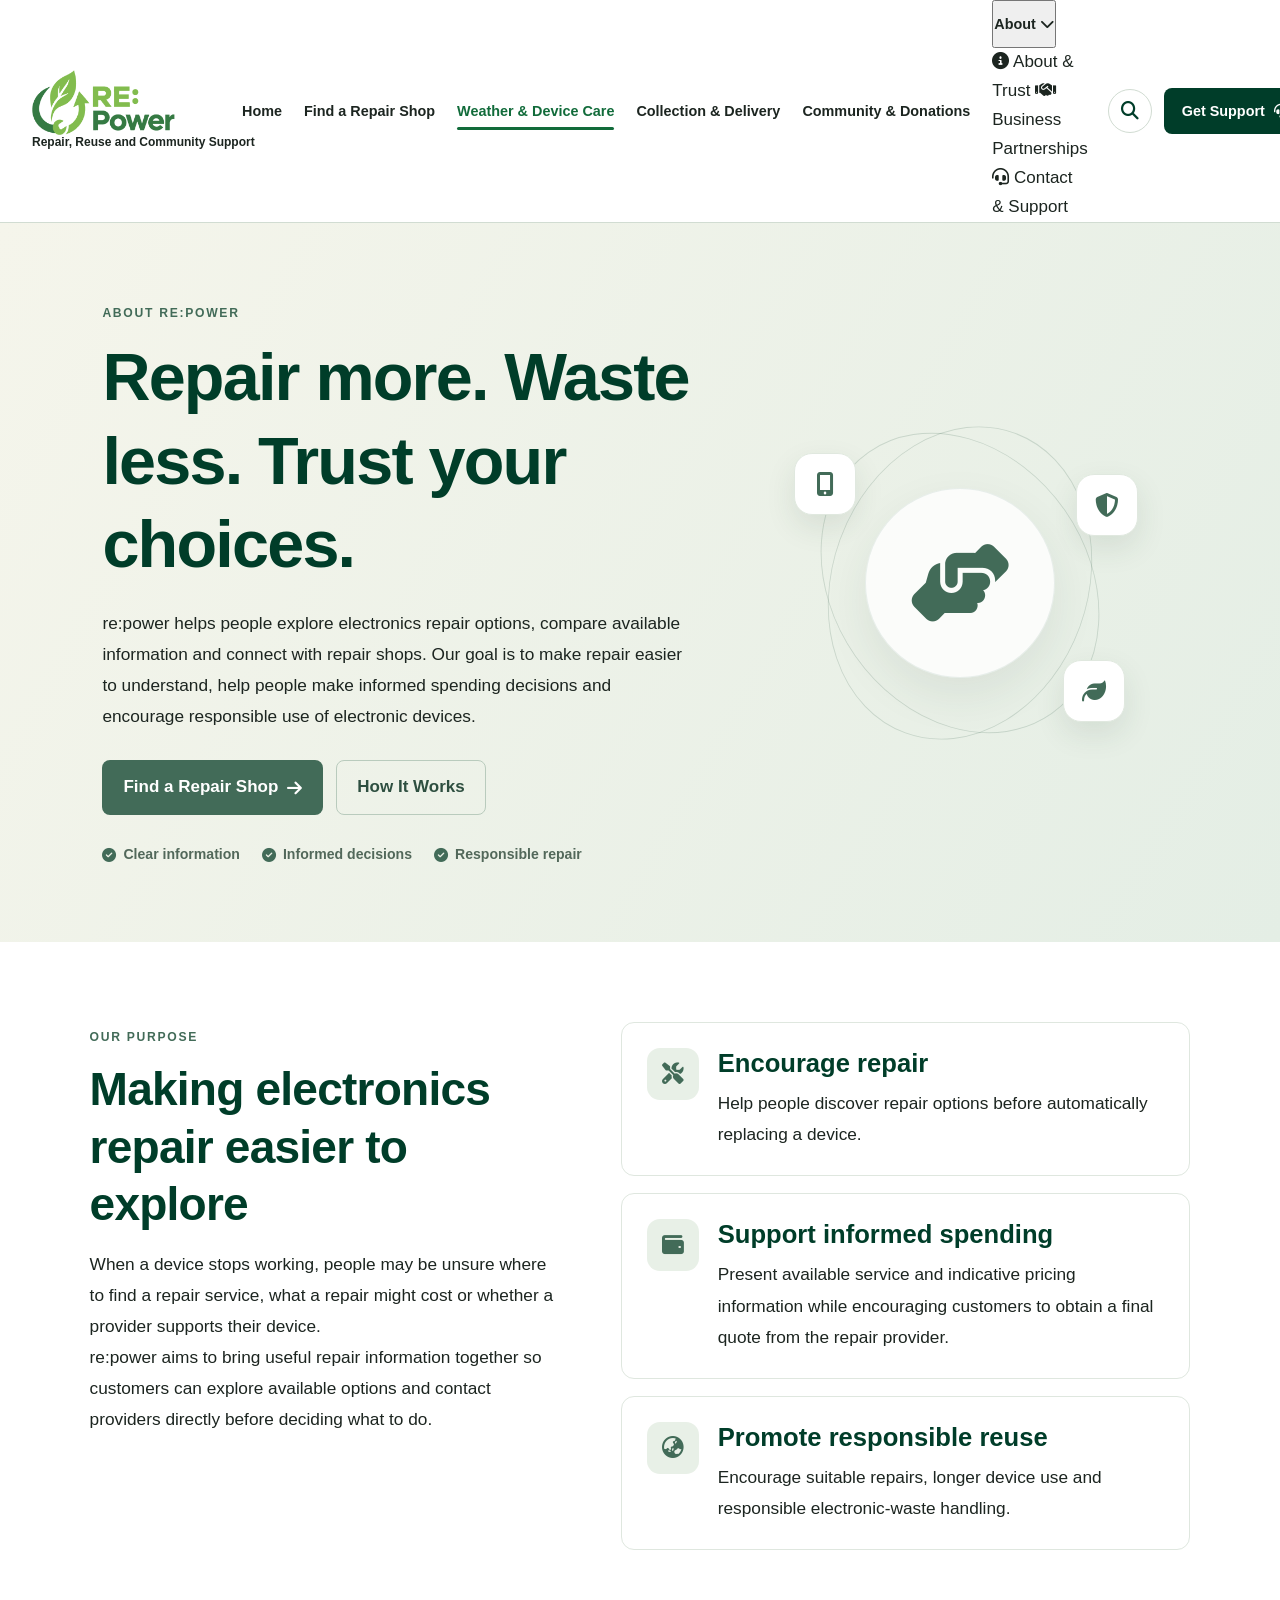
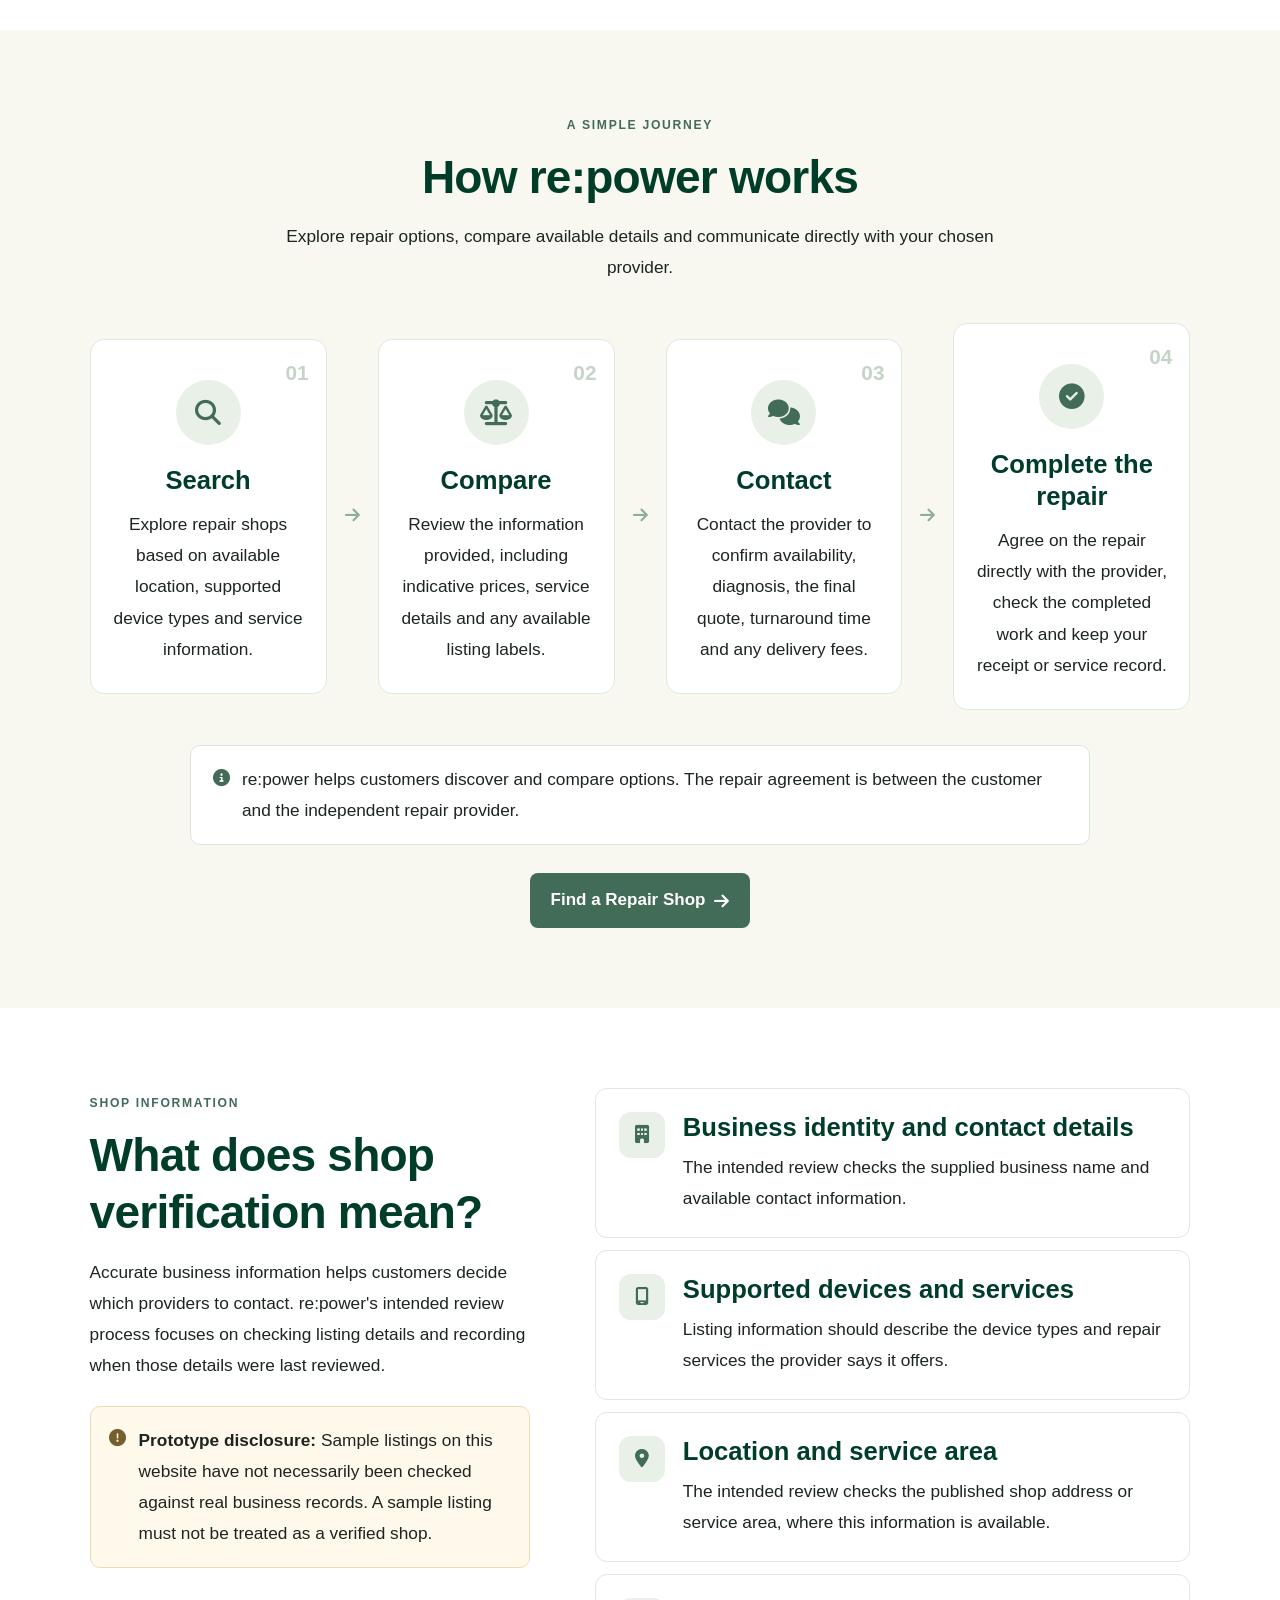
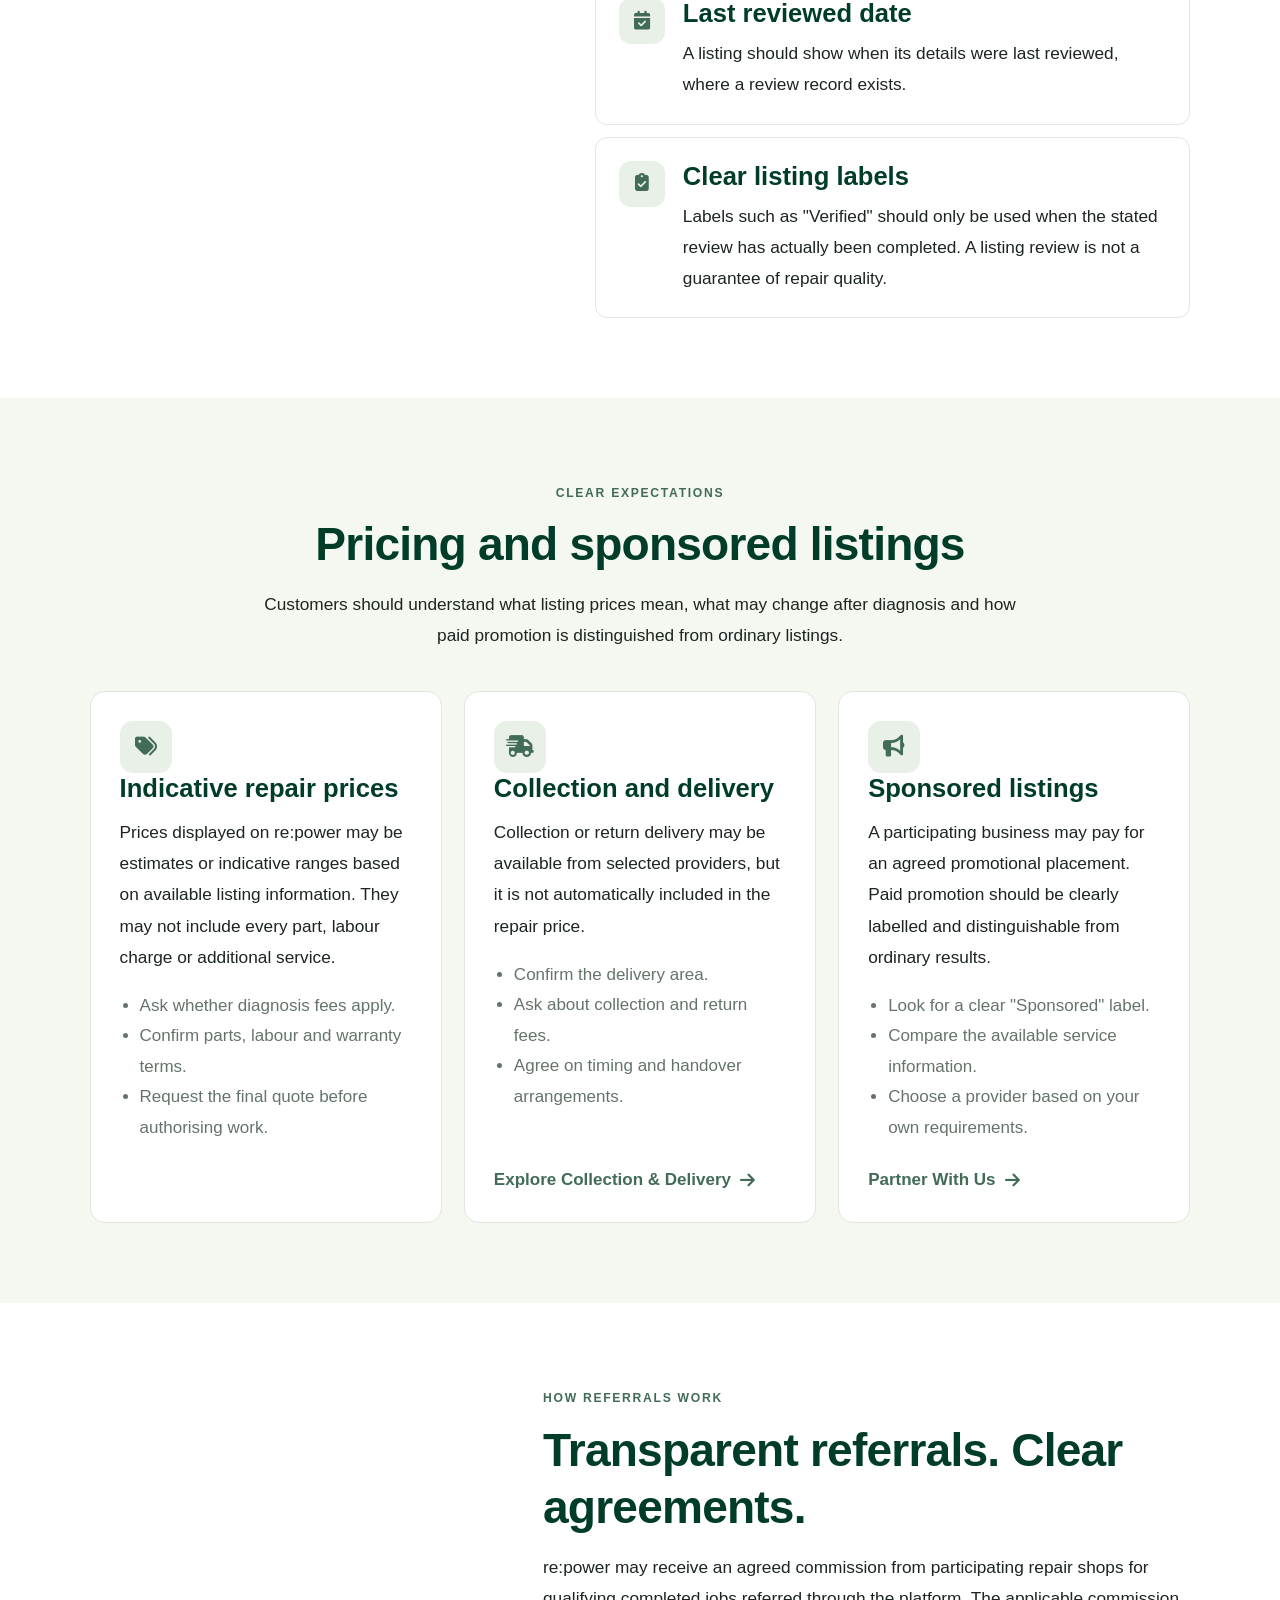
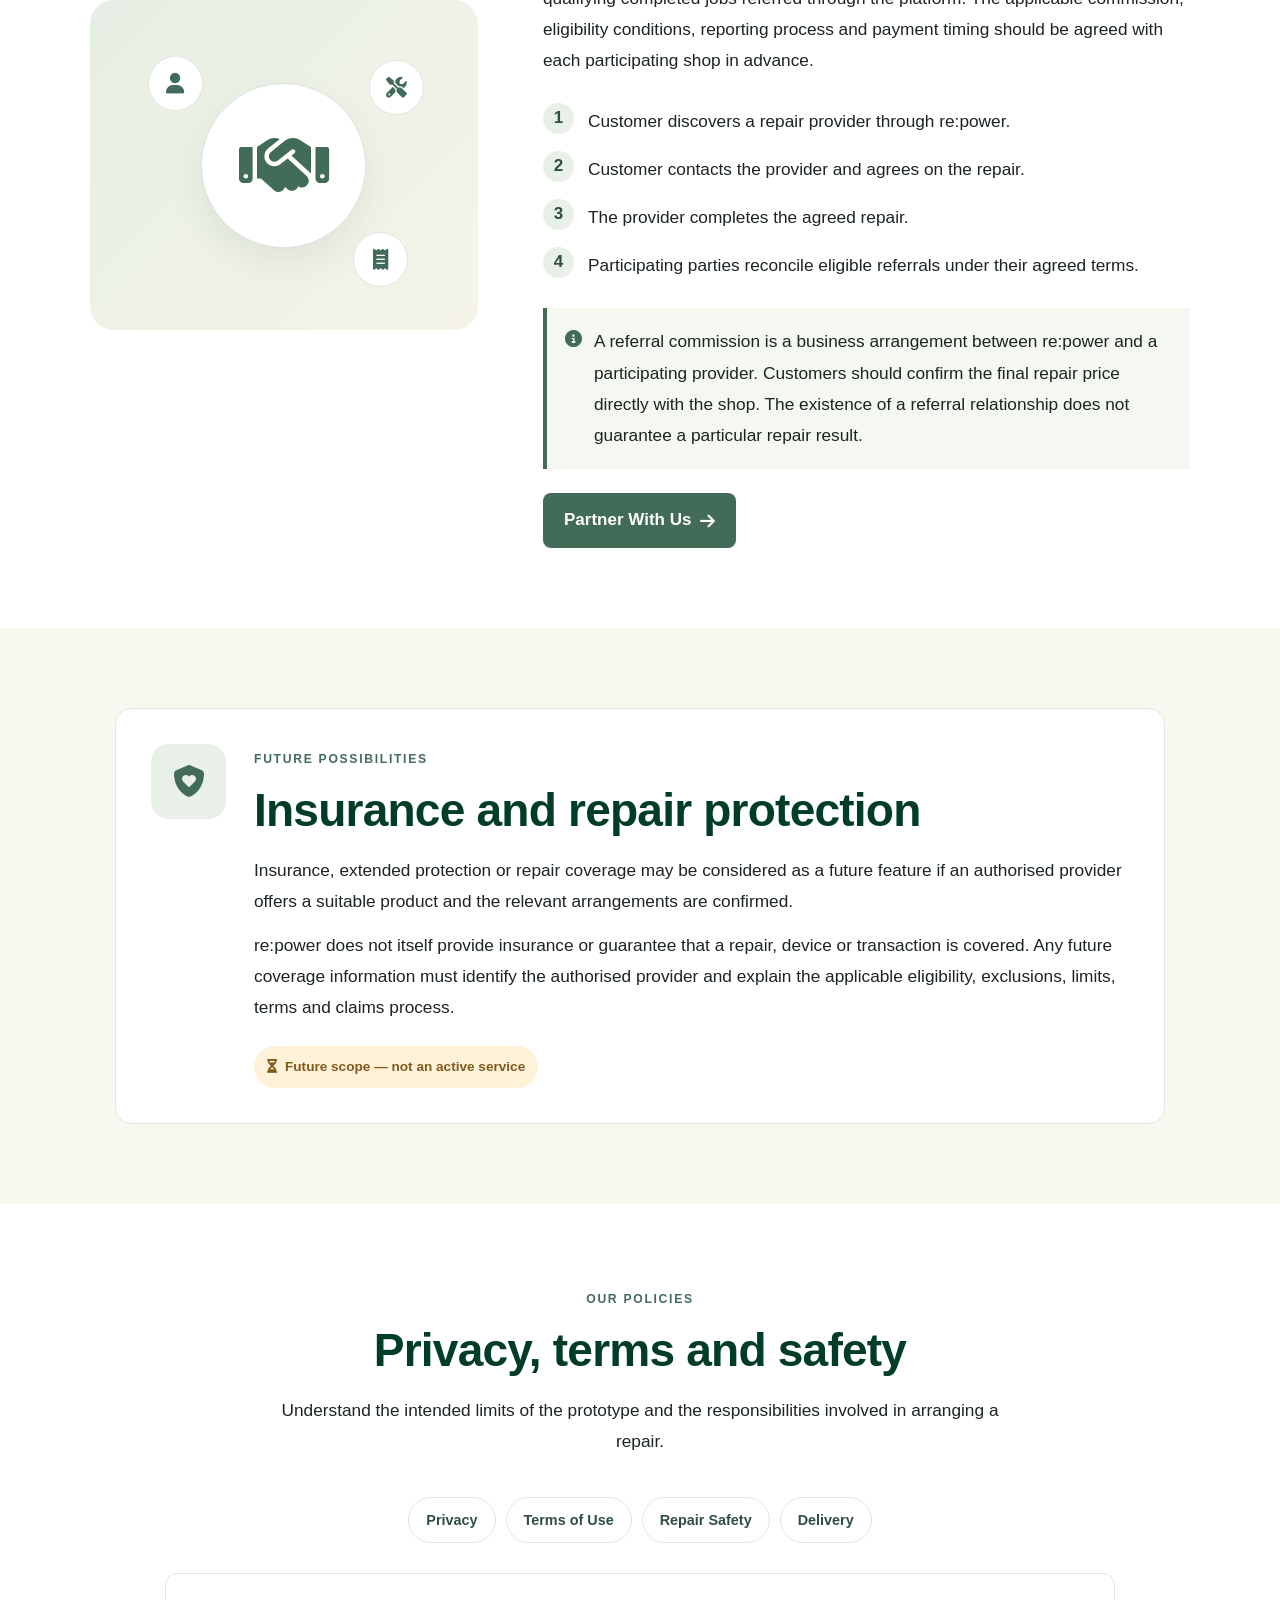
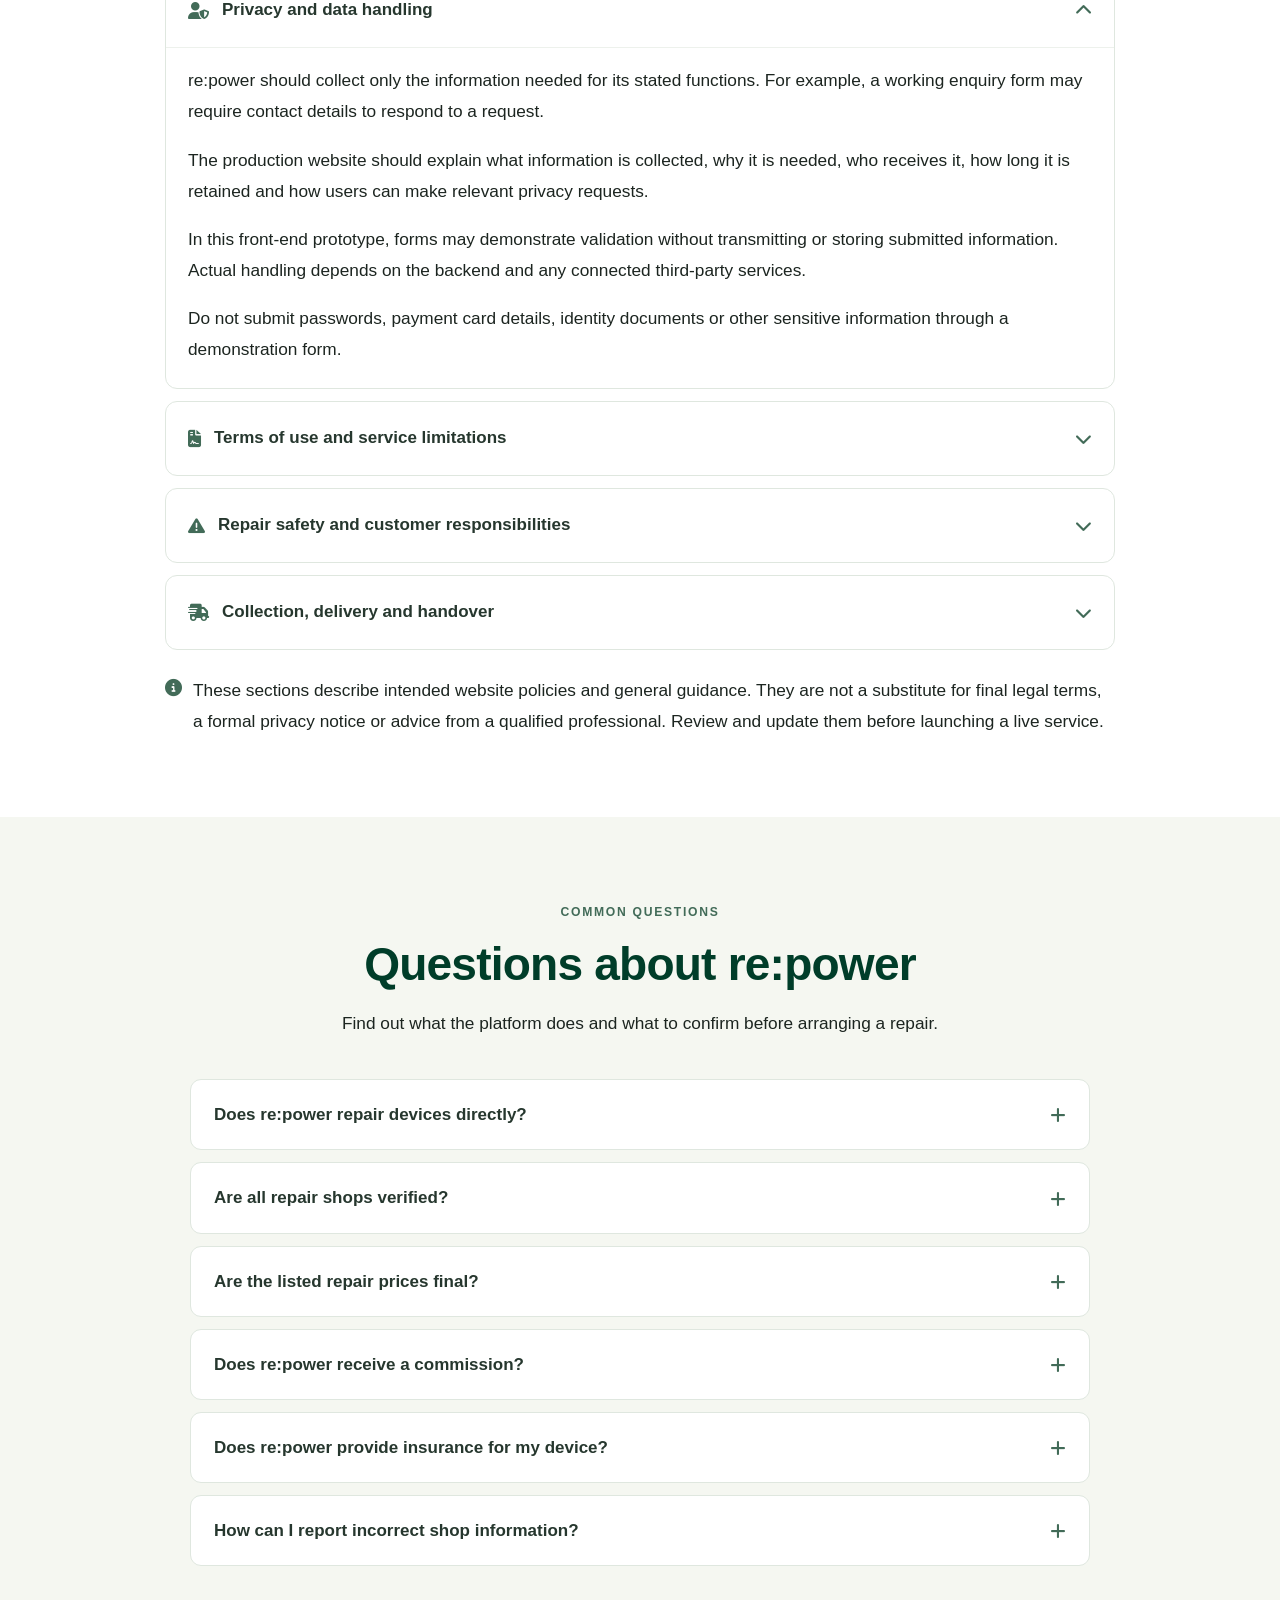
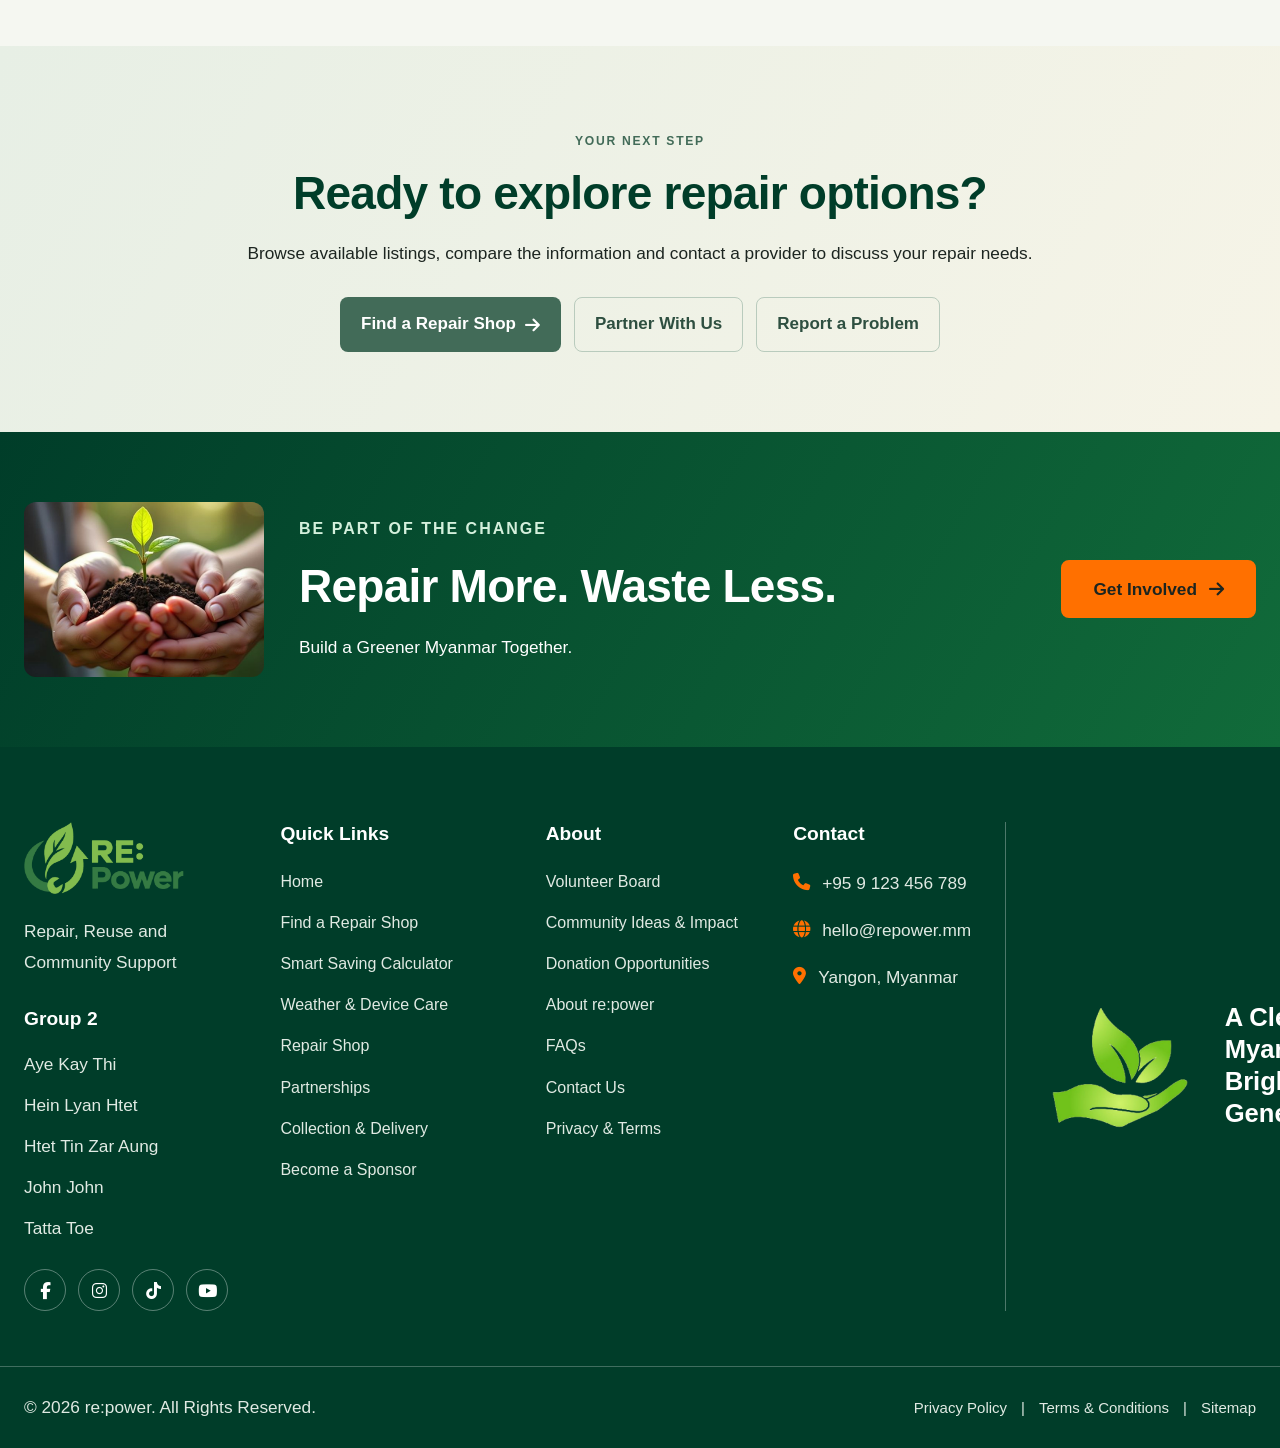
==== about.html @ 2a33a045 "Update about.html" ====
<!DOCTYPE html>
<html lang="en">

<head>
    <meta charset="UTF-8">
    <meta name="viewport" content="width=device-width, initial-scale=1.0">

    <meta name="description"
        content="Partner with re:power to support electronics repair, device collection, delivery services, community campaigns and sustainable electronics reuse in Myanmar.">

    <meta name="theme-color" content="#159A9C">

    <title>About & Trust | re:power</title>

    <link
        rel="stylesheet"
        href="https://cdnjs.cloudflare.com/ajax/libs/font-awesome/6.5.2/css/all.min.css">

    <link rel="stylesheet" href="assets/css/style.css">
    <link rel="stylesheet" href="assets/css/about.css">

</head>

<body>

    

    <header class="header">
        <div class="container navbar">

            <a href="index.html" class="logo-area">
                <img
                    src="assets/images/re-power-logo.png"
                    alt="re:power logo"
                    class="logo-image">

                <span class="logo-tagline">
                    Repair, Reuse and Community Support
                </span>
            </a>

            <button
                type="button"
                class="menu-toggle"
                id="menuToggle"
                aria-label="Toggle navigation"
                aria-controls="navigation"
                aria-expanded="false">

                <span></span>
                <span></span>
                <span></span>

            </button>

            <nav class="navigation" id="navigation">

                <a href="index.html" class="nav-link">Home</a>

                <a href="repair-shops.html" class="nav-link ">
                    Find a Repair Shop
                </a>
                <a href="weather-device-care.html" class="nav-link active">
                            Weather & Device Care
                </a>
                <a href="collection-delivery.html" class="nav-link">
                    Collection & Delivery
                </a>
                <a href="community.html" class="nav-link">
                            Community & Donations
                        </a>


                <!-- ABOUT DROPDOWN -->
                <div class="nav-dropdown">
                    

                    <button
                        type="button"
                        class="nav-link nav-dropdown-toggle"
                        aria-expanded="false"
                        aria-haspopup="true">

                        About
                        <i class="fas fa-chevron-down"></i>

                    </button>

                    <div class="nav-dropdown-menu">

                        

                        <a href="about.html">
                            <i class="fas fa-circle-info"></i>
                            About & Trust
                        </a>

                        <a href="partnerships.html">
                            <i class="fas fa-handshake"></i>
                            Business Partnerships
                        </a>

                        <a href="contact.html">
                            <i class="fas fa-headset"></i>
                            Contact & Support
                        </a>

                    </div>

                </div>

            </nav>

            <div class="header-actions">

                <div class="header-search-wrapper">

                    <button
                        type="button"
                        class="header-search"
                        id="headerSearchToggle"
                        aria-label="Open search"
                        aria-expanded="false">

                        <i class="fas fa-search"></i>

                    </button>

                    <div class="header-search-panel" id="headerSearchPanel">

                        <div class="header-search-input-wrapper">

                            <i class="fas fa-search"></i>

                            <input
                                type="search"
                                id="headerSearchInput"
                                placeholder="Search pages, services..."
                                autocomplete="off"
                                aria-label="Search website">

                            <button
                                type="button"
                                id="headerSearchClose"
                                aria-label="Close search">

                                <i class="fas fa-times"></i>

                            </button>

                        </div>

                        <div
                            class="header-search-suggestions"
                            id="headerSearchSuggestions">

                            <p class="search-suggestion-heading">
                                QUICK LINKS
                            </p>

                            <div id="headerSearchResults"></div>

                        </div>

                    </div>

                </div>

                <a href="contact.html" class="btn btn-support">
                    <span>Get Support</span>
                    <i class="fas fa-headset" aria-hidden="true"></i>
                </a>

            </div>

        </div>
    </header>
        <main class="about-trust-page">

            <!-- HERO -->
            <section class="trust-hero">
                <div class="trust-hero-content">
                    <span class="section-eyebrow">ABOUT RE:POWER</span>

                    <h1>Repair more. Waste less. Trust your choices.</h1>

                    <p>
                        re:power helps people explore electronics repair options,
                        compare available information and connect with repair shops.
                        Our goal is to make repair easier to understand, help people
                        make informed spending decisions and encourage responsible
                        use of electronic devices.
                    </p>

                    <div class="trust-hero-actions">
                        <a href="repair-shops.html" class="trust-btn trust-btn-primary">
                            Find a Repair Shop
                            <i class="fa-solid fa-arrow-right"></i>
                        </a>

                        <a href="#how-it-works" class="trust-btn trust-btn-outline">
                            How It Works
                        </a>
                    </div>

                    <div class="trust-hero-points">
                        <span>
                            <i class="fa-solid fa-check-circle"></i>
                            Clear information
                        </span>

                        <span>
                            <i class="fa-solid fa-check-circle"></i>
                            Informed decisions
                        </span>

                        <span>
                            <i class="fa-solid fa-check-circle"></i>
                            Responsible repair
                        </span>
                    </div>
                </div>

                <div class="trust-hero-visual" aria-hidden="true">
                    <div class="trust-orbit trust-orbit-one"></div>
                    <div class="trust-orbit trust-orbit-two"></div>

                    <div class="trust-hero-icon">
                        <i class="fa-solid fa-handshake-angle"></i>
                    </div>

                    <div class="trust-floating-icon trust-floating-phone">
                        <i class="fa-solid fa-mobile-screen-button"></i>
                    </div>

                    <div class="trust-floating-icon trust-floating-shield">
                        <i class="fa-solid fa-shield-halved"></i>
                    </div>

                    <div class="trust-floating-icon trust-floating-leaf">
                        <i class="fa-solid fa-leaf"></i>
                    </div>
                </div>
            </section>


            <!-- ABOUT -->
            <section class="trust-about section-padding" id="about-repower">
                <div class="trust-about-grid">

                    <div class="trust-about-heading">
                        <span class="section-eyebrow">OUR PURPOSE</span>

                        <h2>Making electronics repair easier to explore</h2>

                        <p>
                            When a device stops working, people may be unsure where
                            to find a repair service, what a repair might cost or
                            whether a provider supports their device.
                        </p>

                        <p>
                            re:power aims to bring useful repair information together
                            so customers can explore available options and contact
                            providers directly before deciding what to do.
                        </p>
                    </div>

                    <div class="trust-mission-cards">

                        <article class="trust-mission-card">
                            <div class="trust-card-icon">
                                <i class="fa-solid fa-screwdriver-wrench"></i>
                            </div>

                            <div>
                                <h3>Encourage repair</h3>
                                <p>
                                    Help people discover repair options before
                                    automatically replacing a device.
                                </p>
                            </div>
                        </article>

                        <article class="trust-mission-card">
                            <div class="trust-card-icon">
                                <i class="fa-solid fa-wallet"></i>
                            </div>

                            <div>
                                <h3>Support informed spending</h3>
                                <p>
                                    Present available service and indicative pricing
                                    information while encouraging customers to obtain
                                    a final quote from the repair provider.
                                </p>
                            </div>
                        </article>

                        <article class="trust-mission-card">
                            <div class="trust-card-icon">
                                <i class="fa-solid fa-earth-asia"></i>
                            </div>

                            <div>
                                <h3>Promote responsible reuse</h3>
                                <p>
                                    Encourage suitable repairs, longer device use
                                    and responsible electronic-waste handling.
                                </p>
                            </div>
                        </article>

                    </div>
                </div>
            </section>


            <!-- HOW IT WORKS -->
            <section class="trust-how-it-works section-padding"
                    id="how-it-works">

                <div class="section-heading">
                    <span class="section-eyebrow">A SIMPLE JOURNEY</span>
                    <h2>How re:power works</h2>

                    <p>
                        Explore repair options, compare available details and
                        communicate directly with your chosen provider.
                    </p>
                </div>

                <div class="trust-process-grid">

                    <article class="trust-process-card">
                        <span class="trust-process-number">01</span>

                        <div class="trust-process-icon">
                            <i class="fa-solid fa-magnifying-glass"></i>
                        </div>

                        <h3>Search</h3>

                        <p>
                            Explore repair shops based on available location,
                            supported device types and service information.
                        </p>
                    </article>

                    <div class="trust-process-connector" aria-hidden="true">
                        <i class="fa-solid fa-arrow-right"></i>
                    </div>

                    <article class="trust-process-card">
                        <span class="trust-process-number">02</span>

                        <div class="trust-process-icon">
                            <i class="fa-solid fa-scale-balanced"></i>
                        </div>

                        <h3>Compare</h3>

                        <p>
                            Review the information provided, including indicative
                            prices, service details and any available listing labels.
                        </p>
                    </article>

                    <div class="trust-process-connector" aria-hidden="true">
                        <i class="fa-solid fa-arrow-right"></i>
                    </div>

                    <article class="trust-process-card">
                        <span class="trust-process-number">03</span>

                        <div class="trust-process-icon">
                            <i class="fa-solid fa-comments"></i>
                        </div>

                        <h3>Contact</h3>

                        <p>
                            Contact the provider to confirm availability, diagnosis,
                            the final quote, turnaround time and any delivery fees.
                        </p>
                    </article>

                    <div class="trust-process-connector" aria-hidden="true">
                        <i class="fa-solid fa-arrow-right"></i>
                    </div>

                    <article class="trust-process-card">
                        <span class="trust-process-number">04</span>

                        <div class="trust-process-icon">
                            <i class="fa-solid fa-circle-check"></i>
                        </div>

                        <h3>Complete the repair</h3>

                        <p>
                            Agree on the repair directly with the provider, check
                            the completed work and keep your receipt or service record.
                        </p>
                    </article>

                </div>

                <div class="trust-process-note">
                    <i class="fa-solid fa-circle-info"></i>

                    <p>
                        re:power helps customers discover and compare options.
                        The repair agreement is between the customer and the
                        independent repair provider.
                    </p>
                </div>

                <div class="trust-centered-action">
                    <a href="repair-shops.html" class="trust-btn trust-btn-primary">
                        Find a Repair Shop
                        <i class="fa-solid fa-arrow-right"></i>
                    </a>
                </div>
            </section>


            <!-- SHOP VERIFICATION POLICY -->
            <section class="trust-verification section-padding"
                    id="shop-verification">

                <div class="trust-policy-layout">

                    <div class="trust-policy-intro">
                        <span class="section-eyebrow">SHOP INFORMATION</span>

                        <h2>What does shop verification mean?</h2>

                        <p>
                            Accurate business information helps customers decide
                            which providers to contact. re:power's intended review
                            process focuses on checking listing details and recording
                            when those details were last reviewed.
                        </p>

                        <div class="trust-policy-warning">
                            <i class="fa-solid fa-circle-exclamation"></i>

                            <p>
                                <strong>Prototype disclosure:</strong>
                                Sample listings on this website have not necessarily
                                been checked against real business records.
                                A sample listing must not be treated as a verified shop.
                            </p>
                        </div>
                    </div>

                    <div class="trust-verification-list">

                        <article class="trust-verification-item">
                            <span class="trust-verification-check">
                                <i class="fa-solid fa-building"></i>
                            </span>

                            <div>
                                <h3>Business identity and contact details</h3>
                                <p>
                                    The intended review checks the supplied business
                                    name and available contact information.
                                </p>
                            </div>
                        </article>

                        <article class="trust-verification-item">
                            <span class="trust-verification-check">
                                <i class="fa-solid fa-mobile-screen"></i>
                            </span>

                            <div>
                                <h3>Supported devices and services</h3>
                                <p>
                                    Listing information should describe the device
                                    types and repair services the provider says it offers.
                                </p>
                            </div>
                        </article>

                        <article class="trust-verification-item">
                            <span class="trust-verification-check">
                                <i class="fa-solid fa-location-dot"></i>
                            </span>

                            <div>
                                <h3>Location and service area</h3>
                                <p>
                                    The intended review checks the published shop
                                    address or service area, where this information
                                    is available.
                                </p>
                            </div>
                        </article>

                        <article class="trust-verification-item">
                            <span class="trust-verification-check">
                                <i class="fa-solid fa-calendar-check"></i>
                            </span>

                            <div>
                                <h3>Last reviewed date</h3>
                                <p>
                                    A listing should show when its details were last
                                    reviewed, where a review record exists.
                                </p>
                            </div>
                        </article>

                        <article class="trust-verification-item">
                            <span class="trust-verification-check">
                                <i class="fa-solid fa-clipboard-check"></i>
                            </span>

                            <div>
                                <h3>Clear listing labels</h3>
                                <p>
                                    Labels such as "Verified" should only be used
                                    when the stated review has actually been completed.
                                    A listing review is not a guarantee of repair quality.
                                </p>
                            </div>
                        </article>

                    </div>
                </div>
            </section>


            <!-- PRICING AND SPONSORED LISTINGS -->
            <section class="trust-pricing section-padding" id="pricing-transparency">

                <div class="section-heading">
                    <span class="section-eyebrow">CLEAR EXPECTATIONS</span>
                    <h2>Pricing and sponsored listings</h2>

                    <p>
                        Customers should understand what listing prices mean,
                        what may change after diagnosis and how paid promotion
                        is distinguished from ordinary listings.
                    </p>
                </div>

                <div class="trust-pricing-grid">

                    <article class="trust-pricing-card">
                        <div class="trust-card-icon">
                            <i class="fa-solid fa-tags"></i>
                        </div>

                        <h3>Indicative repair prices</h3>

                        <p>
                            Prices displayed on re:power may be estimates or
                            indicative ranges based on available listing information.
                            They may not include every part, labour charge or
                            additional service.
                        </p>

                        <ul>
                            <li>Ask whether diagnosis fees apply.</li>
                            <li>Confirm parts, labour and warranty terms.</li>
                            <li>Request the final quote before authorising work.</li>
                        </ul>
                    </article>

                    <article class="trust-pricing-card">
                        <div class="trust-card-icon">
                            <i class="fa-solid fa-truck-fast"></i>
                        </div>

                        <h3>Collection and delivery</h3>

                        <p>
                            Collection or return delivery may be available from
                            selected providers, but it is not automatically included
                            in the repair price.
                        </p>

                        <ul>
                            <li>Confirm the delivery area.</li>
                            <li>Ask about collection and return fees.</li>
                            <li>Agree on timing and handover arrangements.</li>
                        </ul>

                        <a href="collection-delivery.html" class="trust-text-link">
                            Explore Collection & Delivery
                            <i class="fa-solid fa-arrow-right"></i>
                        </a>
                    </article>

                    <article class="trust-pricing-card">
                        <div class="trust-card-icon">
                            <i class="fa-solid fa-bullhorn"></i>
                        </div>

                        <h3>Sponsored listings</h3>

                        <p>
                            A participating business may pay for an agreed
                            promotional placement. Paid promotion should be clearly
                            labelled and distinguishable from ordinary results.
                        </p>

                        <ul>
                            <li>Look for a clear "Sponsored" label.</li>
                            <li>Compare the available service information.</li>
                            <li>Choose a provider based on your own requirements.</li>
                        </ul>

                        <a href="partnerships.html" class="trust-text-link">
                            Partner With Us
                            <i class="fa-solid fa-arrow-right"></i>
                        </a>
                    </article>

                </div>
            </section>


            <!-- REFERRAL TRANSPARENCY -->
            <section class="trust-referral section-padding"
                    id="referral-transparency">

                <div class="trust-referral-layout">

                    <div class="trust-referral-visual" aria-hidden="true">
                        <div class="trust-referral-circle">
                            <i class="fa-solid fa-handshake"></i>
                        </div>

                        <span class="trust-referral-small trust-referral-small-one">
                            <i class="fa-solid fa-user"></i>
                        </span>

                        <span class="trust-referral-small trust-referral-small-two">
                            <i class="fa-solid fa-screwdriver-wrench"></i>
                        </span>

                        <span class="trust-referral-small trust-referral-small-three">
                            <i class="fa-solid fa-receipt"></i>
                        </span>
                    </div>

                    <div class="trust-referral-content">
                        <span class="section-eyebrow">HOW REFERRALS WORK</span>

                        <h2>Transparent referrals. Clear agreements.</h2>

                        <p>
                            re:power may receive an agreed commission from participating
                            repair shops for qualifying completed jobs referred through
                            the platform. The applicable commission, eligibility
                            conditions, reporting process and payment timing should
                            be agreed with each participating shop in advance.
                        </p>

                        <div class="trust-referral-steps">

                            <div>
                                <span>1</span>
                                <p>Customer discovers a repair provider through re:power.</p>
                            </div>

                            <div>
                                <span>2</span>
                                <p>Customer contacts the provider and agrees on the repair.</p>
                            </div>

                            <div>
                                <span>3</span>
                                <p>The provider completes the agreed repair.</p>
                            </div>

                            <div>
                                <span>4</span>
                                <p>
                                    Participating parties reconcile eligible referrals
                                    under their agreed terms.
                                </p>
                            </div>

                        </div>

                        <div class="trust-commission-notice">
                            <i class="fa-solid fa-circle-info"></i>

                            <p>
                                A referral commission is a business arrangement between
                                re:power and a participating provider. Customers should
                                confirm the final repair price directly with the shop.
                                The existence of a referral relationship does not
                                guarantee a particular repair result.
                            </p>
                        </div>

                        <a href="partnerships.html" class="trust-btn trust-btn-primary">
                            Partner With Us
                            <i class="fa-solid fa-arrow-right"></i>
                        </a>
                    </div>

                </div>
            </section>


            <!-- INSURANCE AND PROTECTION: FUTURE SCOPE -->
            <section class="trust-protection section-padding"
                    id="insurance-protection">

                <div class="trust-protection-card">

                    <div class="trust-protection-icon">
                        <i class="fa-solid fa-shield-heart"></i>
                    </div>

                    <div class="trust-protection-content">
                        <span class="section-eyebrow">FUTURE POSSIBILITIES</span>

                        <h2>Insurance and repair protection</h2>

                        <p>
                            Insurance, extended protection or repair coverage may be
                            considered as a future feature if an authorised provider
                            offers a suitable product and the relevant arrangements
                            are confirmed.
                        </p>

                        <p>
                            re:power does not itself provide insurance or guarantee
                            that a repair, device or transaction is covered.
                            Any future coverage information must identify the
                            authorised provider and explain the applicable eligibility,
                            exclusions, limits, terms and claims process.
                        </p>

                        <span class="trust-future-badge">
                            <i class="fa-solid fa-hourglass-half"></i>
                            Future scope — not an active service
                        </span>
                    </div>

                </div>
            </section>


            <!-- PRIVACY, TERMS AND SAFETY -->
            <section class="trust-policies section-padding" id="privacy-terms">

                <div class="section-heading">
                    <span class="section-eyebrow">OUR POLICIES</span>
                    <h2>Privacy, terms and safety</h2>

                    <p>
                        Understand the intended limits of the prototype and
                        the responsibilities involved in arranging a repair.
                    </p>
                </div>

                <nav class="trust-policy-nav" aria-label="Policy sections">
                    <a href="#privacy-policy">Privacy</a>
                    <a href="#terms-of-use">Terms of Use</a>
                    <a href="#repair-safety">Repair Safety</a>
                    <a href="#delivery-policy">Delivery</a>
                </nav>

                <div class="trust-policy-accordion">

                    <!-- PRIVACY -->
                    <details class="trust-policy-accordion-item"
                            id="privacy-policy" open>
                        <summary>
                            <span>
                                <i class="fa-solid fa-user-shield"></i>
                                Privacy and data handling
                            </span>

                            <i class="fa-solid fa-chevron-down accordion-chevron"></i>
                        </summary>

                        <div class="trust-accordion-content">
                            <p>
                                re:power should collect only the information needed
                                for its stated functions. For example, a working
                                enquiry form may require contact details to respond
                                to a request.
                            </p>

                            <p>
                                The production website should explain what information
                                is collected, why it is needed, who receives it, how
                                long it is retained and how users can make relevant
                                privacy requests.
                            </p>

                            <p>
                                In this front-end prototype, forms may demonstrate
                                validation without transmitting or storing submitted
                                information. Actual handling depends on the backend
                                and any connected third-party services.
                            </p>

                            <p>
                                Do not submit passwords, payment card details,
                                identity documents or other sensitive information
                                through a demonstration form.
                            </p>
                        </div>
                    </details>


                    <!-- TERMS -->
                    <details class="trust-policy-accordion-item"
                            id="terms-of-use">
                        <summary>
                            <span>
                                <i class="fa-solid fa-file-contract"></i>
                                Terms of use and service limitations
                            </span>

                            <i class="fa-solid fa-chevron-down accordion-chevron"></i>
                        </summary>

                        <div class="trust-accordion-content">
                            <p>
                                re:power is intended to help users discover repair
                                services and review available provider information.
                                Listings, prices, service descriptions and availability
                                may change and should be confirmed directly with the
                                relevant business.
                            </p>

                            <p>
                                Repair shops are independent providers. Customers
                                should review the proposed work, final price, parts,
                                turnaround time, warranty and payment terms before
                                authorising a repair.
                            </p>

                            <p>
                                This prototype does not establish a binding repair
                                contract, guarantee provider availability or promise
                                a specific repair outcome. Production terms should
                                be reviewed and adapted to applicable law before launch.
                            </p>
                        </div>
                    </details>


                    <!-- SAFETY -->
                    <details class="trust-policy-accordion-item"
                            id="repair-safety">
                        <summary>
                            <span>
                                <i class="fa-solid fa-triangle-exclamation"></i>
                                Repair safety and customer responsibilities
                            </span>

                            <i class="fa-solid fa-chevron-down accordion-chevron"></i>
                        </summary>

                        <div class="trust-accordion-content">
                            <p>
                                Follow the manufacturer's safety instructions and
                                seek a suitably qualified technician when a repair
                                requires specialist tools or electrical expertise.
                            </p>

                            <p>
                                Do not open mains-powered appliances, handle exposed
                                wiring, or attempt repairs involving damaged batteries
                                unless you are appropriately trained and equipped.
                                Stop using equipment that shows signs of overheating,
                                smoke, swelling or electrical damage.
                            </p>

                            <p>
                                Before handing over a device, back up important files
                                where possible, sign out of personal accounts and
                                discuss data protection with the repair provider.
                                Keep a record of the device's condition and the
                                agreed repair.
                            </p>

                            <p>
                                Customers should confirm any warranty or data-loss
                                implications directly with the manufacturer or
                                repair provider.
                            </p>
                        </div>
                    </details>


                    <!-- DELIVERY -->
                    <details class="trust-policy-accordion-item"
                            id="delivery-policy">
                        <summary>
                            <span>
                                <i class="fa-solid fa-truck-fast"></i>
                                Collection, delivery and handover
                            </span>

                            <i class="fa-solid fa-chevron-down accordion-chevron"></i>
                        </summary>

                        <div class="trust-accordion-content">
                            <p>
                                Collection and return delivery may be offered by
                                selected providers. Availability, service areas,
                                charges and timing depend on the provider and
                                the agreed arrangement.
                            </p>

                            <p>
                                Before arranging collection, confirm the collection
                                address, contact details, delivery fee, expected
                                turnaround, handover procedure and responsibility
                                for the device during transit.
                            </p>

                            <p>
                                Record the device's condition and retain any collection
                                receipt or tracking reference supplied by the provider.
                                Do not assume that transit damage, loss or repair
                                failure is insured.
                            </p>

                            <a href="collection-delivery.html" class="trust-text-link">
                                View Collection & Delivery
                                <i class="fa-solid fa-arrow-right"></i>
                            </a>
                        </div>
                    </details>

                </div>

                <p class="trust-policy-disclaimer">
                    <i class="fa-solid fa-circle-info"></i>
                    These sections describe intended website policies and general
                    guidance. They are not a substitute for final legal terms,
                    a formal privacy notice or advice from a qualified professional.
                    Review and update them before launching a live service.
                </p>
            </section>


            <!-- FAQ -->
            <section class="trust-faq section-padding" id="trust-faq">

                <div class="section-heading">
                    <span class="section-eyebrow">COMMON QUESTIONS</span>
                    <h2>Questions about re:power</h2>

                    <p>
                        Find out what the platform does and what to confirm
                        before arranging a repair.
                    </p>
                </div>

                <div class="trust-faq-list">

                    <details class="trust-faq-item">
                        <summary>
                            Does re:power repair devices directly?
                            <i class="fa-solid fa-plus"></i>
                        </summary>

                        <div>
                            <p>
                                re:power is designed to help users find and compare
                                independent repair providers. The selected provider
                                carries out the repair under the agreement made
                                directly with the customer.
                            </p>
                        </div>
                    </details>

                    <details class="trust-faq-item">
                        <summary>
                            Are all repair shops verified?
                            <i class="fa-solid fa-plus"></i>
                        </summary>

                        <div>
                            <p>
                                Not necessarily. The prototype may contain sample
                                listings that have not been verified. A live website
                                should explain the checks completed for each listing
                                and display verification labels only when supported
                                by an actual review record.
                            </p>
                        </div>
                    </details>

                    <details class="trust-faq-item">
                        <summary>
                            Are the listed repair prices final?
                            <i class="fa-solid fa-plus"></i>
                        </summary>

                        <div>
                            <p>
                                No. Displayed prices may be indicative. The provider
                                should confirm the diagnosis, parts, labour,
                                additional fees and final quote before you authorise
                                the repair.
                            </p>
                        </div>
                    </details>

                    <details class="trust-faq-item">
                        <summary>
                            Does re:power receive a commission?
                            <i class="fa-solid fa-plus"></i>
                        </summary>

                        <div>
                            <p>
                                re:power may receive an agreed commission from
                                participating providers for qualifying completed
                                referrals. The specific terms depend on the
                                agreement with each provider.
                            </p>
                        </div>
                    </details>

                    <details class="trust-faq-item">
                        <summary>
                            Does re:power provide insurance for my device?
                            <i class="fa-solid fa-plus"></i>
                        </summary>

                        <div>
                            <p>
                                No insurance or repair protection is represented
                                as an active re:power service here. Any future
                                coverage offering would need to be provided by
                                an authorised provider under its own terms.
                            </p>
                        </div>
                    </details>

                    <details class="trust-faq-item">
                        <summary>
                            How can I report incorrect shop information?
                            <i class="fa-solid fa-plus"></i>
                        </summary>

                        <div>
                            <p>
                                Contact the support team and include the listing
                                name, the issue you noticed and any relevant public
                                evidence. Do not include passwords or payment details.
                            </p>

                            <a href="contact.html" class="trust-text-link">
                                Report a Problem
                                <i class="fa-solid fa-arrow-right"></i>
                            </a>
                        </div>
                    </details>

                </div>
            </section>


            <!-- FINAL CTA -->
            <section class="trust-final-cta section-padding">
                <div class="trust-final-cta-content">
                    <span class="section-eyebrow">YOUR NEXT STEP</span>

                    <h2>Ready to explore repair options?</h2>

                    <p>
                        Browse available listings, compare the information and
                        contact a provider to discuss your repair needs.
                    </p>

                    <div class="trust-hero-actions">
                        <a href="repair-shops.html" class="trust-btn trust-btn-primary">
                            Find a Repair Shop
                            <i class="fa-solid fa-arrow-right"></i>
                        </a>

                        <a href="partnerships.html" class="trust-btn trust-btn-outline">
                            Partner With Us
                        </a>

                        <a href="contact.html" class="trust-btn trust-btn-outline">
                            Report a Problem
                        </a>
                    </div>
                </div>
            </section>
            <section class="repair-cta">
                            <div class="container repair-cta-content">
                                <div class="repair-cta-image">
                                    <img src="assets/images/community-volunteer.jpg"
                                        alt="Volunteers working together to repair electronic devices">
                                </div>

                                <div class="repair-cta-text">
                                    <span class="eyebrow">Be Part of the Change</span>
                                    <h2>Repair More. Waste Less.</h2>
                                    <p>Build a Greener Myanmar Together.</p>
                                </div>

                                <div class="repair-cta-action">
                                    <a href="community.html" class="btn btn-orange">
                                        Get Involved
                                        <i class="fas fa-arrow-right"></i>
                                    </a>
                                </div>
                            </div>
                        </section>

        </main>
<footer class="footer">

        <div class="container footer-main">

            <!-- FOOTER BRAND -->

            <div class="footer-brand">

                <a href="index.html" class="footer-logo">

                    <img
                        src="assets/images/re-power-logo.png"
                        alt="re:power logo"
                        loading="lazy">

                </a>

                <p class="footer-tagline">
                    Repair, Reuse and Community Support
                </p>


                <div class="footer-group">

                    <h4>Group 2</h4>

                    <p>Aye Kay Thi</p>
                    <p>Hein Lyan Htet</p>
                    <p>Htet Tin Zar Aung</p>
                    <p>John John</p>
                    <p>Tatta Toe</p>

                </div>


                <div class="footer-social">

                    <div class="social-links">

                        <a href="#" aria-label="Facebook">
                            <i class="fab fa-facebook-f" aria-hidden="true"></i>
                        </a>

                        <a href="#" aria-label="Instagram">
                            <i class="fab fa-instagram" aria-hidden="true"></i>
                        </a>

                        <a href="#" aria-label="TikTok">
                            <i class="fab fa-tiktok" aria-hidden="true"></i>
                        </a>

                        <a href="#" aria-label="YouTube">
                            <i class="fab fa-youtube" aria-hidden="true"></i>
                        </a>

                    </div>

                </div>

            </div>


            <!-- QUICK LINKS -->

            <div class="footer-column">

                <h4>Quick Links</h4>

                <a href="index.html">Home</a>

                <a href="repair-shops.html">
                    Find a Repair Shop
                </a>

                <a href="index.html#calculator">
                    Smart Saving Calculator
                </a>

                <a href="weather-device-care.html">
                    Weather &amp; Device Care
                </a>

                <a href="repair-shops.html">
                    Repair Shop
                </a>

                <a href="partnerships.html">
                    Partnerships
                </a>

                <a href="collection-delivery.html">
                    Collection &amp; Delivery
                </a>

                <a href="partnerships.html#sponsorship">
                    Become a Sponsor
                </a>

            </div>


            <!-- ABOUT LINKS -->

            <div class="footer-column">

                <h4>About</h4>

                <a href="community.html#volunteer-board">
                    Volunteer Board
                </a>

                <a href="community.html#community-ideas">
                    Community Ideas &amp; Impact
                </a>

                <a href="community.html#donations">
                    Donation Opportunities
                </a>

                <a href="about.html">
                    About re:power
                </a>

                <a href="contact.html#faqs">
                    FAQs
                </a>

                <a href="contact.html">
                    Contact Us
                </a>

                <a href="about.html#privacy">
                    Privacy &amp; Terms
                </a>

            </div>


            <!-- CONTACT DETAILS -->

            <div class="footer-column footer-contact">

                <h4>Contact</h4>

                <p>
                    <i class="fas fa-phone" aria-hidden="true"></i>
                    +95 9 123 456 789
                </p>

                <p>
                    <i class="fas fa-globe" aria-hidden="true"></i>
                    hello@repower.mm
                </p>

                <p>
                    <i class="fas fa-map-marker-alt" aria-hidden="true"></i>
                    Yangon, Myanmar
                </p>

            </div>


            <!-- FOOTER CAMPAIGN -->

            <div class="footer-campaign">

                <img
                    src="assets/images/cleaner-myanmar.jpg"
                    alt="A cleaner and greener Myanmar"
                    loading="lazy">

                <h3>
                    A Cleaner Myanmar for Brighter Generations.
                </h3>

            </div>

        </div>


        <!-- FOOTER BOTTOM -->

        <div class="footer-bottom">

            <div class="container footer-bottom-content">

                <p>
                    &copy; 2026 re:power. All Rights Reserved.
                </p>

                <div class="footer-legal">

                    <a href="about.html#privacy">
                        Privacy Policy
                    </a>

                    <span aria-hidden="true">|</span>

                    <a href="about.html#terms">
                        Terms &amp; Conditions
                    </a>

                    <span aria-hidden="true">|</span>

                    <a href="assets/images/sitemap.jpg">
                        Sitemap
                    </a>

                </div>

            </div>

        </div>

    </footer>


    

    <script src="assets/js/main.js"></script>

</body>
</html>
---- assets/css/style.css ----
:root {
    --forest: #003D29;
    --forest-dark: #002F20;
    --orange: #FF7000;
    --orange-dark: #E76500;
    --leaf: #116B3A;
    --sage: #F2F6ED;
    --white: #FFFFFF;
    --charcoal: #1C2520;
    --muted: #46534B;
    --border: #D1DCD2;
    --light-bg: #F8FAF6;
    --footer-text: #E0EAE3;
    --shadow: 0 12px 35px rgba(0, 61, 41, 0.12);
    --shadow-hover: 0 18px 40px rgba(0, 61, 41, 0.16);
    --radius: 16px;
    --transition: 0.25s ease;
}

* {
    margin: 0;
    padding: 0;
    box-sizing: border-box;
}

html {
    scroll-behavior: smooth;
    scroll-padding-top: 110px;
}

body {
    min-width: 320px;
    font-family: Arial, Helvetica, sans-serif;
    color: var(--charcoal);
    background: var(--white);
    font-size: 17px;
    line-height: 1.7;
    -webkit-font-smoothing: antialiased;
}

a {
    color: inherit;
    text-decoration: none;
}

button,
input,
select,
textarea {
    font: inherit;
    -webkit-tap-highlight-color: transparent;
}

button,
select {
    cursor: pointer;
}

img {
    display: block;
    max-width: 100%;
}

ul,
ol {
    padding-left: 24px;
}

button:focus-visible,
a:focus-visible,
input:focus-visible,
select:focus-visible,
textarea:focus-visible {
    outline: 3px solid var(--orange);
    outline-offset: 4px;
}

.container {
    width: min(1620px, calc(100% - 48px));
    margin: 0 auto;
}

.section {
    padding: 100px 0;
}

.section-sm {
    padding: 70px 0;
}
h1,
h2,
h3,
h4,
h5,
h6 {
    color: var(--forest) !important;
    line-height: 1.25 !important;
    font-weight: 700 !important;
}

h1 {
    font-size: clamp(2.8rem, 5.2vw, 5rem) !important;
    font-weight: 800 !important;
    letter-spacing: -1.8px !important;
}

h2 {
    font-size: clamp(2.2rem, 3.6vw, 3.4rem) !important;
    font-weight: 800 !important;
    letter-spacing: -0.8px !important;
}

h3 {
    font-size: clamp(1.3rem, 2vw, 1.6rem) !important;
    font-weight: 700 !important;
}

h4 {
    font-size: 1.2rem !important;
    font-weight: 700 !important;
}

p {
    color: var(--charcoal) !important;
    font-size: 1.08rem !important;
    line-height: 1.8 !important;
}

small {
    font-size: 0.9rem;
}

::selection {
    color: var(--white);
    background: var(--forest);
}

.btn {
    display: inline-flex;
    align-items: center;
    justify-content: center;
    gap: 12px;
    min-height: 54px;
    padding: 14px 26px;
    border: 2px solid transparent;
    border-radius: 8px;
    font-size: 1rem;
    font-weight: 700;
    line-height: 1.3;
    text-align: center;
    transition: transform var(--transition), background var(--transition), color var(--transition), border-color var(--transition);
}

.btn:hover {
    transform: translateY(-2px);
}

.btn-primary {
    background: var(--forest);
    color: var(--white);
}

.btn-primary:hover {
    background: var(--leaf);
    color: var(--white);
}

.btn-orange {
    background: var(--orange);
    color: var(--charcoal);
}

.btn-orange:hover {
    background: var(--orange-dark);
    color: var(--white);
}

.text-link,
.card-link {
    display: inline-flex;
    align-items: center;
    gap: 9px;
    color: var(--forest);
    font-size: 1rem;
    font-weight: 700;
    transition: color var(--transition);
}

.text-link:hover,
.card-link:hover {
    color: var(--orange);
}

.eyebrow {
    display: inline-block;
    margin-bottom: 16px;
    color: var(--leaf);
    font-size: 0.9rem;
    font-weight: 800;
    letter-spacing: 2px;
    text-transform: uppercase;
}

.header {
    position: sticky;
    top: 0;
    z-index: 1000;
    background: var(--white);
    border-bottom: 1px solid var(--border);
}

.navbar {
    min-height: 90px;
    display: flex;
    align-items: center;
    justify-content: space-between;
    gap: 20px;
    padding: 0 8px;
}

.logo-area {
    display: flex;
    flex-direction: column;
    align-items: flex-start;
    flex-shrink: 0;
    width: 190px;
}

.logo-image {
    width: 190px;
    height: 65px;
    object-fit: contain;
    object-position: left center;
}

.logo-tagline {
    margin-top: -3px;
    color: var(--charcoal);
    font-size: 0.75rem;
    font-weight: 600;
    white-space: nowrap;
}

.navigation {
    display: flex;
    align-items: center;
    gap: 22px;
}

.nav-link {
    position: relative;
    padding: 10px 0;
    color: var(--charcoal);
    font-size: 0.9rem;
    font-weight: 700;
    white-space: nowrap;
    transition: color var(--transition);
}

.nav-link:hover,
.nav-link.active {
    color: var(--leaf);
}

.nav-link.active::after {
    position: absolute;
    content: "";
    bottom: 3px;
    left: 0;
    width: 100%;
    height: 3px;
    border-radius: 3px;
    background: var(--leaf);
}

.header-actions {
    display: flex;
    align-items: center;
    gap: 12px;
    flex-shrink: 0;
}

.header-search-wrapper {
    position: relative;
}

.header-search {
    display: flex;
    align-items: center;
    justify-content: center;
    width: 44px;
    height: 44px;
    border: 1px solid var(--border);
    border-radius: 50%;
    background: transparent;
    color: var(--forest);
    font-size: 18px;
    cursor: pointer;
    transition: all var(--transition);
}

.header-search:hover {
    background: var(--sage);
    color: var(--leaf);
    border-color: var(--leaf);
}

.btn-support {
    display: flex;
    align-items: center;
    justify-content: center;
    gap: 9px;
    min-height: 46px;
    padding: 11px 16px;
    border-radius: 8px;
    background: var(--forest);
    color: var(--white);
    font-size: 0.9rem;
    font-weight: 700;
    white-space: nowrap;
    transition: all var(--transition);
}

.btn-support:hover {
    background: var(--leaf);
    transform: translateY(-2px);
}

.menu-toggle {
    display: none;
    width: 44px;
    height: 44px;
    align-items: center;
    justify-content: center;
    flex-direction: column;
    gap: 5px;
    border: 1px solid var(--border);
    border-radius: 8px;
    background: var(--white);
}

.menu-toggle span {
    display: block;
    width: 20px;
    height: 2px;
    background: var(--forest);
    border-radius: 2px;
}

.header-search-panel {
    position: absolute;
    top: calc(100% + 15px);
    right: 0;
    z-index: 1000;
    width: 380px;
    max-width: calc(100vw - 30px);
    padding: 20px;
    border: 1px solid var(--border);
    border-radius: 12px;
    background: var(--white);
    box-shadow: var(--shadow);
    opacity: 0;
    visibility: hidden;
    transform: translateY(8px);
    transition: all var(--transition);
}

.header-search-panel.active {
    opacity: 1;
    visibility: visible;
    transform: translateY(0);
}

.header-search-input-wrapper {
    display: flex;
    align-items: center;
    gap: 10px;
    padding: 0 14px;
    min-height: 52px;
    border: 1px solid var(--border);
    border-radius: 8px;
    background: var(--light-bg);
    color: var(--leaf);
}

.header-search-input-wrapper input {
    flex: 1;
    width: 100%;
    min-width: 0;
    border: none;
    outline: none;
    background: transparent;
    color: var(--charcoal);
    font-size: 16px;
}

.header-search-input-wrapper input::placeholder {
    color: var(--muted);
}

#headerSearchClose {
    display: flex;
    align-items: center;
    justify-content: center;
    width: 32px;
    height: 32px;
    border: none;
    background: transparent;
    color: var(--muted);
    cursor: pointer;
}

.search-suggestion-heading {
    margin: 18px 0 10px;
    color: var(--muted);
    font-size: 13px;
    font-weight: 800;
    letter-spacing: 1.2px;
}

#headerSearchResults {
    display: grid;
    gap: 5px;
}

.header-search-result {
    display: flex;
    align-items: center;
    gap: 12px;
    width: 100%;
    padding: 13px 10px;
    border: none;
    border-radius: 7px;
    background: transparent;
    color: var(--charcoal);
    text-align: left;
    cursor: pointer;
    transition: background var(--transition);
}

.header-search-result:hover {
    background: var(--sage);
}

.header-search-result > i:first-child {
    width: 20px;
    color: var(--leaf);
    text-align: center;
}

.header-search-result span {
    flex: 1;
    color: var(--charcoal);
    font-size: 15px;
    font-weight: 600;
}

.header-search-result > i:last-child {
    color: var(--muted);
    font-size: 13px;
}

.header-search-empty {
    padding: 14px 10px;
    color: var(--muted);
    font-size: 14px;
    line-height: 1.6;
}

.footer {
    padding-top: 75px;
    background: var(--forest);
    color: var(--white);
}

.footer-main {
    display: grid;
    grid-template-columns: 1.25fr 1.3fr 1.2fr 1fr 1.4fr;
    gap: 32px;
    padding-bottom: 55px;
}

.footer-main > * {
    min-width: 0;
}

.footer-brand,
.footer-campaign {
    min-width: 0;
}

.footer-logo {
    display: inline-block;
    margin-bottom: 12px;
}

.footer-logo img {
    display: block;
    width: 160px;
    height: auto;
    object-fit: contain;
}

.footer-tagline {
    margin: 0 0 28px;
    color: var(--footer-text);
    font-size: 16px;
    line-height: 1.8;
}

.footer-group {
    margin-bottom: 25px;
}

.footer-group h4,
.footer-social h4,
.footer-column h4 {
    margin-bottom: 18px;
    color: var(--white);
    font-size: 19px;
    font-weight: 700;
}

.footer-group p {
    margin-bottom: 10px;
    color: var(--footer-text);
    font-size: 16px;
    line-height: 1.8;
}

.footer-social {
    margin-top: 25px;
}

.social-links {
    display: flex;
    align-items: center;
    gap: 12px;
}

.social-links a {
    display: flex;
    align-items: center;
    justify-content: center;
    width: 42px;
    height: 42px;
    border: 1px solid rgba(255, 255, 255, 0.35);
    border-radius: 50%;
    color: var(--white);
    font-size: 17px;
    transition: all var(--transition);
}

.social-links a:hover {
    background: var(--orange);
    border-color: var(--orange);
    transform: translateY(-3px);
}

.footer-column {
    display: flex;
    flex-direction: column;
    align-items: flex-start;
}

.footer-column h4 {
    margin-bottom: 22px;
}

.footer-column a {
    margin-bottom: 14px;
    color: var(--footer-text);
    font-size: 16px;
    line-height: 1.7;
    transition: all var(--transition);
}

.footer-column a:hover {
    color: var(--orange);
    padding-left: 4px;
}

.footer-contact p {
    display: flex;
    align-items: flex-start;
    gap: 12px;
    margin-bottom: 16px;
    color: var(--footer-text);
    font-size: 16px;
    line-height: 1.8;
}

.footer-contact i {
    margin-top: 6px;
    color: var(--orange);
}

.footer-campaign {
    display: flex;
    align-items: center;
    gap: 15px;
    min-height: 200px;
    padding-left: 24px;
    border-left: 1px solid rgba(255, 255, 255, 0.3);
}

.footer-campaign img {
    display: block;
    width: 100%;
    height: 180px;
    object-fit: cover;
    border-radius: 12px;
}

.footer-campaign h3 {
    flex: 1;
    margin: 0;
    color: var(--white);
    font-size: 20px;
    line-height: 1.5;
}

.footer-bottom {
    border-top: 1px solid rgba(255, 255, 255, 0.25);
}

.footer-bottom-content {
    display: flex;
    align-items: center;
    justify-content: space-between;
    gap: 20px;
    padding: 25px 0;
}

.footer-bottom-content p,
.footer-legal a,
.footer-legal span {
    color: var(--footer-text);
    font-size: 15px;
}

.footer-bottom-content p {
    margin: 0;
}

.footer-legal {
    display: flex;
    align-items: center;
    flex-wrap: wrap;
    gap: 14px;
}

.footer-legal a {
    transition: color var(--transition);
}

.footer-legal a:hover {
    color: var(--orange);
}

.repair-cta {
    padding: 70px 0;
    background: linear-gradient(120deg, var(--forest), var(--leaf));
}

.repair-cta-content {
    display: flex;
    align-items: center;
    justify-content: space-between;
    gap: 35px;
}

.repair-cta-image {
    flex: 0 0 240px;
    width: 240px;
}

.repair-cta-image img {
    width: 100%;
    height: 175px;
    object-fit: cover;
    border-radius: 12px;
}

.repair-cta-text {
    flex: 1;
    min-width: 0;
}

.repair-cta .eyebrow {
    color: #D4F0DC;
    font-size: 1rem;
    letter-spacing: 2px;
}

.repair-cta h2 {
    color: var(--white);
    font-size: clamp(2.3rem, 4vw, 3.5rem);
    line-height: 1.2;
}

.repair-cta p {
    max-width: 650px;
    margin-top: 16px;
    color: var(--white);
    font-size: 1.2rem;
    line-height: 1.7;
}

.repair-cta-action {
    flex-shrink: 0;
}

.repair-cta .btn {
    min-height: 58px;
    padding: 16px 30px;
    font-size: 1.08rem;
}

.repair-cta .btn-orange {
    background: var(--orange);
    color: var(--charcoal);
}

.repair-cta .btn-orange:hover {
    background: var(--orange-dark);
    color: var(--white);
}

@media (max-width: 1200px) {
    .navbar {
        gap: 15px;
    }

    .navigation {
        gap: 14px;
    }

    .nav-link {
        font-size: 0.83rem;
    }

    .header-actions {
        gap: 8px;
    }

    .btn-support {
        padding: 10px 12px;
        font-size: 0.82rem;
    }

    .footer-main {
        grid-template-columns: repeat(3, minmax(0, 1fr));
        gap: 35px 25px;
    }

    .footer-brand {
        grid-column: 1 / -1;
    }

    .footer-campaign {
        grid-column: 1 / -1;
        border-left: none;
        border-top: 1px solid rgba(255, 255, 255, 0.3);
        padding: 25px 0 0;
    }
}

@media (max-width: 900px) {
    .navbar {
        position: relative;
        min-height: 78px;
        flex-wrap: wrap;
    }

    .menu-toggle {
        display: flex;
        margin-left: auto;
    }

    .navigation {
        display: none;
        position: absolute;
        top: calc(100% - 1px);
        left: -24px;
        right: -24px;
        padding: 18px 24px 25px;
        background: var(--white);
        border-bottom: 1px solid var(--border);
        box-shadow: var(--shadow);
        align-items: stretch;
        flex-direction: column;
        gap: 5px;
    }

    .navigation.open {
        display: flex;
    }

    .nav-link {
        padding: 12px 0;
        font-size: 1rem;
    }

    .nav-link.active::after {
        width: 35px;
        bottom: 4px;
    }

    .footer-main {
        grid-template-columns: repeat(2, minmax(0, 1fr));
        gap: 35px 25px;
    }

    .footer-brand,
    .footer-campaign {
        grid-column: 1 / -1;
    }

    .footer-bottom-content {
        align-items: flex-start;
        flex-direction: column;
        gap: 15px;
    }

    .footer-legal {
        justify-content: flex-start;
        gap: 12px;
    }

    .repair-cta-content {
        flex-wrap: wrap;
        gap: 25px;
    }

    .repair-cta-image {
        flex: 0 0 200px;
        width: 200px;
    }

    .repair-cta-action {
        margin-left: auto;
    }
}

@media (max-width: 768px) {
    .container {
        width: min(100% - 36px, 1420px);
    }

    .section {
        padding: 75px 0;
    }

    .footer {
        padding-top: 55px;
    }

    .footer-main {
        padding-bottom: 40px;
    }

    .footer-campaign {
        display: grid;
        grid-template-columns: repeat(2, minmax(0, 1fr));
        align-items: center;
        gap: 20px;
    }

    .footer-campaign img {
        width: 100%;
        height: 160px;
    }

    .repair-cta {
        padding: 55px 0;
    }

    .repair-cta-content {
        flex-direction: column;
        align-items: flex-start;
    }

    .repair-cta-image {
        width: 100%;
        max-width: 350px;
        flex: none;
    }

    .repair-cta-image img {
        height: 200px;
    }

    .repair-cta-action {
        margin-left: 0;
    }
}

@media (max-width: 650px) {
    .navbar {
        min-height: 72px;
    }

    .logo-area {
        width: 145px;
    }

    .logo-image {
        width: 145px;
        height: 55px;
    }

    .logo-tagline {
        font-size: 0.65rem;
    }

    .header-actions {
        gap: 7px;
    }

    .header-search {
        width: 40px;
        height: 40px;
    }

    .btn-support {
        padding: 9px 10px;
        font-size: 0.78rem;
    }

    .navigation {
        left: -18px;
        right: -18px;
    }

    .footer-main {
        grid-template-columns: repeat(2, minmax(0, 1fr));
        gap: 30px 18px;
    }

    .footer-campaign {
        gap: 15px;
    }

    .footer-campaign img {
        height: 140px;
    }

    .footer-campaign h3 {
        font-size: 18px;
    }

    .footer-column h4,
    .footer-group h4,
    .footer-social h4 {
        font-size: 17px;
    }

    .footer-column a,
    .footer-contact p,
    .footer-group p {
        font-size: 15px;
    }

    .footer-bottom-content {
        padding: 20px 0;
    }

    .footer-legal {
        gap: 10px;
    }

    .footer-legal a,
    .footer-legal span {
        font-size: 14px;
    }

    .repair-cta h2 {
        font-size: 2.5rem;
    }

    .repair-cta p {
        font-size: 1.15rem;
    }
}

@media (max-width: 480px) {
    body {
        font-size: 16px;
    }

    .container {
        width: min(100% - 30px, 1420px);
    }

    .section {
        padding: 60px 0;
    }

    h1 {
        font-size: 2.6rem;
        letter-spacing: -1px;
    }

    h2 {
        font-size: 2.1rem;
        letter-spacing: -0.5px;
    }

    h3 {
        font-size: 1.3rem;
    }

    p {
        font-size: 1rem;
    }

    .btn {
        min-height: 50px;
        padding: 12px 20px;
        font-size: 0.95rem;
    }

    .logo-area {
        width: 115px;
    }

    .logo-image {
        width: 115px;
        height: 48px;
    }

    .logo-tagline {
        font-size: 0.58rem;
    }

    .menu-toggle {
        width: 38px;
        height: 38px;
    }

    .header-search {
        width: 36px;
        height: 36px;
    }

    .btn-support {
        min-height: 38px;
        padding: 8px;
        gap: 5px;
        font-size: 0.7rem;
    }

    .header-search-panel {
        position: fixed;
        top: 75px;
        right: 15px;
        left: 15px;
        width: auto;
        max-width: none;
    }

    .footer-main {
        grid-template-columns: repeat(2, minmax(0, 1fr));
        gap: 25px 14px;
    }

    .footer-campaign {
        grid-template-columns: 1fr;
        gap: 14px;
    }

    .footer-campaign img {
        height: 170px;
    }

    .footer-campaign h3 {
        font-size: 17px;
    }

    .footer-column h4 {
        font-size: 15px;
    }

    .footer-column a,
    .footer-contact p,
    .footer-group p {
        font-size: 14px;
        line-height: 1.7;
    }

    .footer-bottom-content {
        gap: 12px;
    }

    .footer-legal {
        gap: 8px;
    }

    .repair-cta {
        padding: 45px 0;
    }

    .repair-cta-image {
        max-width: 100%;
    }

    .repair-cta-image img {
        height: 180px;
    }

    .repair-cta h2 {
        font-size: 2.1rem;
    }

    .repair-cta p {
        font-size: 1.05rem;
    }

    .repair-cta .btn {
        width: 100%;
    }
}

@media (max-width: 380px) {
    .header-actions {
        gap: 5px;
    }

    .btn-support {
        padding: 7px;
        font-size: 0.65rem;
    }

    .logo-area {
        width: 100px;
    }

    .logo-image {
        width: 100px;
    }

    .footer-main {
        grid-template-columns: 1fr;
        gap: 25px;
    }

    .footer-brand,
    .footer-campaign {
        grid-column: 1;
    }

    .footer-campaign {
        grid-template-columns: 1fr;
    }

    .footer-campaign img {
        height: 160px;
    }

    .footer-bottom-content {
        align-items: flex-start;
    }

    .footer-legal {
        flex-direction: column;
        align-items: flex-start;
        gap: 8px;
    }
}
:root {
    --forest: #003D29 !important;
    --forest-dark: #002F20 !important;
    --orange: #FF7000 !important;
    --orange-dark: #E76500 !important;
    --leaf: #116B3A !important;
    --sage: #F2F6ED !important;
    --white: #FFFFFF !important;
    --charcoal: #1C2520 !important;
    --muted: #46534B !important;
    --border: #D1DCD2 !important;
    --light-bg: #F8FAF6 !important;
    --footer-text: #E0EAE3 !important;
    --shadow: 0 12px 35px rgba(0, 61, 41, 0.12) !important;
    --shadow-hover: 0 18px 40px rgba(0, 61, 41, 0.16) !important;
    --radius: 16px !important;
    --transition: 0.25s ease !important;
}
/* =========================================
   FOOTER — COLOUR OVERRIDES
========================================= */

.footer {
    background: var(--forest) !important;
    color: var(--white) !important;
}

.footer-tagline,
.footer-group p,
.footer-column a,
.footer-contact p {
    color: var(--footer-text) !important;
}

.footer-group h4,
.footer-social h4,
.footer-column h4,
.footer-campaign h3 {
    color: var(--white) !important;
}

.footer-social a,
.social-links a {
    color: var(--white) !important;
}

.social-links a {
    border-color: rgba(255, 255, 255, 0.35) !important;
}

.social-links a:hover {
    background: var(--orange) !important;
    border-color: var(--orange) !important;
}

.footer-column a:hover,
.footer-legal a:hover {
    color: var(--orange) !important;
}

.footer-contact i {
    color: var(--orange) !important;
}

.footer-campaign {
    border-left-color: rgba(255, 255, 255, 0.3) !important;
}

.footer-bottom {
    border-top-color: rgba(255, 255, 255, 0.25) !important;
}

.footer-bottom-content p,
.footer-legal a,
.footer-legal span {
    color: var(--footer-text) !important;
}

/* =========================================
   REPAIR CTA — COLOUR OVERRIDES
========================================= */

.repair-cta {
    background: linear-gradient(
        120deg,
        var(--forest),
        var(--leaf)
    ) !important;
}

.repair-cta .eyebrow {
    color: #D4F0DC !important;
}

.repair-cta h2 {
    color: var(--white) !important;
}

.repair-cta p {
    color: var(--white) !important;
}

.repair-cta .btn-orange {
    background: var(--orange) !important;
    color: var(--charcoal) !important;
    border-color: var(--orange) !important;
}

.repair-cta .btn-orange:hover {
    background: var(--orange-dark) !important;
    color: var(--white) !important;
    border-color: var(--orange-dark) !important;
}
---- assets/css/about.css ----
/* =========================================
   PAGE 7: ABOUT & TRUST
   ========================================= */

.about-trust-page {
    --trust-primary: #426b58;
    --trust-primary-dark: #2e4f40;
    --trust-sage: #e8f0e7;
    --trust-cream: #f8f7f0;
    --trust-border: #dfe7df;
    --trust-text: #26372e;
    --trust-muted: #65746a;

    color: var(--trust-text);
}

.about-trust-page section {
    scroll-margin-top: 100px;
}

.about-trust-page .section-padding {
    padding: 80px 7%;
}

.about-trust-page .section-eyebrow {
    display: inline-block;
    margin-bottom: 13px;
    color: var(--trust-primary);
    font-size: 0.76rem;
    font-weight: 800;
    letter-spacing: 1.7px;
    text-transform: uppercase;
}

.about-trust-page .section-heading {
    max-width: 760px;
    margin: 0 auto 40px;
    text-align: center;
}

.about-trust-page .section-heading h2,
.trust-about-heading h2,
.trust-policy-intro h2,
.trust-referral-content h2,
.trust-protection-content h2,
.trust-final-cta h2 {
    margin: 0 0 15px;
    font-size: clamp(1.9rem, 3vw, 2.7rem);
    line-height: 1.2;
}

.about-trust-page .section-heading p,
.trust-about-heading p,
.trust-policy-intro > p,
.trust-referral-content > p,
.trust-protection-content p,
.trust-final-cta p {
    color: var(--trust-muted);
    line-height: 1.8;
}

.about-trust-page .trust-btn {
    display: inline-flex;
    align-items: center;
    justify-content: center;
    gap: 9px;
    min-height: 46px;
    padding: 12px 20px;
    border: 1px solid transparent;
    border-radius: 8px;
    font: inherit;
    font-weight: 700;
    text-align: center;
    text-decoration: none;
    transition: transform 0.2s ease, background 0.2s ease;
}

.about-trust-page .trust-btn:hover {
    transform: translateY(-2px);
}

.about-trust-page .trust-btn-primary {
    background: var(--trust-primary);
    color: #fff;
}

.about-trust-page .trust-btn-primary:hover {
    background: var(--trust-primary-dark);
}

.about-trust-page .trust-btn-outline {
    border-color: #b9cbbd;
    background: transparent;
    color: var(--trust-primary-dark);
}

.about-trust-page .trust-btn-outline:hover {
    background: var(--trust-sage);
}

.about-trust-page a:focus-visible,
.about-trust-page button:focus-visible,
.about-trust-page summary:focus-visible {
    outline: 3px solid #a9cbb2;
    outline-offset: 4px;
}


/* HERO */

.trust-hero {
    display: grid;
    grid-template-columns: 1.15fr 0.85fr;
    align-items: center;
    gap: 50px;
    min-height: 510px;
    padding: 75px 8%;
    overflow: hidden;
    background: linear-gradient(120deg, #f5f5eb, #e4eee5);
}

.trust-hero-content {
    max-width: 720px;
}

.trust-hero h1 {
    margin: 0 0 22px;
    font-size: clamp(2.6rem, 5vw, 4.4rem);
    line-height: 1.07;
    letter-spacing: -1.8px;
}

.trust-hero-content > p {
    max-width: 650px;
    color: #53665a;
    font-size: 1.04rem;
    line-height: 1.85;
}

.trust-hero-actions {
    display: flex;
    flex-wrap: wrap;
    gap: 13px;
    margin-top: 28px;
}

.trust-hero-points {
    display: flex;
    flex-wrap: wrap;
    gap: 13px 22px;
    margin-top: 28px;
}

.trust-hero-points span {
    display: flex;
    align-items: center;
    gap: 7px;
    color: #52685a;
    font-size: 0.88rem;
    font-weight: 700;
}

.trust-hero-points i {
    color: var(--trust-primary);
}

.trust-hero-visual {
    position: relative;
    display: grid;
    place-items: center;
    min-height: 340px;
}

.trust-orbit {
    position: absolute;
    width: min(320px, 90%);
    aspect-ratio: 1;
    border: 1px solid rgba(66, 107, 88, 0.2);
    border-radius: 50%;
}

.trust-orbit-one {
    transform: rotate(20deg) scaleX(0.8);
}

.trust-orbit-two {
    transform: rotate(-35deg) scaleX(0.8);
}

.trust-hero-icon {
    z-index: 1;
    display: grid;
    place-items: center;
    width: 190px;
    height: 190px;
    border: 1px solid rgba(66, 107, 88, 0.1);
    border-radius: 50%;
    background: rgba(255, 255, 255, 0.8);
    box-shadow: 0 18px 45px rgba(35, 65, 45, 0.08);
    color: var(--trust-primary);
    font-size: 5rem;
}

.trust-floating-icon {
    position: absolute;
    z-index: 2;
    display: grid;
    place-items: center;
    width: 62px;
    height: 62px;
    border: 1px solid #e0e8df;
    border-radius: 18px;
    background: #fff;
    box-shadow: 0 12px 30px rgba(35, 65, 45, 0.1);
    color: var(--trust-primary);
    font-size: 1.5rem;
}

.trust-floating-phone {
    top: 12%;
    left: 12%;
}

.trust-floating-shield {
    top: 18%;
    right: 9%;
}

.trust-floating-leaf {
    right: 12%;
    bottom: 9%;
}


/* ABOUT */

.trust-about-grid {
    display: grid;
    grid-template-columns: 0.9fr 1.1fr;
    align-items: start;
    gap: 65px;
    max-width: 1200px;
    margin: 0 auto;
}

.trust-about-heading {
    position: sticky;
    top: 100px;
}

.trust-mission-cards {
    display: grid;
    gap: 17px;
}

.trust-mission-card {
    display: flex;
    align-items: flex-start;
    gap: 19px;
    padding: 25px;
    border: 1px solid var(--trust-border);
    border-radius: 13px;
    background: #fff;
}

.trust-card-icon {
    display: grid;
    place-items: center;
    flex-shrink: 0;
    width: 52px;
    height: 52px;
    border-radius: 13px;
    background: var(--trust-sage);
    color: var(--trust-primary);
    font-size: 1.35rem;
}

.trust-mission-card h3 {
    margin: 0 0 8px;
    font-size: 1.13rem;
}

.trust-mission-card p {
    margin: 0;
    color: var(--trust-muted);
    line-height: 1.7;
}


/* HOW IT WORKS */

.trust-how-it-works {
    background: var(--trust-cream);
}

.trust-process-grid {
    display: grid;
    grid-template-columns: minmax(0, 1fr) 25px minmax(0, 1fr)
        25px minmax(0, 1fr) 25px minmax(0, 1fr);
    align-items: center;
    gap: 13px;
    max-width: 1350px;
    margin: 0 auto;
}

.trust-process-card {
    position: relative;
    min-height: 270px;
    padding: 28px 22px;
    border: 1px solid var(--trust-border);
    border-radius: 14px;
    background: #fff;
    text-align: center;
}

.trust-process-number {
    position: absolute;
    top: 15px;
    right: 17px;
    color: #c6d4c7;
    font-size: 1.3rem;
    font-weight: 800;
}

.trust-process-icon {
    display: grid;
    place-items: center;
    width: 65px;
    height: 65px;
    margin: 12px auto 20px;
    border-radius: 50%;
    background: var(--trust-sage);
    color: var(--trust-primary);
    font-size: 1.6rem;
}

.trust-process-card h3 {
    margin: 0 0 12px;
}

.trust-process-card p {
    margin: 0;
    color: var(--trust-muted);
    font-size: 0.92rem;
    line-height: 1.7;
}

.trust-process-connector {
    color: #91ad98;
    text-align: center;
}

.trust-process-note {
    display: flex;
    align-items: flex-start;
    gap: 12px;
    max-width: 900px;
    margin: 35px auto 0;
    padding: 18px 22px;
    border: 1px solid #dbe6da;
    border-radius: 10px;
    background: #fff;
    color: var(--trust-muted);
    line-height: 1.7;
}

.trust-process-note i {
    margin-top: 5px;
    color: var(--trust-primary);
}

.trust-process-note p {
    margin: 0;
}

.trust-centered-action {
    margin-top: 28px;
    text-align: center;
}


/* VERIFICATION */

.trust-policy-layout {
    display: grid;
    grid-template-columns: 0.85fr 1.15fr;
    align-items: start;
    gap: 65px;
    max-width: 1200px;
    margin: 0 auto;
}

.trust-policy-intro {
    position: sticky;
    top: 100px;
}

.trust-policy-warning {
    display: flex;
    align-items: flex-start;
    gap: 13px;
    margin-top: 25px;
    padding: 18px;
    border: 1px solid #ecdcb5;
    border-radius: 10px;
    background: #fff9eb;
    color: #775e2d;
}

.trust-policy-warning > i {
    margin-top: 4px;
}

.trust-policy-warning p {
    margin: 0;
    line-height: 1.7;
}

.trust-verification-list {
    display: grid;
    gap: 12px;
}

.trust-verification-item {
    display: flex;
    align-items: flex-start;
    gap: 18px;
    padding: 23px;
    border: 1px solid var(--trust-border);
    border-radius: 12px;
}

.trust-verification-check {
    display: grid;
    place-items: center;
    flex-shrink: 0;
    width: 46px;
    height: 46px;
    border-radius: 12px;
    background: var(--trust-sage);
    color: var(--trust-primary);
    font-size: 1.15rem;
}

.trust-verification-item h3 {
    margin: 0 0 8px;
    font-size: 1.05rem;
}

.trust-verification-item p {
    margin: 0;
    color: var(--trust-muted);
    line-height: 1.7;
}


/* PRICING */

.trust-pricing {
    background: #f5f7f1;
}

.trust-pricing-grid {
    display: grid;
    grid-template-columns: repeat(3, minmax(0, 1fr));
    gap: 22px;
}

.trust-pricing-card {
    display: flex;
    flex-direction: column;
    padding: 29px;
    border: 1px solid var(--trust-border);
    border-radius: 15px;
    background: #fff;
}

.trust-pricing-card h3 {
    margin: 0 0 12px;
    font-size: 1.2rem;
}

.trust-pricing-card > p {
    margin: 0 0 18px;
    color: var(--trust-muted);
    line-height: 1.75;
}

.trust-pricing-card ul {
    margin: 0 0 22px;
    padding-left: 20px;
    color: var(--trust-muted);
    line-height: 1.8;
}

.trust-text-link {
    display: inline-flex;
    align-items: center;
    gap: 9px;
    width: fit-content;
    margin-top: auto;
    color: var(--trust-primary);
    font-weight: 700;
    line-height: 1.6;
    text-decoration: none;
}

.trust-text-link:hover {
    text-decoration: underline;
}


/* REFERRAL TRANSPARENCY */

.trust-referral-layout {
    display: grid;
    grid-template-columns: 0.75fr 1.25fr;
    align-items: center;
    gap: 65px;
    max-width: 1150px;
    margin: 0 auto;
}

.trust-referral-visual {
    position: relative;
    display: grid;
    place-items: center;
    min-height: 330px;
    border-radius: 24px;
    background: linear-gradient(135deg, #e6efe5, #f6f4e8);
}

.trust-referral-circle {
    display: grid;
    place-items: center;
    width: 165px;
    height: 165px;
    border: 1px solid #dce6db;
    border-radius: 50%;
    background: #fff;
    box-shadow: 0 15px 35px rgba(35, 65, 45, 0.08);
    color: var(--trust-primary);
    font-size: 4.5rem;
}

.trust-referral-small {
    position: absolute;
    display: grid;
    place-items: center;
    width: 55px;
    height: 55px;
    border: 1px solid var(--trust-border);
    border-radius: 50%;
    background: #fff;
    color: var(--trust-primary);
    font-size: 1.3rem;
}

.trust-referral-small-one {
    top: 17%;
    left: 15%;
}

.trust-referral-small-two {
    top: 18%;
    right: 14%;
}

.trust-referral-small-three {
    right: 18%;
    bottom: 13%;
}

.trust-referral-steps {
    display: grid;
    gap: 14px;
    margin: 27px 0;
}

.trust-referral-steps > div {
    display: flex;
    align-items: flex-start;
    gap: 14px;
}

.trust-referral-steps > div > span {
    display: grid;
    place-items: center;
    flex-shrink: 0;
    width: 31px;
    height: 31px;
    border-radius: 50%;
    background: var(--trust-sage);
    color: var(--trust-primary-dark);
    font-weight: 800;
}

.trust-referral-steps p {
    margin: 3px 0 0;
    color: var(--trust-muted);
    line-height: 1.65;
}

.trust-commission-notice {
    display: flex;
    align-items: flex-start;
    gap: 12px;
    margin: 24px 0;
    padding: 18px;
    border-left: 4px solid var(--trust-primary);
    background: #f5f7f1;
}

.trust-commission-notice i {
    margin-top: 4px;
    color: var(--trust-primary);
}

.trust-commission-notice p {
    margin: 0;
    color: var(--trust-muted);
    line-height: 1.7;
}


/* INSURANCE / FUTURE SCOPE */

.trust-protection {
    background: var(--trust-cream);
}

.trust-protection-card {
    display: flex;
    align-items: flex-start;
    gap: 28px;
    max-width: 1050px;
    margin: 0 auto;
    padding: 35px;
    border: 1px solid var(--trust-border);
    border-radius: 16px;
    background: #fff;
}

.trust-protection-icon {
    display: grid;
    place-items: center;
    flex-shrink: 0;
    width: 75px;
    height: 75px;
    border-radius: 18px;
    background: var(--trust-sage);
    color: var(--trust-primary);
    font-size: 2rem;
}

.trust-protection-content > p {
    margin: 0 0 13px;
}

.trust-future-badge {
    display: inline-flex;
    align-items: center;
    gap: 8px;
    margin-top: 10px;
    padding: 9px 13px;
    border-radius: 25px;
    background: #fff2d9;
    color: #80591d;
    font-size: 0.85rem;
    font-weight: 800;
}


/* POLICY ANCHOR NAVIGATION */

.trust-policy-nav {
    display: flex;
    flex-wrap: wrap;
    justify-content: center;
    gap: 10px;
    margin: 0 auto 30px;
}

.trust-policy-nav a {
    padding: 10px 17px;
    border: 1px solid var(--trust-border);
    border-radius: 25px;
    background: #fff;
    color: var(--trust-primary-dark);
    font-size: 0.9rem;
    font-weight: 700;
    text-decoration: none;
}

.trust-policy-nav a:hover {
    background: var(--trust-sage);
}


/* POLICY ACCORDION */

.trust-policy-accordion {
    display: grid;
    gap: 12px;
    max-width: 950px;
    margin: 0 auto;
}

.trust-policy-accordion-item {
    scroll-margin-top: 110px;
    overflow: hidden;
    border: 1px solid var(--trust-border);
    border-radius: 12px;
    background: #fff;
}

.trust-policy-accordion-item summary {
    display: flex;
    align-items: center;
    justify-content: space-between;
    gap: 20px;
    padding: 22px;
    font-weight: 800;
    list-style: none;
    cursor: pointer;
}

.trust-policy-accordion-item summary::-webkit-details-marker {
    display: none;
}

.trust-policy-accordion-item summary > span {
    display: flex;
    align-items: center;
    gap: 13px;
}

.trust-policy-accordion-item summary > span > i {
    color: var(--trust-primary);
}

.accordion-chevron {
    flex-shrink: 0;
    color: var(--trust-primary);
    transition: transform 0.2s ease;
}

.trust-policy-accordion-item[open] .accordion-chevron {
    transform: rotate(180deg);
}

.trust-accordion-content {
    padding: 0 22px 23px;
    border-top: 1px solid #edf1ec;
}

.trust-accordion-content p {
    margin: 17px 0 0;
    color: var(--trust-muted);
    line-height: 1.85;
}

.trust-policy-disclaimer {
    display: flex;
    align-items: flex-start;
    gap: 11px;
    max-width: 950px;
    margin: 25px auto 0;
    color: var(--trust-muted);
    font-size: 0.9rem;
    line-height: 1.75;
}

.trust-policy-disclaimer i {
    margin-top: 5px;
    color: var(--trust-primary);
}


/* FAQ */

.trust-faq {
    background: #f5f7f1;
}

.trust-faq-list {
    display: grid;
    gap: 12px;
    max-width: 900px;
    margin: 0 auto;
}

.trust-faq-item {
    overflow: hidden;
    border: 1px solid var(--trust-border);
    border-radius: 11px;
    background: #fff;
}

.trust-faq-item summary {
    display: flex;
    align-items: center;
    justify-content: space-between;
    gap: 18px;
    padding: 21px 23px;
    font-weight: 800;
    line-height: 1.6;
    list-style: none;
    cursor: pointer;
}

.trust-faq-item summary::-webkit-details-marker {
    display: none;
}

.trust-faq-item summary > i {
    flex-shrink: 0;
    color: var(--trust-primary);
    transition: transform 0.2s ease;
}

.trust-faq-item[open] summary > i {
    transform: rotate(45deg);
}

.trust-faq-item > div {
    padding: 0 23px 23px;
}

.trust-faq-item > div p {
    margin: 0 0 14px;
    color: var(--trust-muted);
    line-height: 1.8;
}


/* FINAL CTA */

.trust-final-cta {
    background: linear-gradient(120deg, #e7efe5, #f6f4e7);
    text-align: center;
}

.trust-final-cta-content {
    max-width: 850px;
    margin: 0 auto;
}

.trust-final-cta .trust-hero-actions {
    justify-content: center;
}


/* RESPONSIVE */

@media (max-width: 1100px) {
    .about-trust-page .section-padding {
        padding: 65px 5%;
    }

    .trust-process-grid {
        grid-template-columns: repeat(2, minmax(0, 1fr));
        gap: 18px;
    }

    .trust-process-connector {
        display: none;
    }

    .trust-process-card {
        min-height: 245px;
    }

    .trust-pricing-grid {
        grid-template-columns: repeat(2, minmax(0, 1fr));
    }
}

@media (max-width: 760px) {
    .about-trust-page .section-padding {
        padding: 50px 5%;
    }

    .trust-hero {
        grid-template-columns: 1fr;
        gap: 25px;
        padding: 55px 6%;
        text-align: center;
    }

    .trust-hero h1 {
        font-size: clamp(2.4rem, 9vw, 3.5rem);
        letter-spacing: -1px;
    }

    .trust-hero-actions,
    .trust-hero-points {
        justify-content: center;
    }

    .trust-hero-visual {
        min-height: 270px;
    }

    .trust-hero-icon {
        width: 150px;
        height: 150px;
        font-size: 4rem;
    }

    .trust-orbit {
        width: 250px;
    }

    .trust-floating-icon {
        width: 51px;
        height: 51px;
        font-size: 1.2rem;
    }

    .trust-about-grid,
    .trust-policy-layout,
    .trust-referral-layout {
        grid-template-columns: 1fr;
        gap: 35px;
    }

    .trust-about-heading,
    .trust-policy-intro {
        position: static;
    }

    .trust-process-grid,
    .trust-pricing-grid {
        grid-template-columns: 1fr;
    }

    .trust-process-card {
        min-height: auto;
        padding: 25px;
    }

    .trust-process-icon {
        margin-top: 20px;
    }

    .trust-referral-visual {
        min-height: 250px;
    }

    .trust-protection-card {
        flex-direction: column;
        padding: 25px;
    }

    .trust-final-cta .trust-hero-actions {
        flex-direction: column;
    }

    .trust-final-cta .trust-btn {
        width: 100%;
    }
}

@media (max-width: 430px) {
    .trust-mission-card,
    .trust-verification-item {
        gap: 13px;
        padding: 18px;
    }

    .trust-card-icon,
    .trust-verification-check {
        width: 43px;
        height: 43px;
        font-size: 1.1rem;
    }

    .trust-policy-accordion-item summary,
    .trust-faq-item summary {
        padding: 17px;
        font-size: 0.94rem;
    }

    .trust-accordion-content,
    .trust-faq-item > div {
        padding-right: 17px;
        padding-left: 17px;
    }

    .trust-policy-nav a {
        padding: 9px 12px;
        font-size: 0.84rem;
    }

    .trust-hero-actions {
        flex-direction: column;
    }

    .trust-hero-actions .trust-btn {
        width: 100%;
    }
}
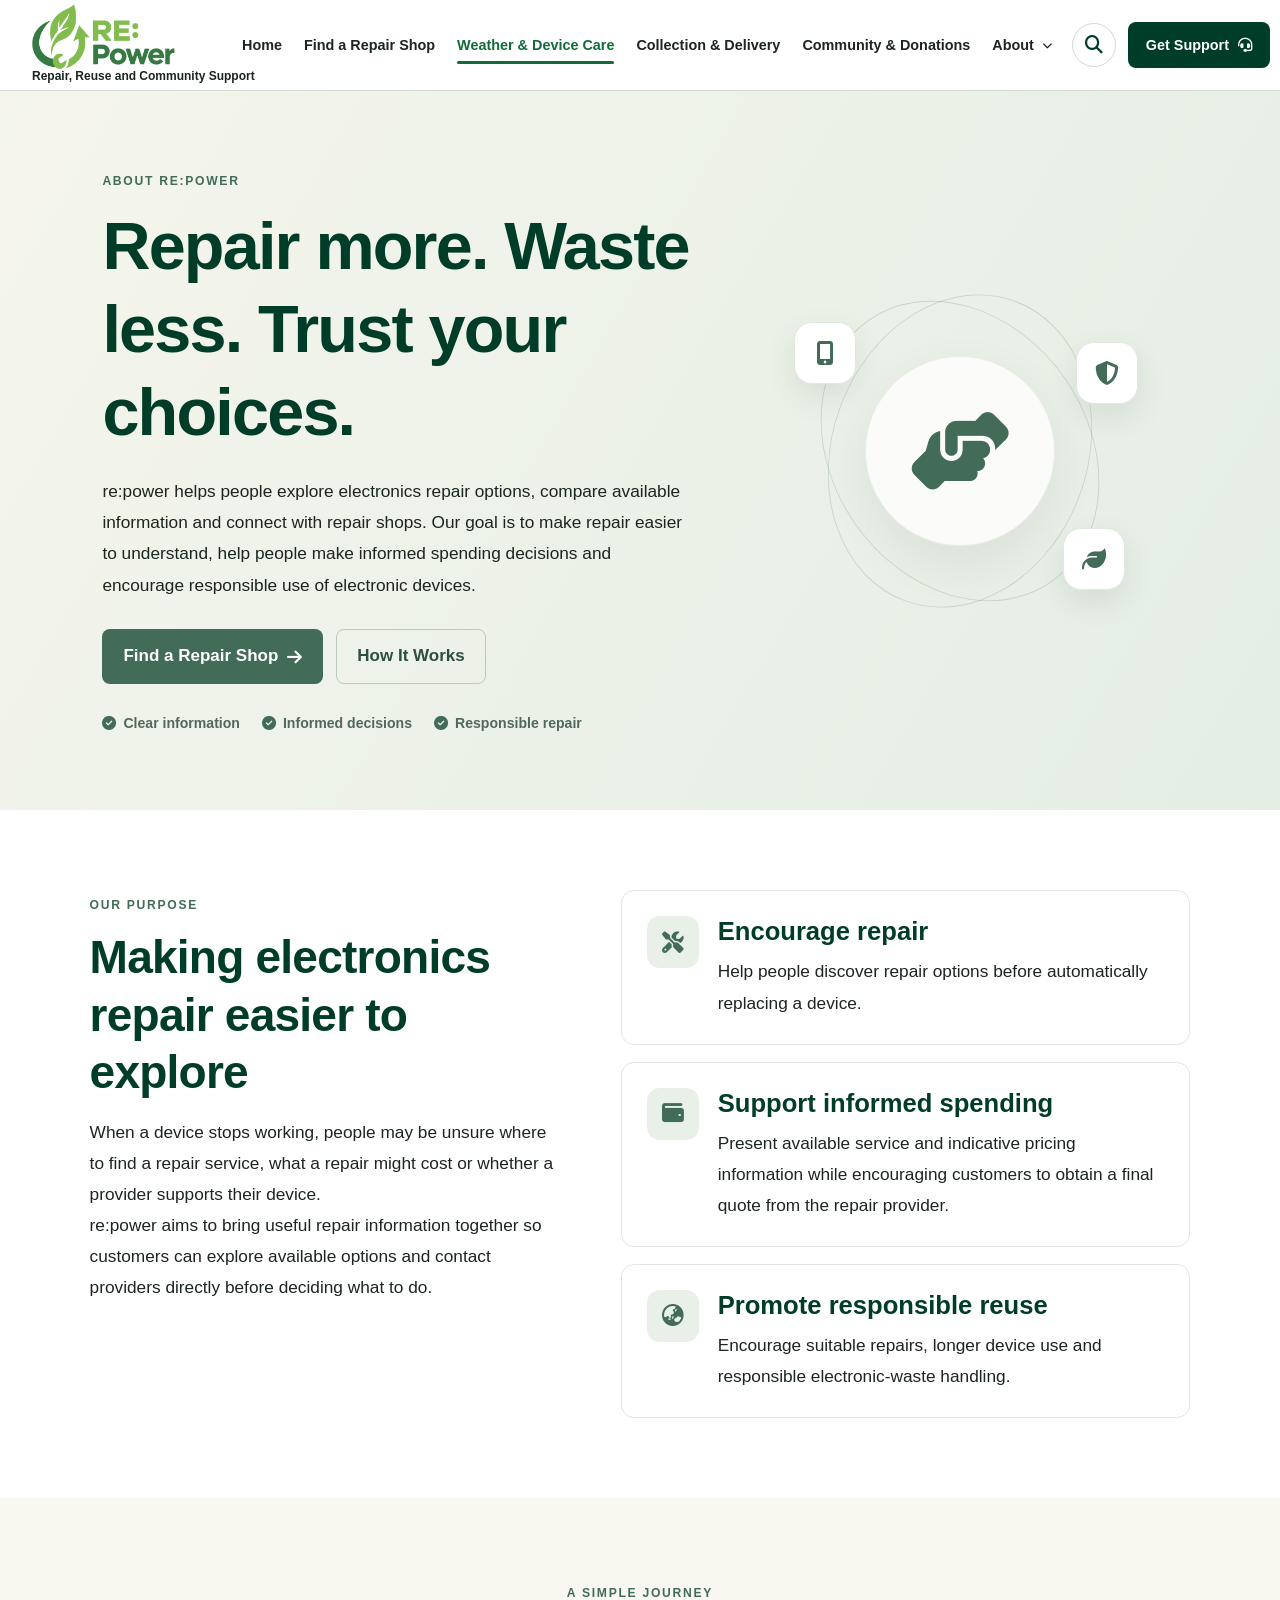
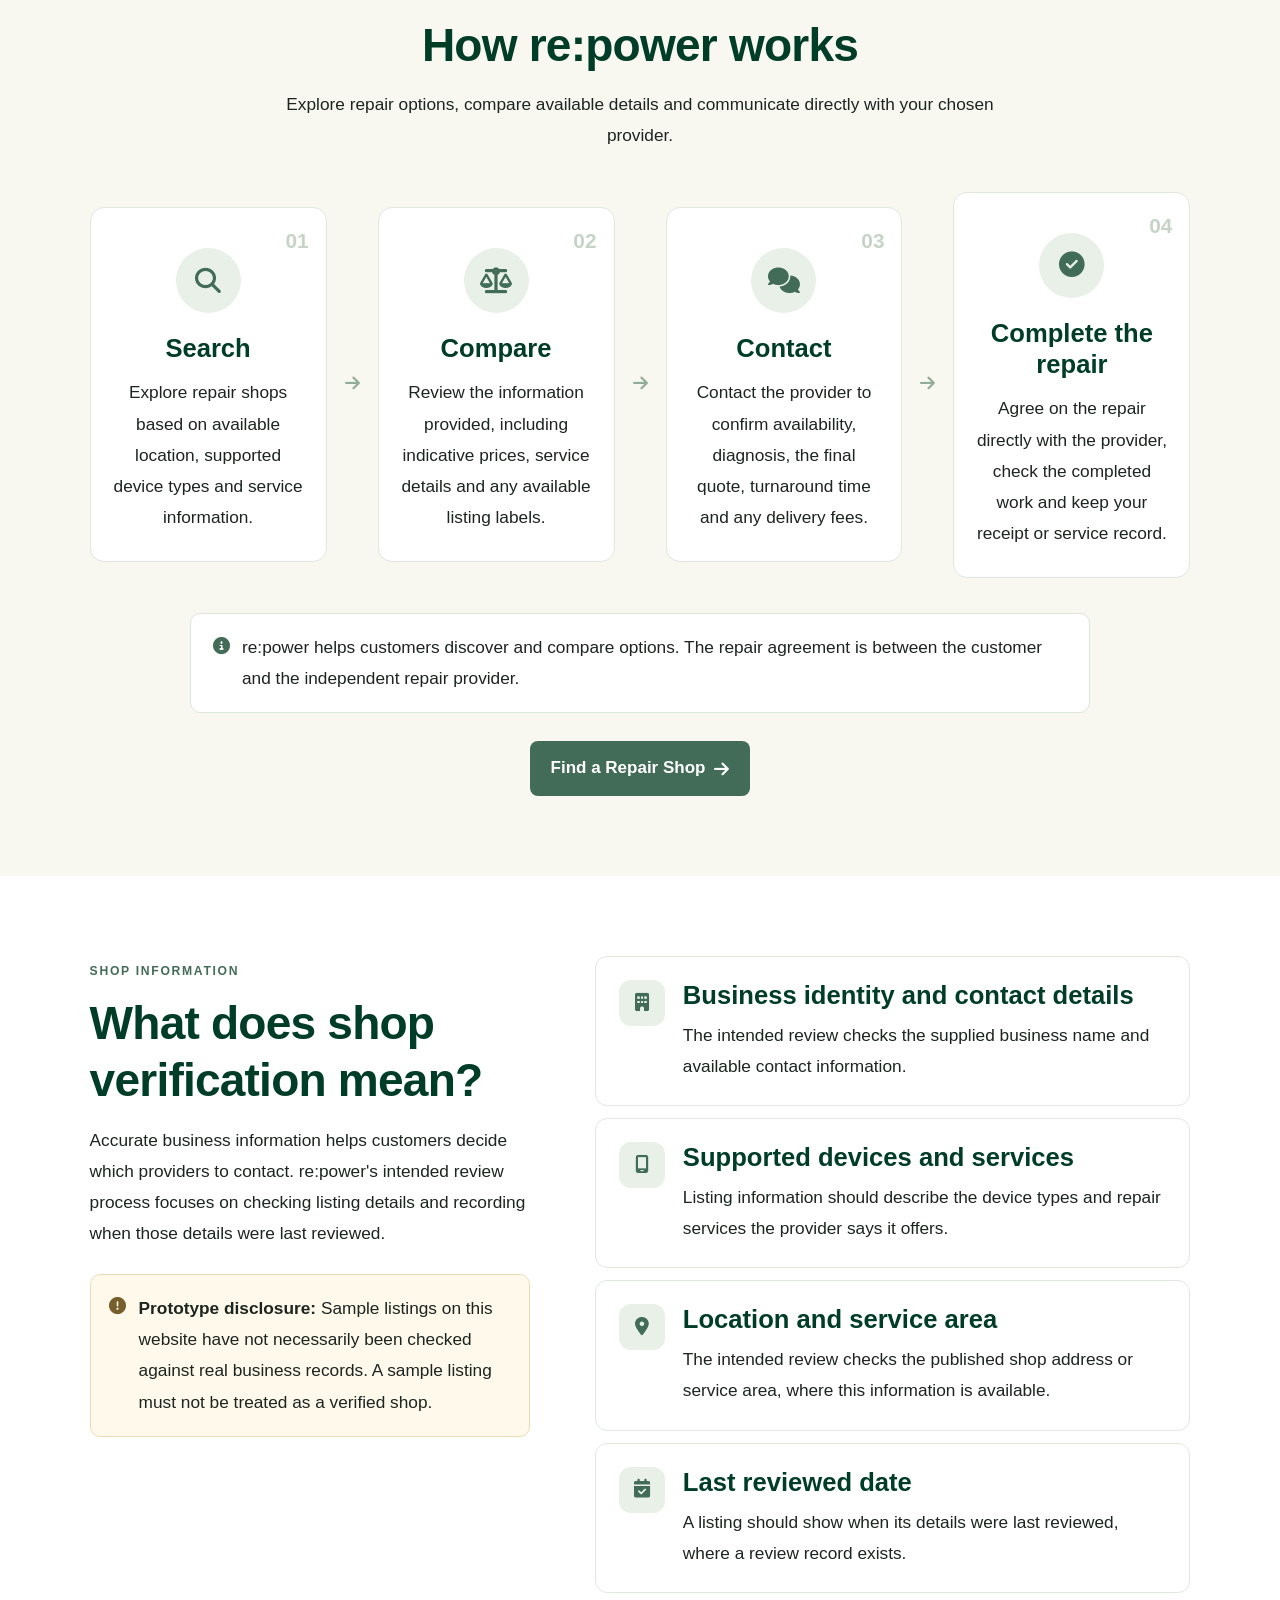
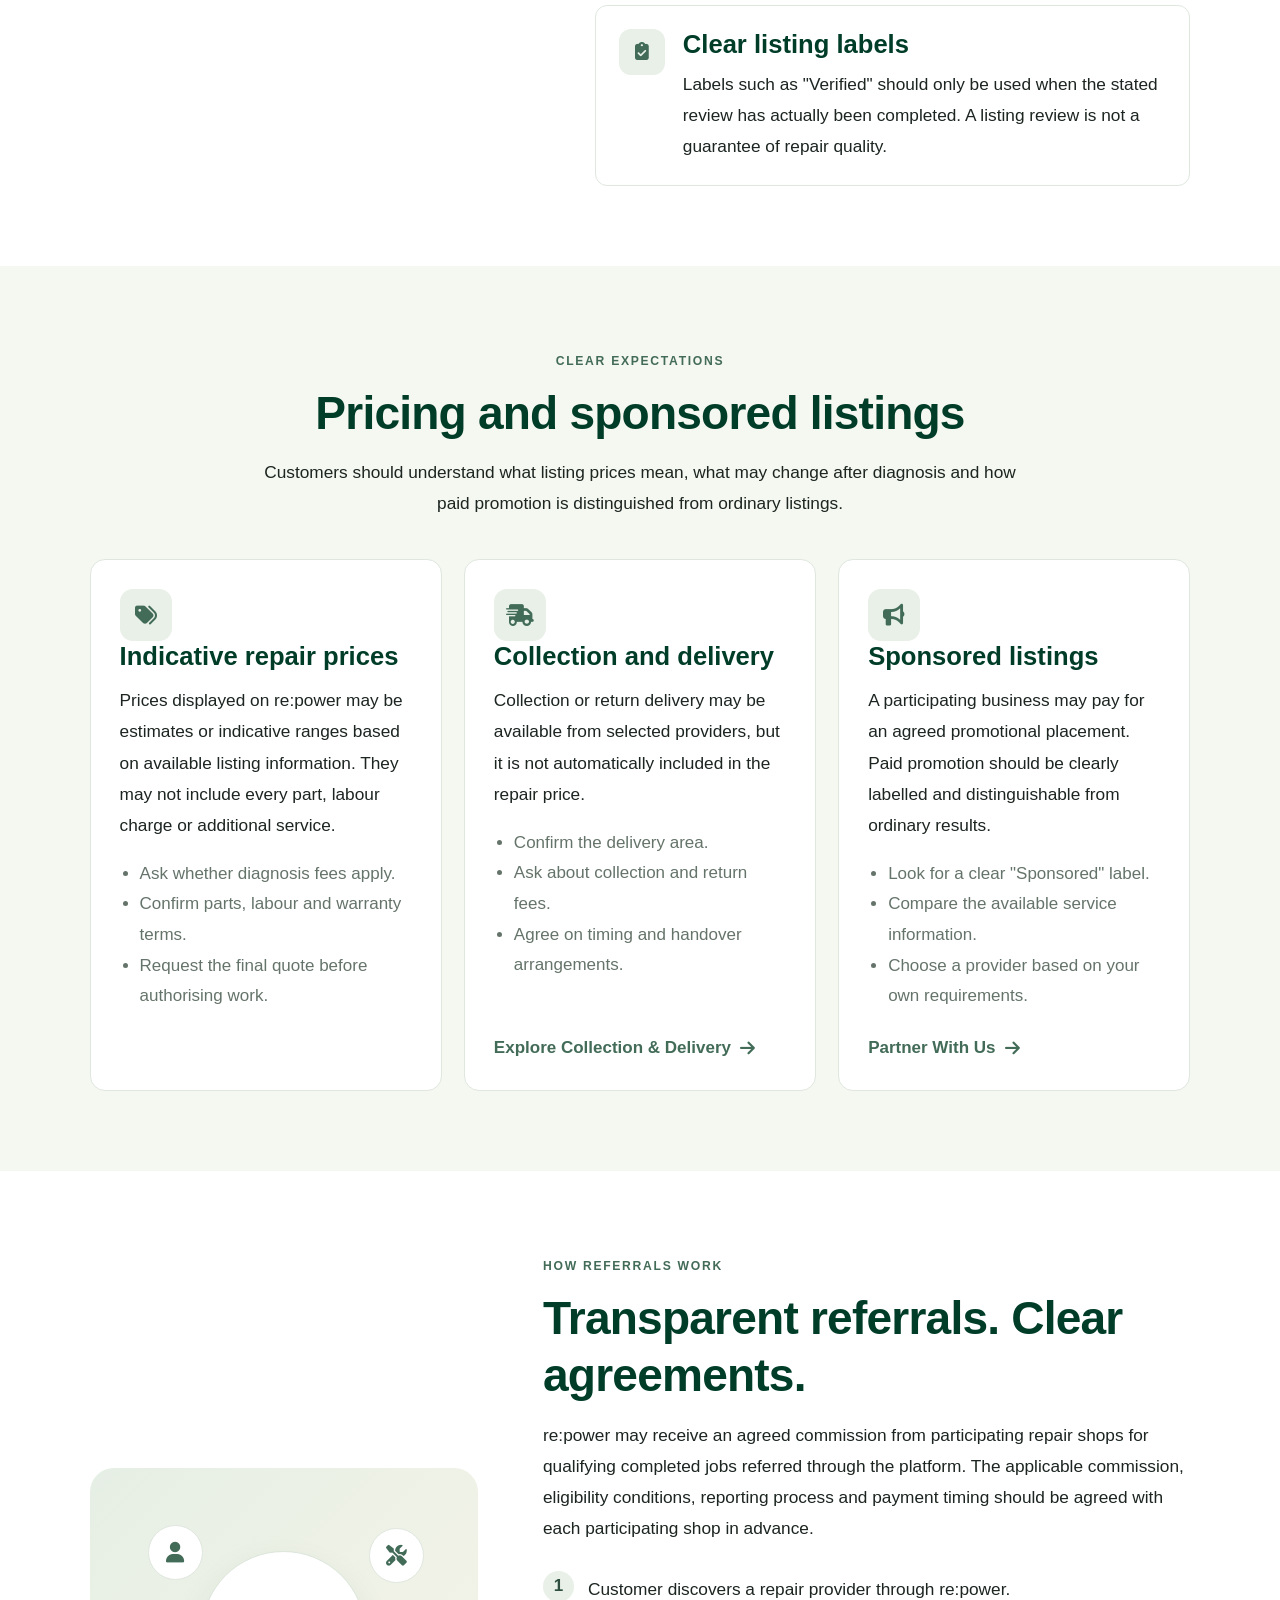
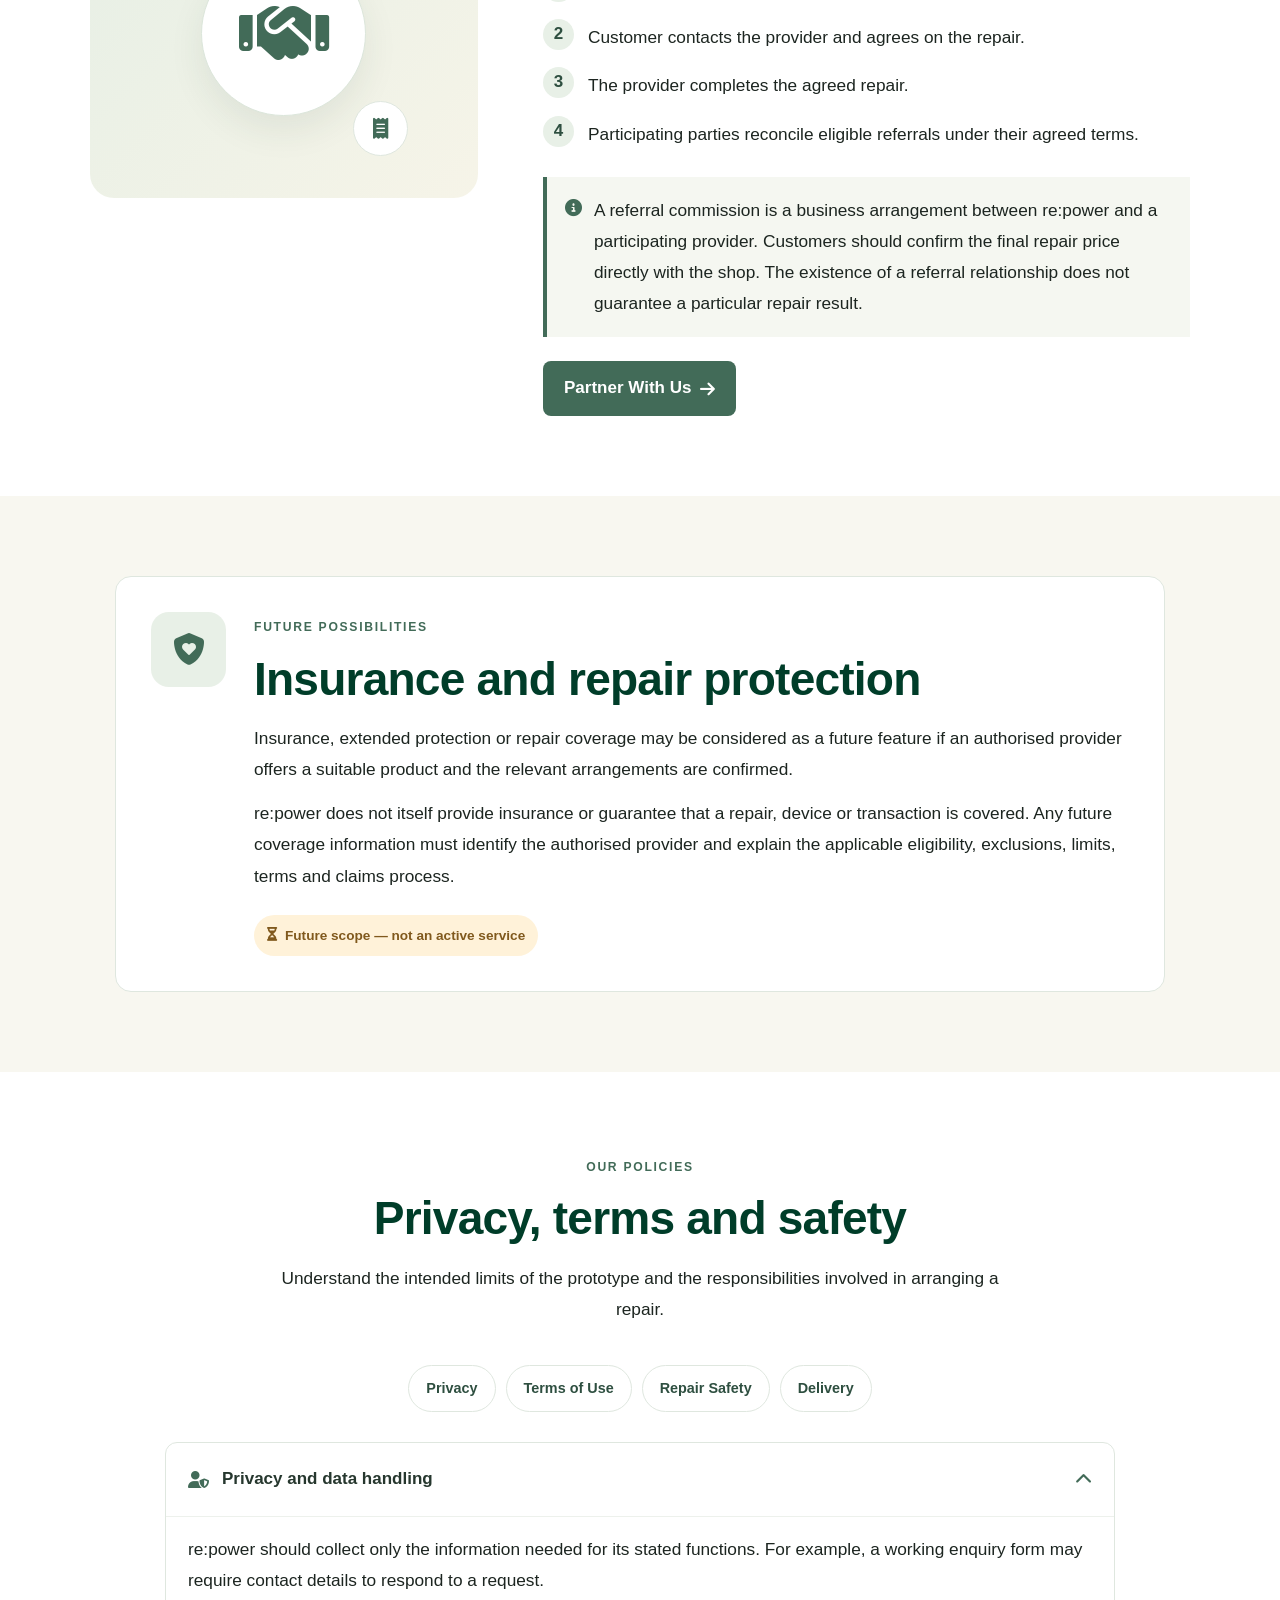
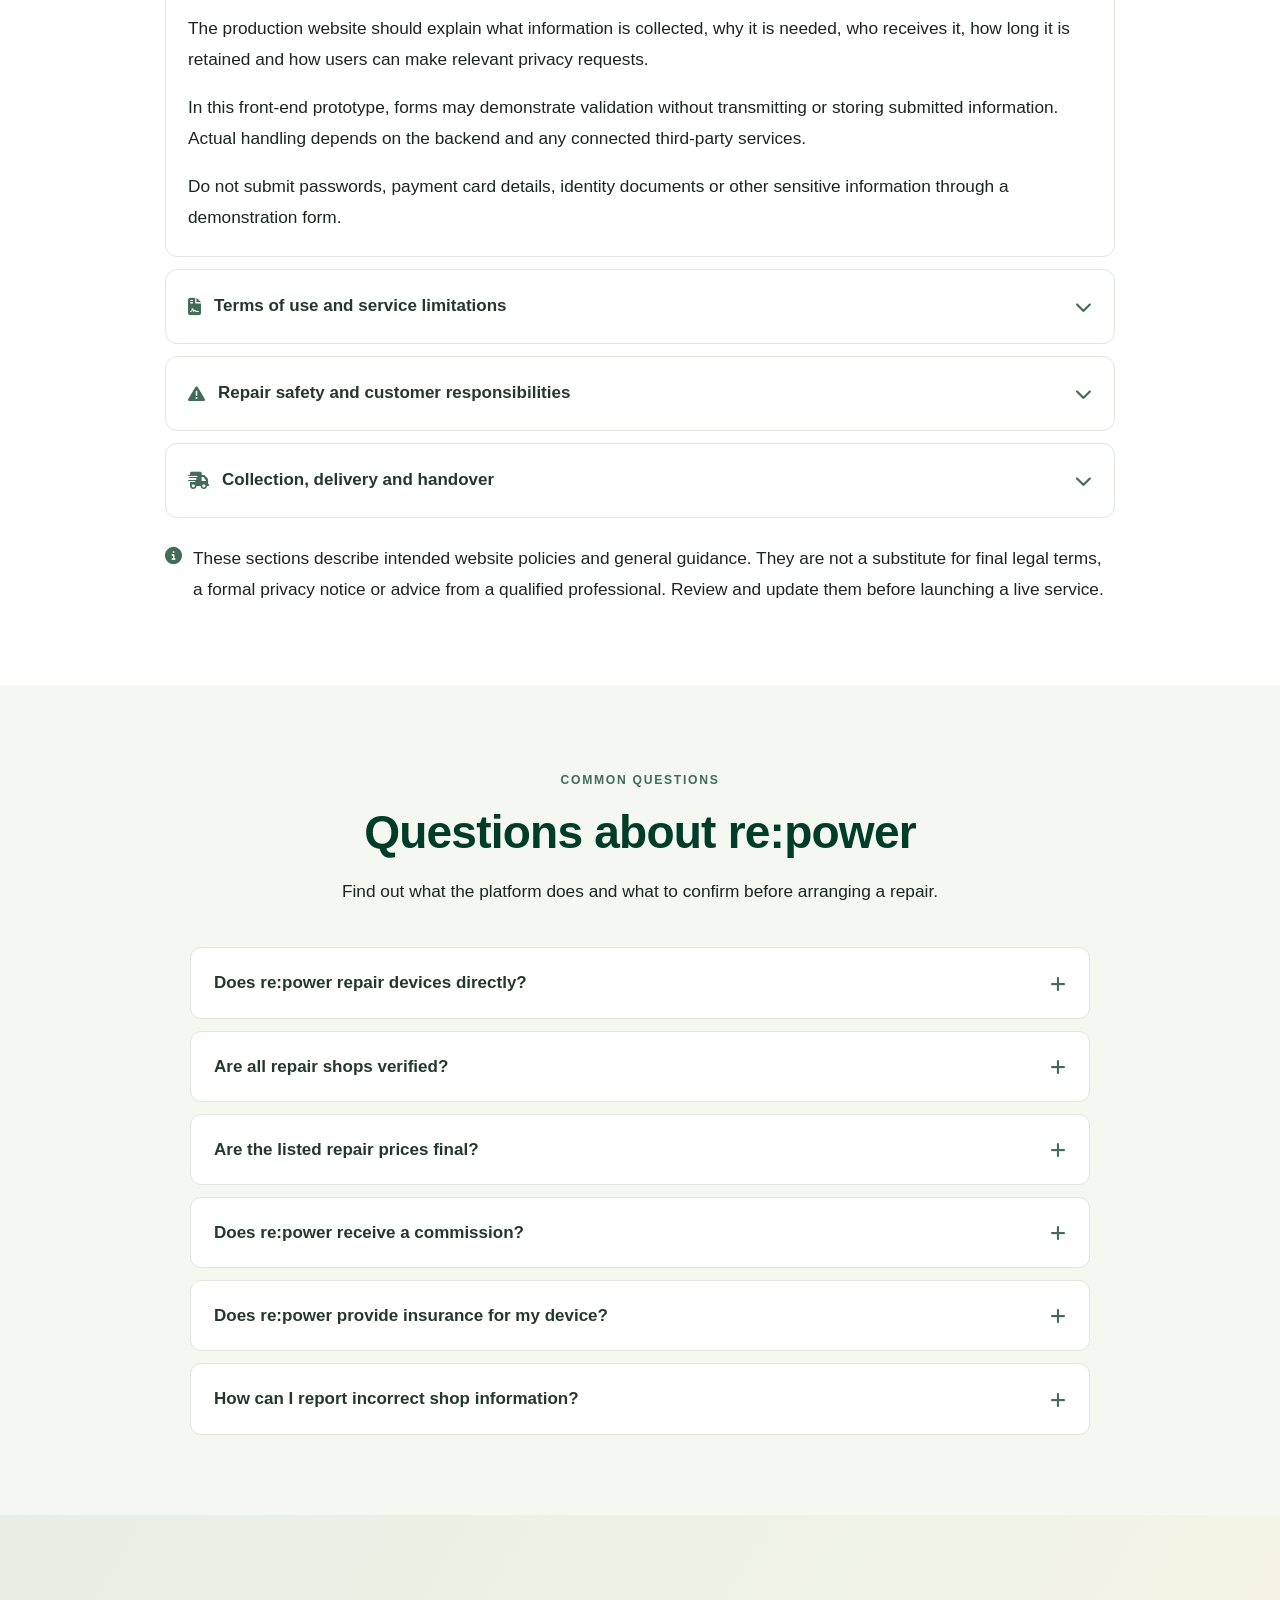
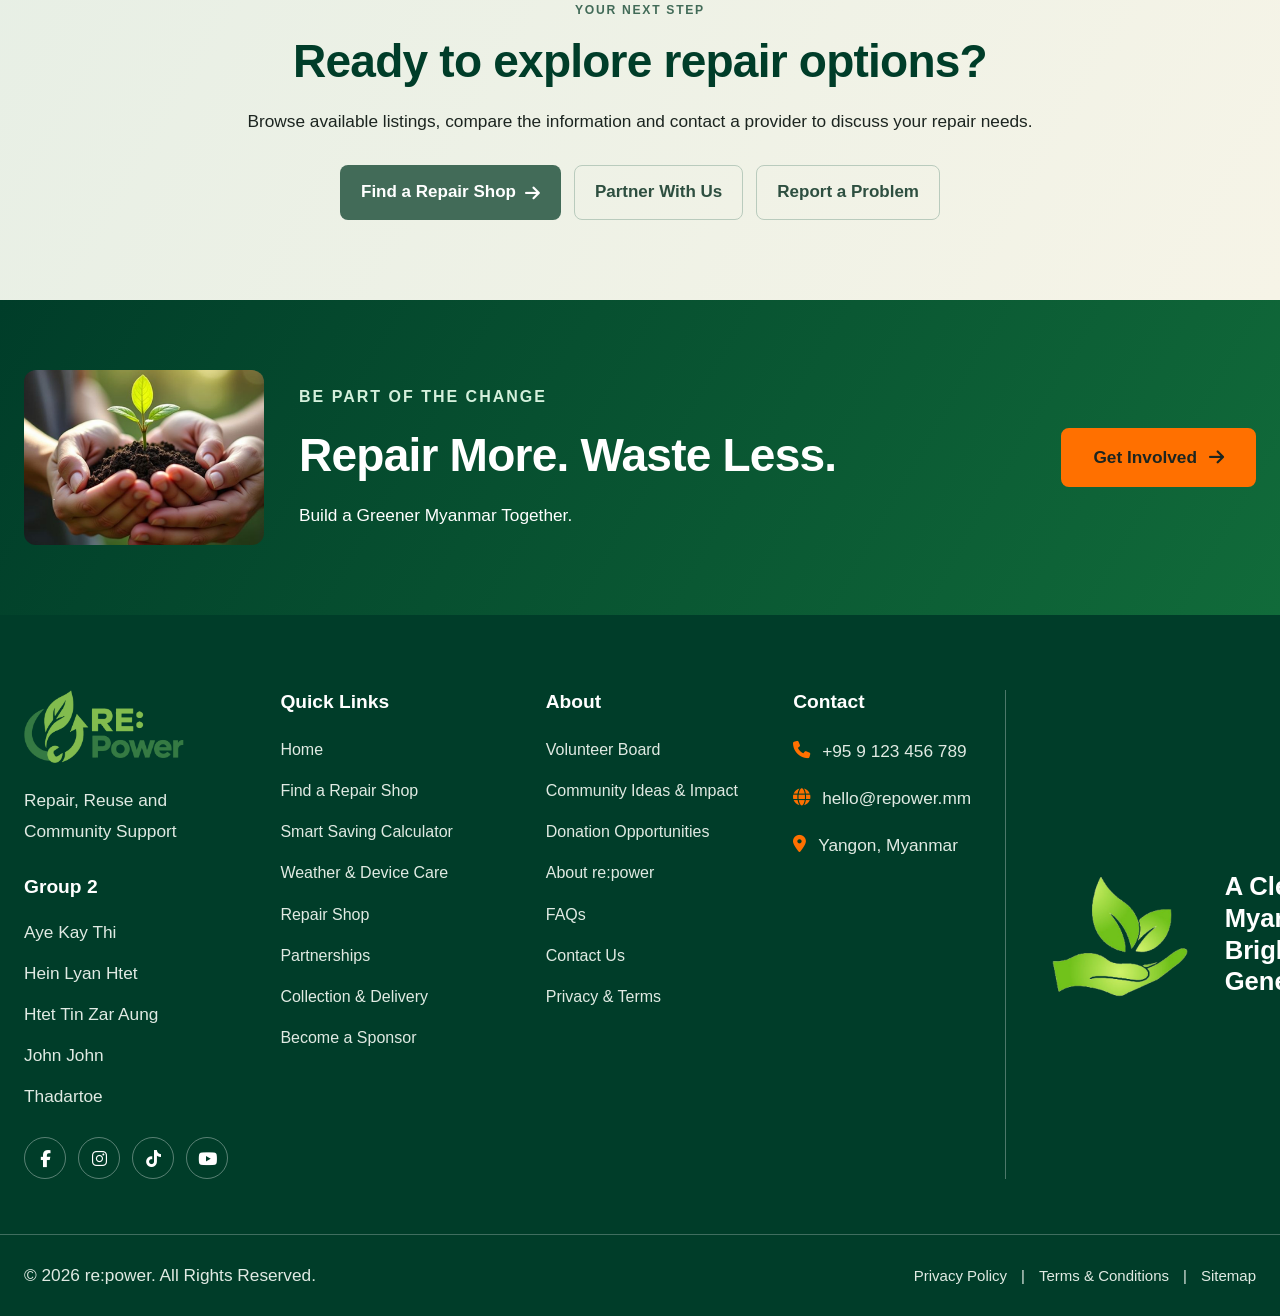
==== commit 75138efc: "Update about.html" ====
--- a/about.html
+++ b/about.html
@@ -1152,7 +1152,7 @@
                     <p>Hein Lyan Htet</p>
                     <p>Htet Tin Zar Aung</p>
                     <p>John John</p>
-                    <p>Tatta Toe</p>
+                    <p>Thadartoe</p>
 
                 </div>
 
--- a/assets/css/style.css
+++ b/assets/css/style.css
@@ -77,7 +77,7 @@
 }
 
 .container {
-    width: min(1620px, calc(100% - 48px));
+    width: min(1520px, calc(100% - 48px));
     margin: 0 auto;
 }
 
@@ -1282,3 +1282,159 @@
     color: var(--white) !important;
     border-color: var(--orange-dark) !important;
 }
+
+/* =========================================
+   NAVIGATION DROPDOWNS
+========================================= */
+
+.nav-dropdown {
+    position: relative;
+    display: flex;
+    align-items: center;
+}
+
+.nav-dropdown-toggle {
+    display: flex;
+    align-items: center;
+    gap: 8px;
+    border: none;
+    background: transparent;
+    cursor: pointer;
+}
+
+.nav-dropdown-toggle i {
+    font-size: 10px;
+    transition: transform 0.25s ease;
+}
+
+.nav-dropdown:hover .nav-dropdown-toggle i,
+.nav-dropdown.open .nav-dropdown-toggle i {
+    transform: rotate(180deg);
+}
+
+
+/* DROPDOWN MENU */
+
+.nav-dropdown-menu {
+    position: absolute;
+    top: calc(100% + 12px);
+    left: 0;
+
+    min-width: 235px;
+    padding: 10px;
+
+    background: #ffffff;
+    border: 1px solid #e5eeee;
+    border-radius: 12px;
+
+    box-shadow: 0 12px 30px rgba(0, 0, 0, 0.12);
+
+    display: flex;
+    flex-direction: column;
+    gap: 4px;
+
+    opacity: 0;
+    visibility: hidden;
+    transform: translateY(10px);
+
+    transition: all 0.25s ease;
+    z-index: 1000;
+}
+
+
+/* SHOW ON HOVER AND KEYBOARD FOCUS */
+
+.nav-dropdown:hover .nav-dropdown-menu,
+.nav-dropdown:focus-within .nav-dropdown-menu,
+.nav-dropdown.open .nav-dropdown-menu {
+    opacity: 1;
+    visibility: visible;
+    transform: translateY(0);
+}
+
+
+/* DROPDOWN LINKS */
+
+.nav-dropdown-menu a {
+    display: flex;
+    align-items: center;
+    gap: 12px;
+
+    padding: 12px 14px;
+
+    color: #344b4b;
+    font-size: 13px;
+    font-weight: 500;
+
+    text-decoration: none;
+    border-radius: 8px;
+
+    transition: background 0.2s ease, color 0.2s ease;
+}
+
+.nav-dropdown-menu a i {
+    width: 17px;
+    color: #159a9c;
+    font-size: 14px;
+}
+
+.nav-dropdown-menu a:hover {
+    background: #edf8f7;
+    color: #159a9c;
+}
+
+
+/* ACTIVE DROPDOWN */
+
+.nav-dropdown.active .nav-dropdown-toggle {
+    color: #159a9c;
+}
+
+
+/* MOBILE */
+
+@media (max-width: 1100px) {
+
+    .nav-dropdown {
+        width: 100%;
+        flex-direction: column;
+        align-items: stretch;
+    }
+
+    .nav-dropdown-toggle {
+        width: 100%;
+        justify-content: space-between;
+    }
+
+    .nav-dropdown-menu {
+        position: static;
+        width: 100%;
+        min-width: 0;
+
+        display: none;
+
+        padding: 5px 0 5px 15px;
+        border: none;
+        border-radius: 0;
+        box-shadow: none;
+
+        opacity: 1;
+        visibility: visible;
+        transform: none;
+    }
+
+    .nav-dropdown.open .nav-dropdown-menu {
+        display: flex;
+    }
+
+    .nav-dropdown:hover .nav-dropdown-menu,
+    .nav-dropdown:focus-within .nav-dropdown-menu {
+        display: none;
+    }
+
+    .nav-dropdown.open:hover .nav-dropdown-menu,
+    .nav-dropdown.open:focus-within .nav-dropdown-menu {
+        display: flex;
+    }
+
+}
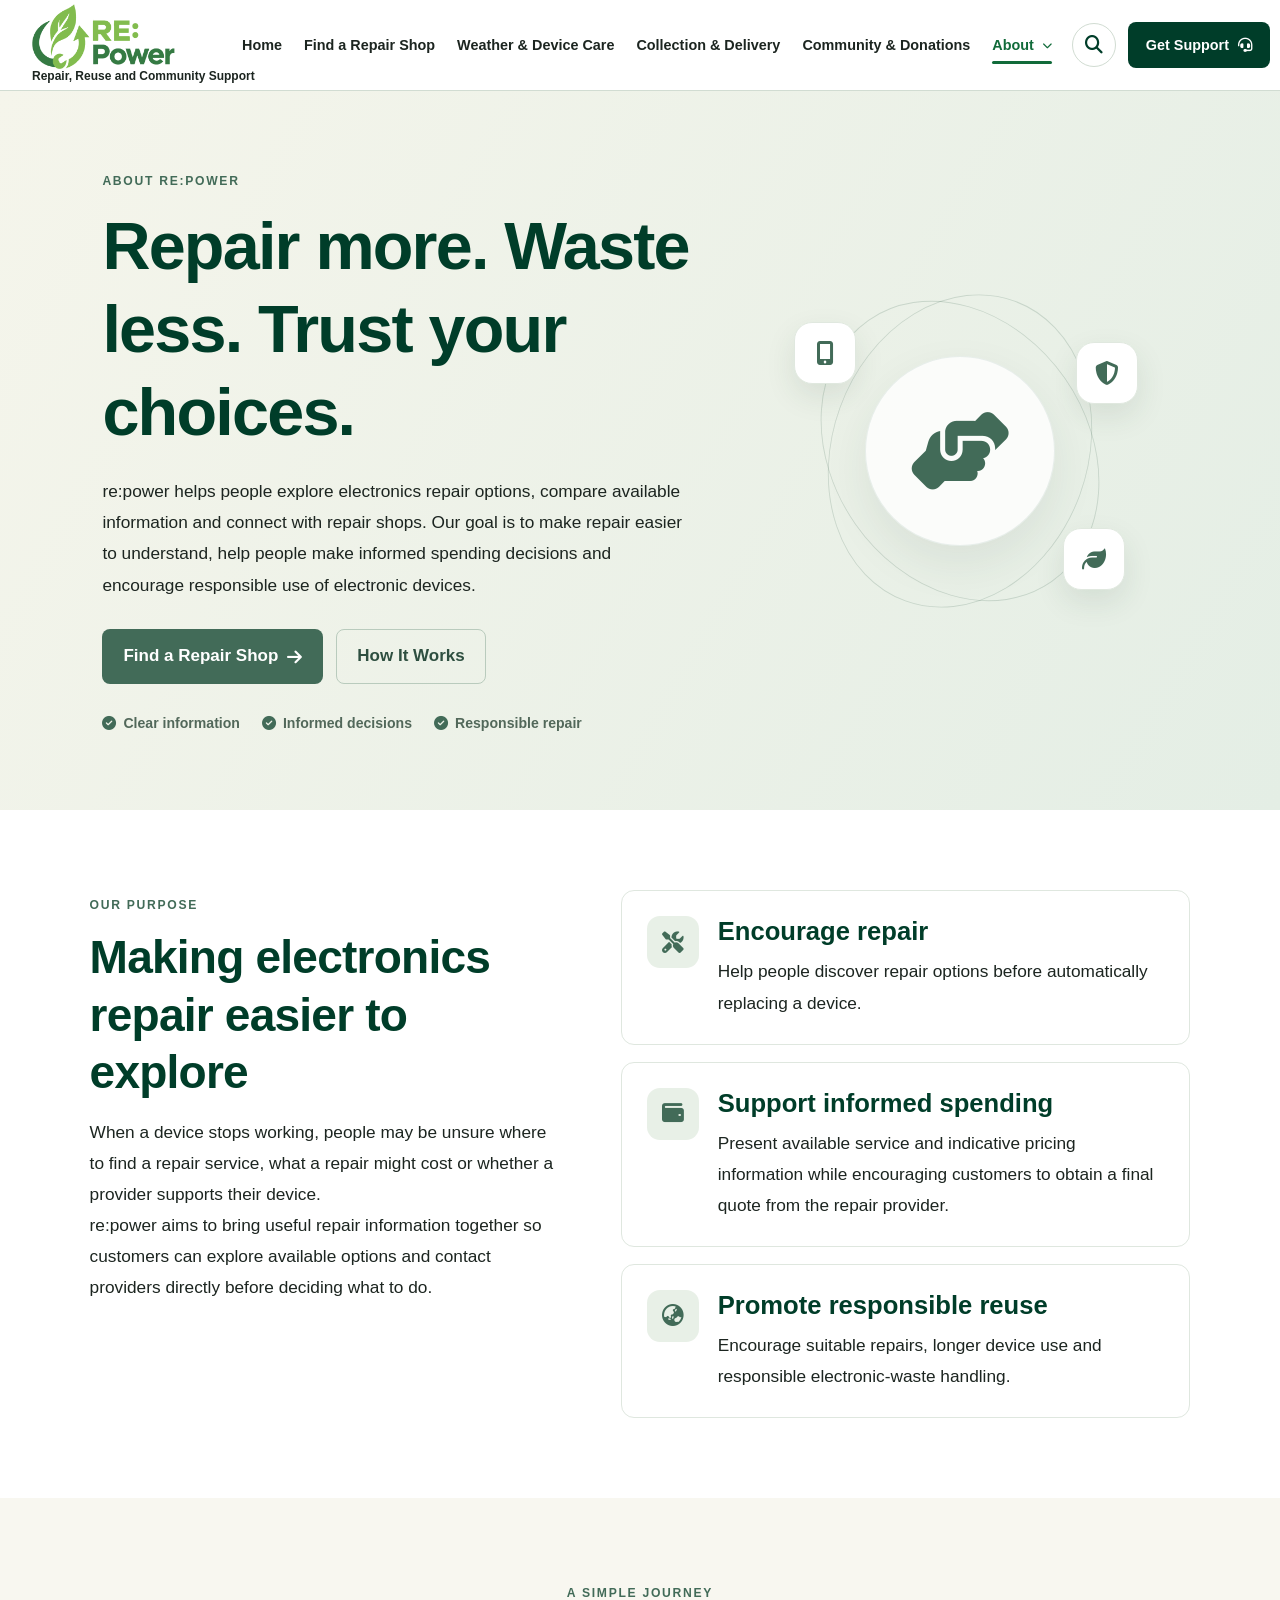
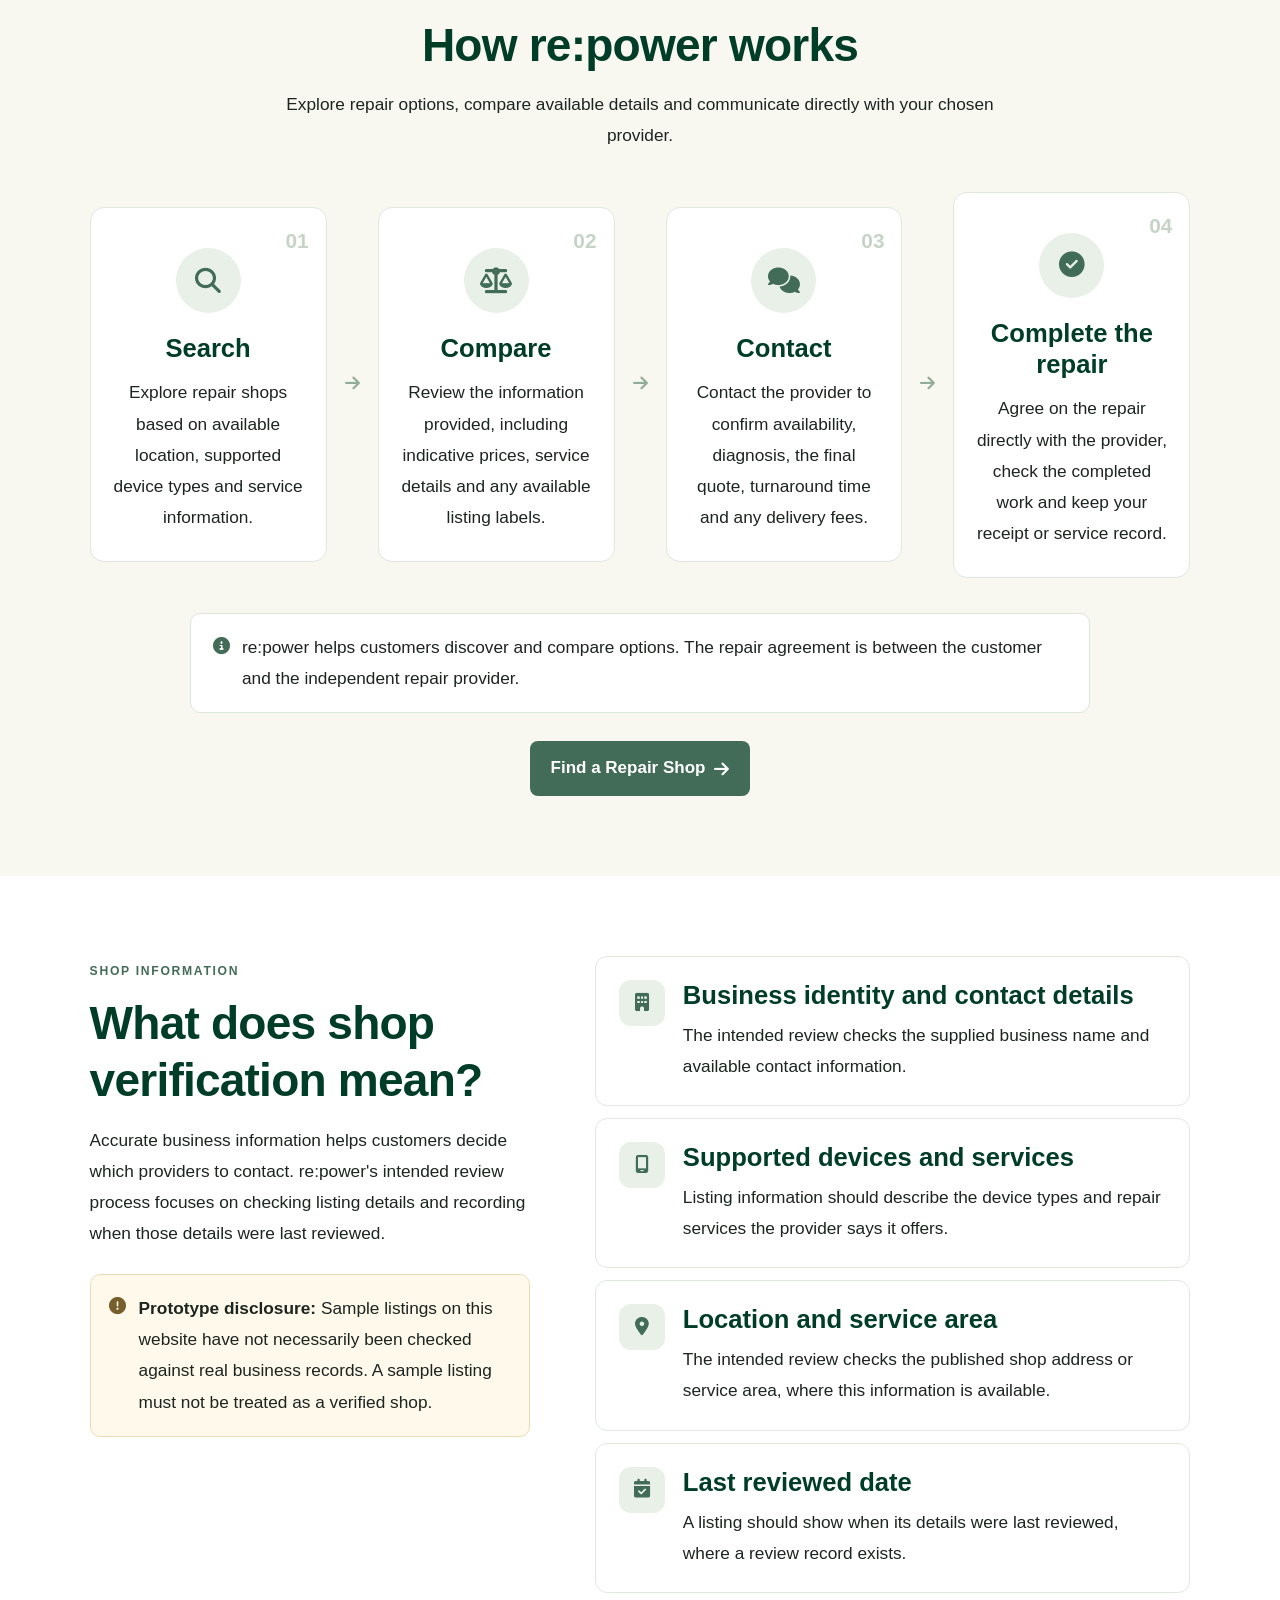
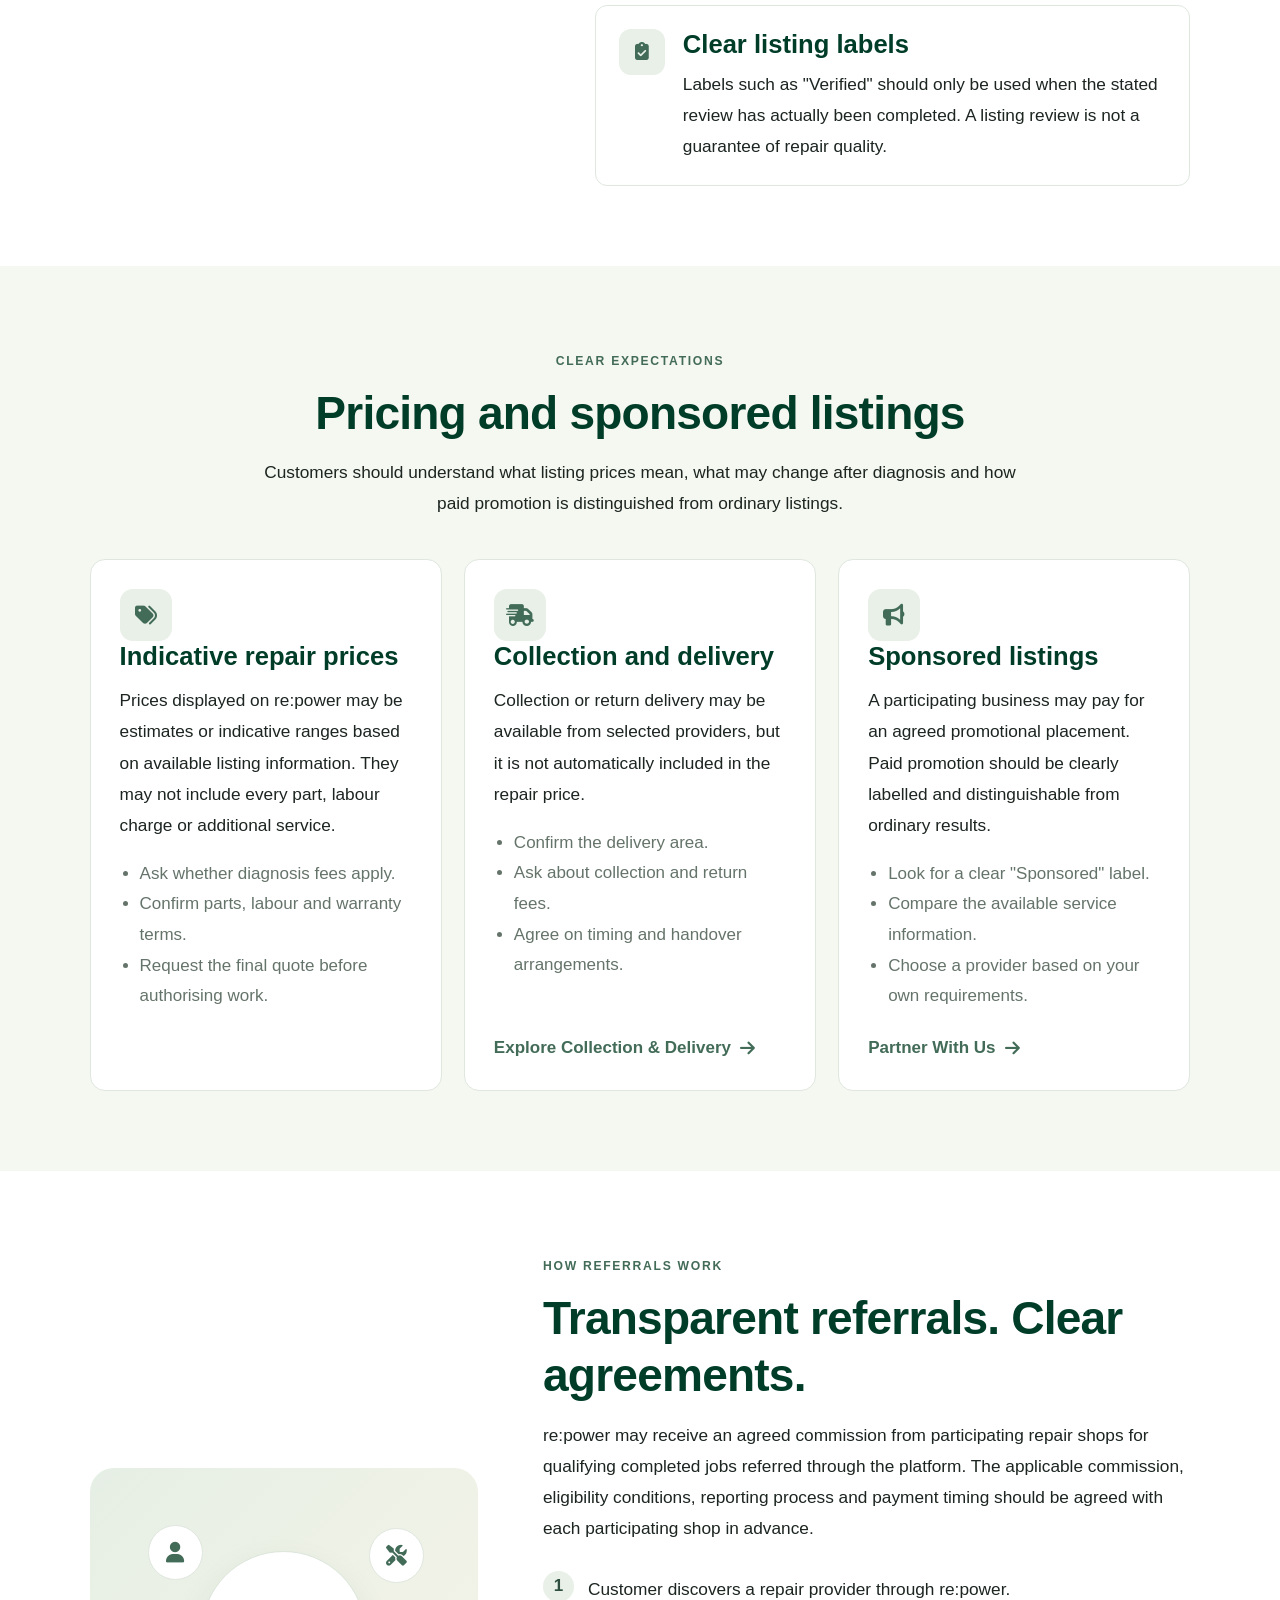
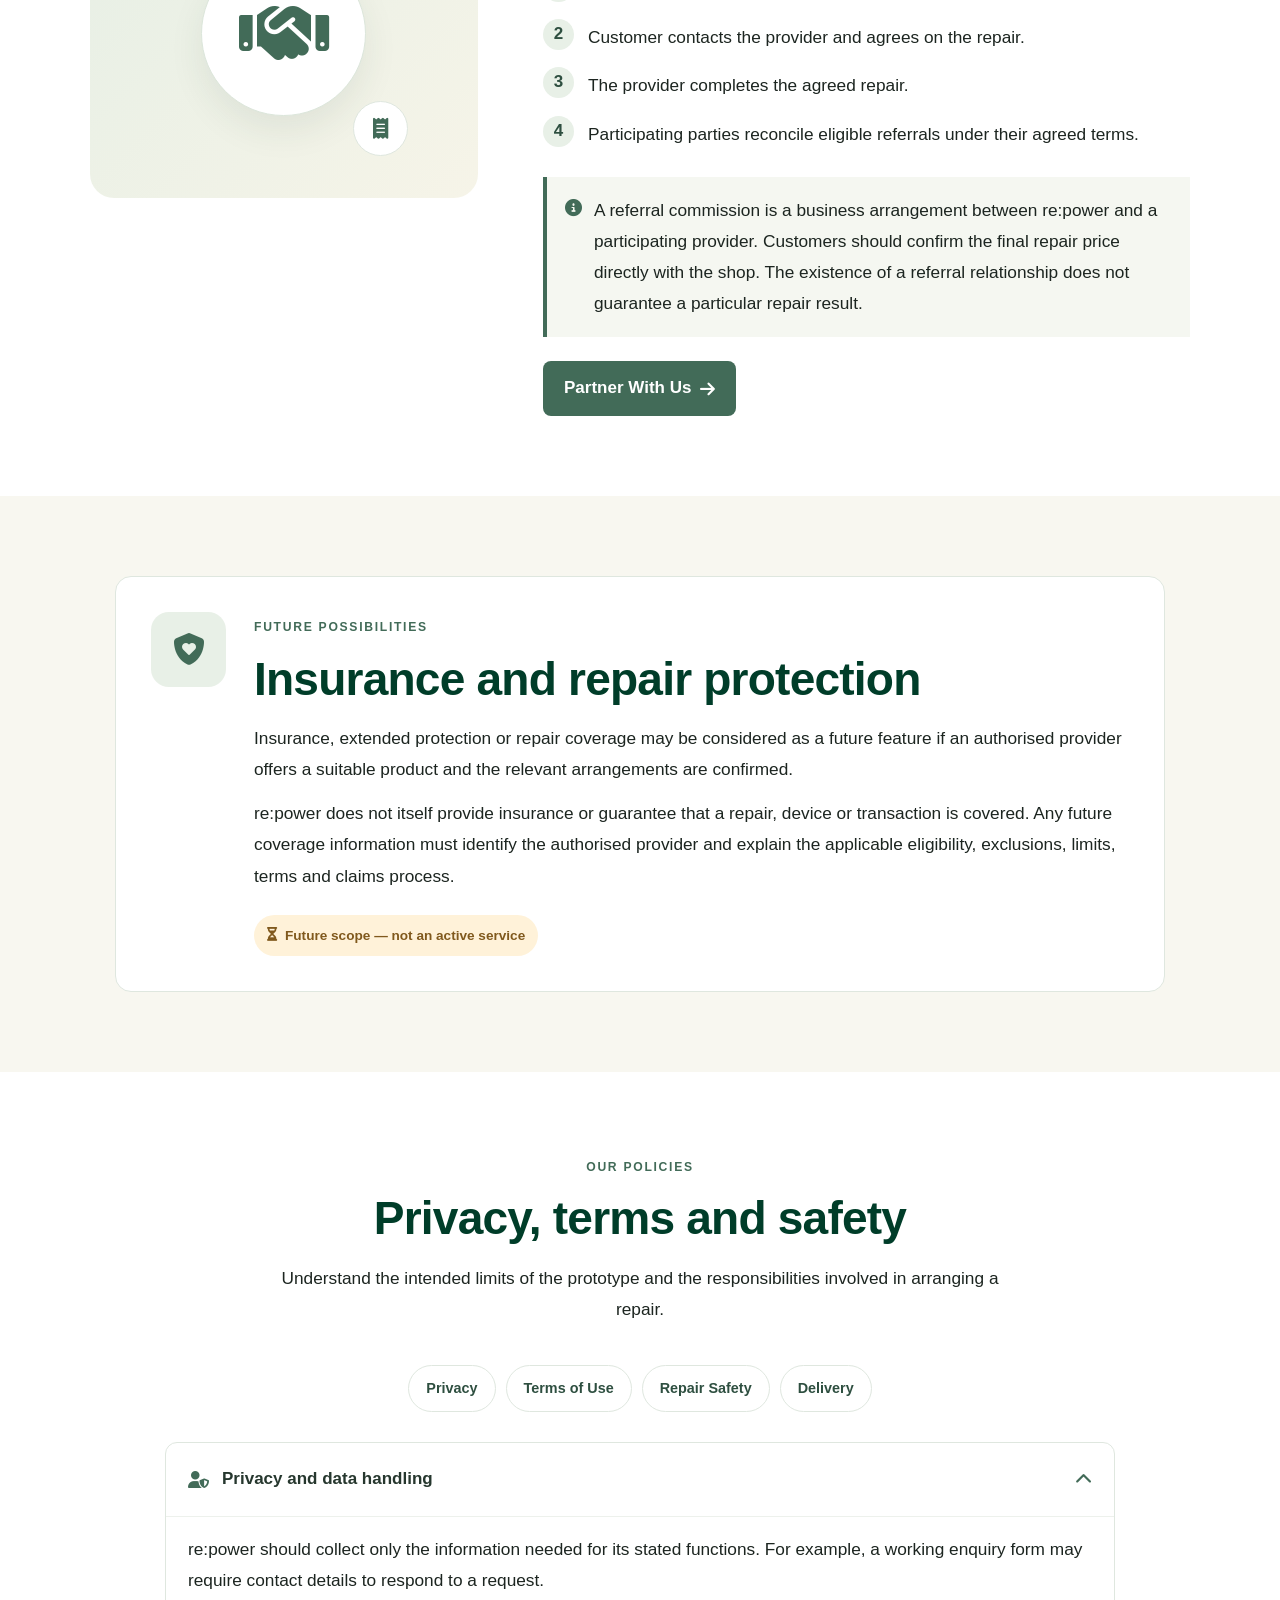
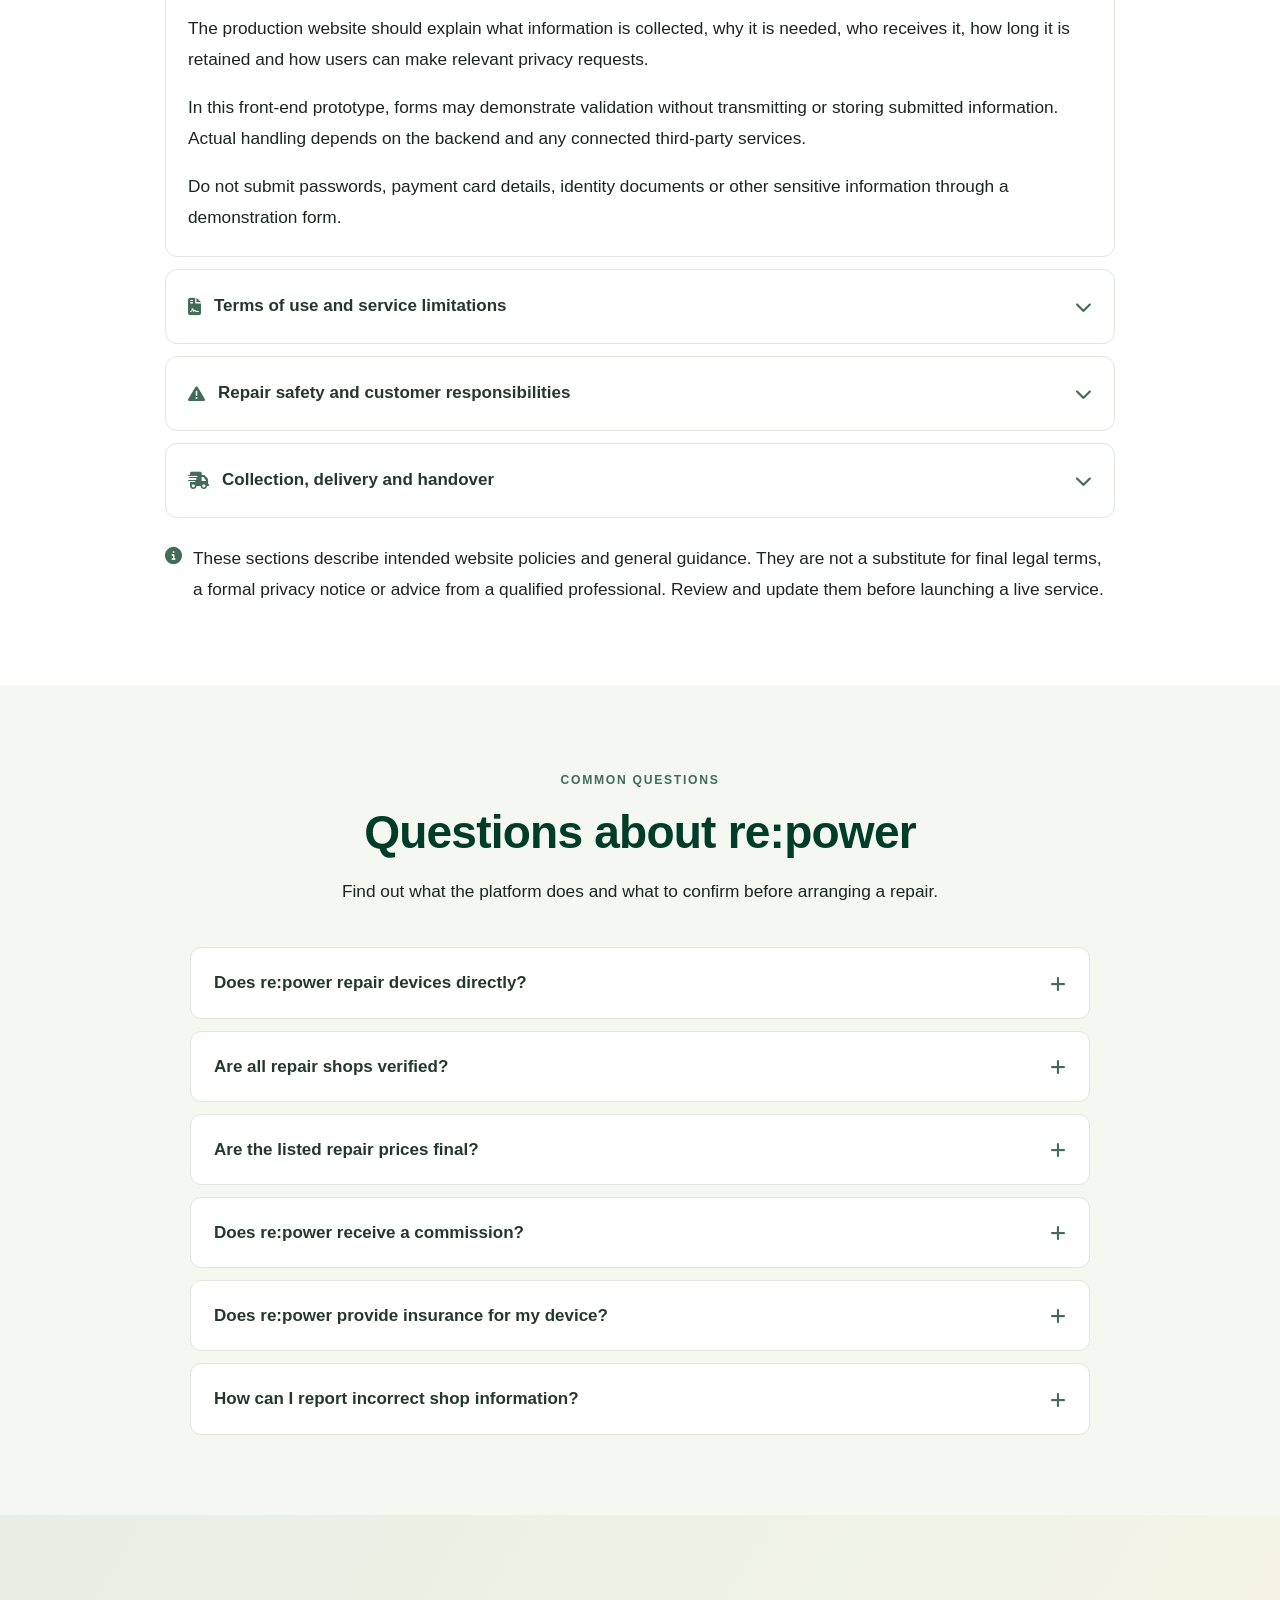
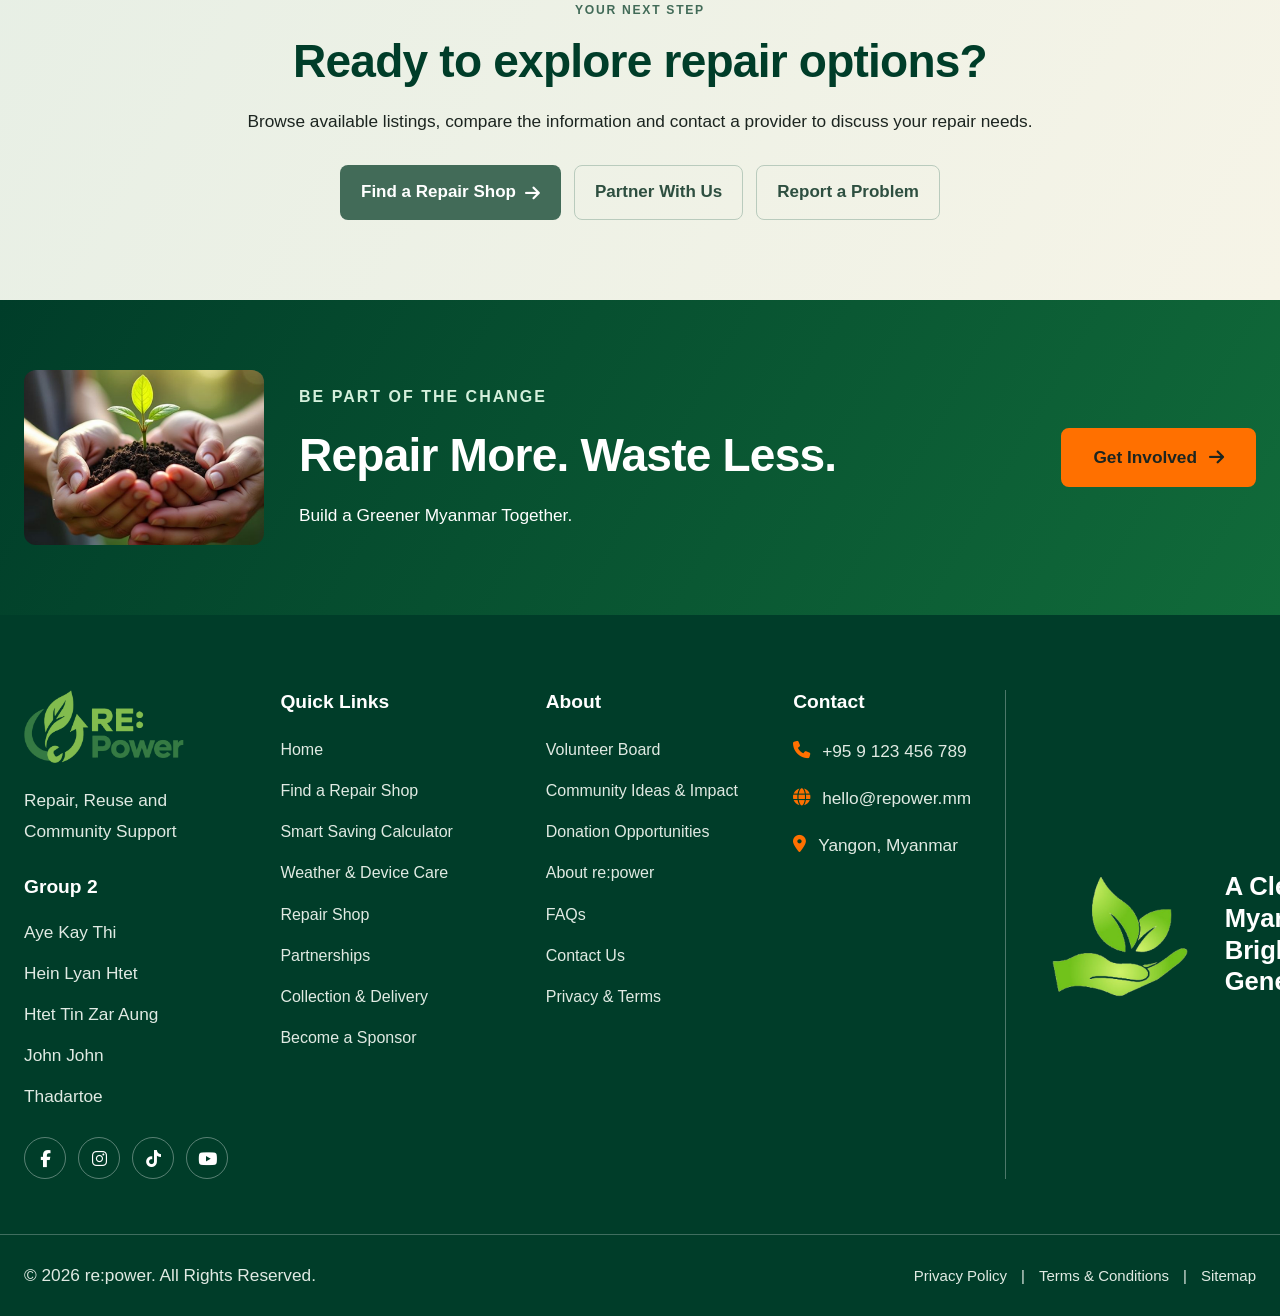
==== commit 07e7b372: "Update about.html" ====
--- a/about.html
+++ b/about.html
@@ -60,7 +60,7 @@
                 <a href="repair-shops.html" class="nav-link ">
                     Find a Repair Shop
                 </a>
-                <a href="weather-device-care.html" class="nav-link active">
+                <a href="weather-device-care.html" class="nav-link">
                             Weather & Device Care
                 </a>
                 <a href="collection-delivery.html" class="nav-link">
@@ -77,7 +77,7 @@
 
                     <button
                         type="button"
-                        class="nav-link nav-dropdown-toggle"
+                        class="nav-link nav-dropdown-toggle active"
                         aria-expanded="false"
                         aria-haspopup="true">
 
@@ -1161,19 +1161,19 @@
 
                     <div class="social-links">
 
-                        <a href="#" aria-label="Facebook">
+                        <a href="https://www.facebook.com/" aria-label="Facebook">
                             <i class="fab fa-facebook-f" aria-hidden="true"></i>
                         </a>
 
-                        <a href="#" aria-label="Instagram">
+                        <a href="https://www.instagram.com/" aria-label="Instagram">
                             <i class="fab fa-instagram" aria-hidden="true"></i>
                         </a>
 
-                        <a href="#" aria-label="TikTok">
+                        <a href="https://www.tiktok.com/" aria-label="TikTok">
                             <i class="fab fa-tiktok" aria-hidden="true"></i>
                         </a>
 
-                        <a href="#" aria-label="YouTube">
+                        <a href="https://www.youtube.com/" aria-label="YouTube">
                             <i class="fab fa-youtube" aria-hidden="true"></i>
                         </a>
 
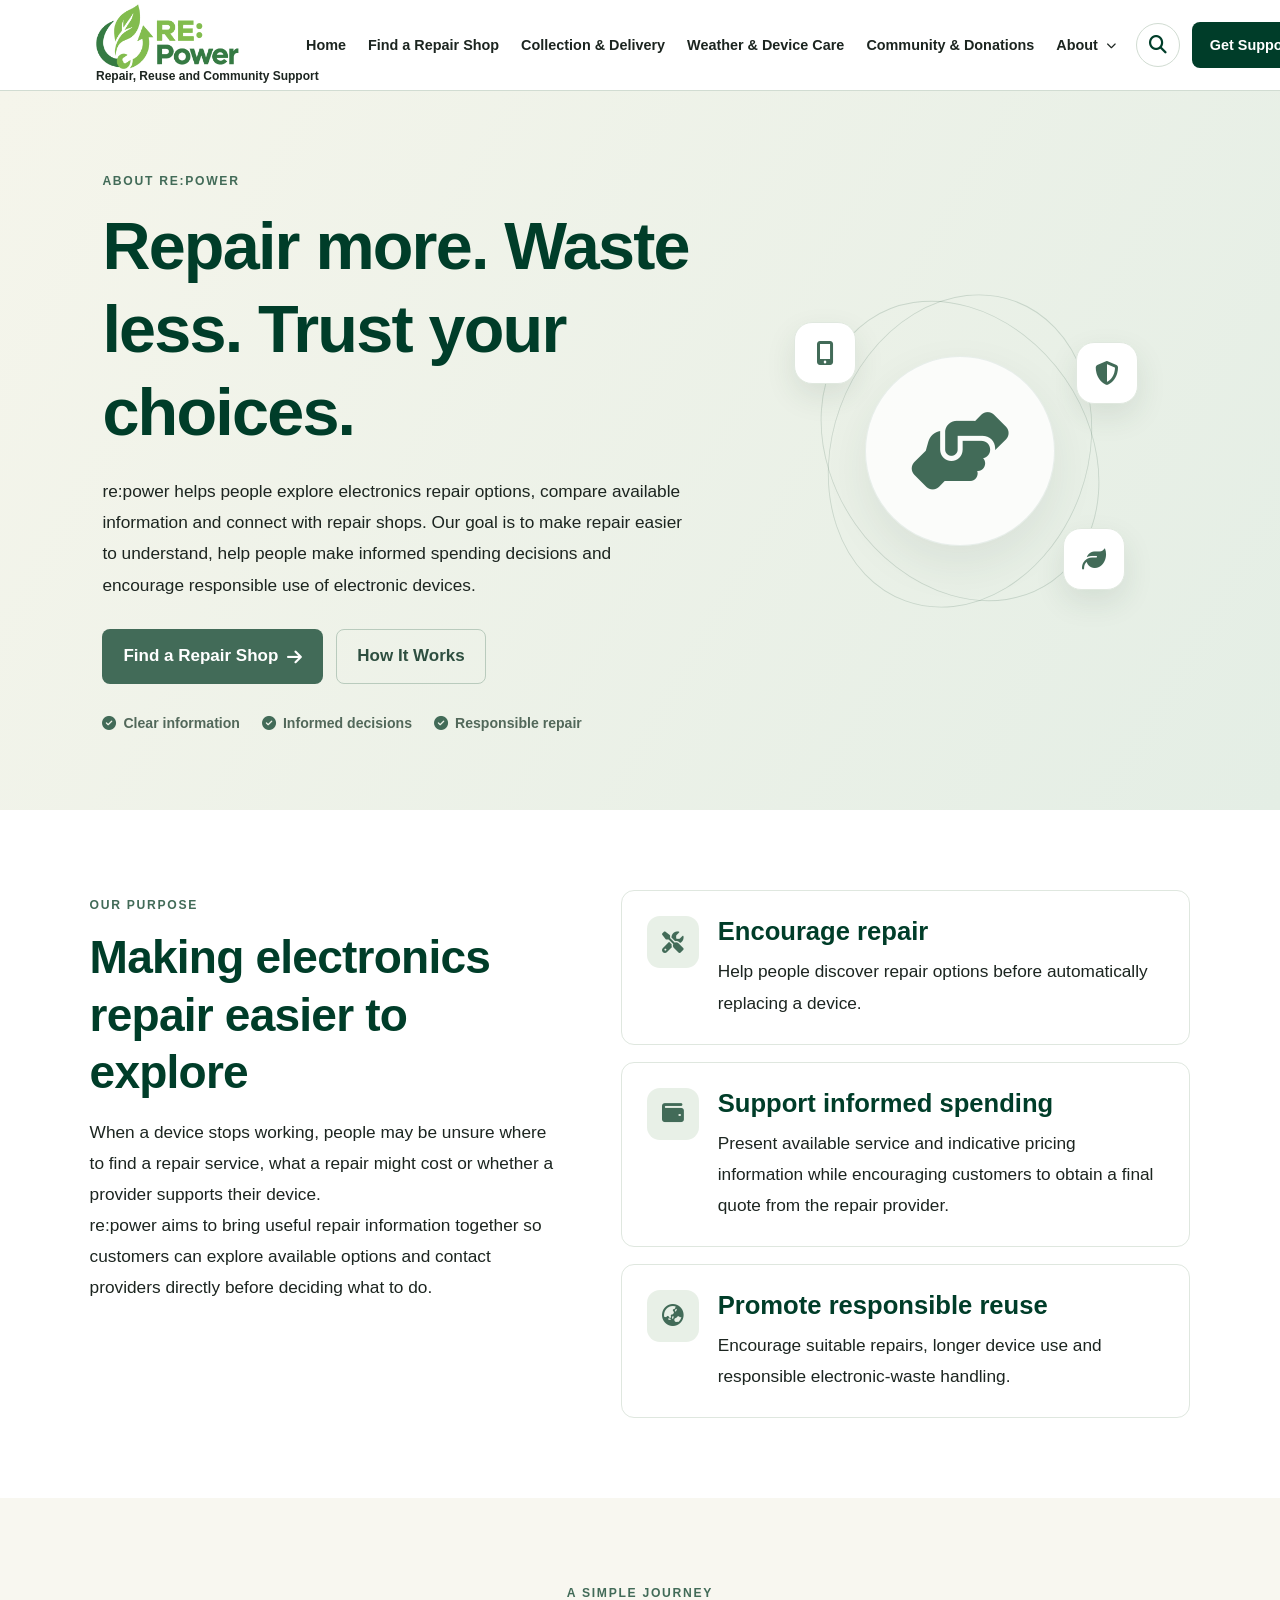
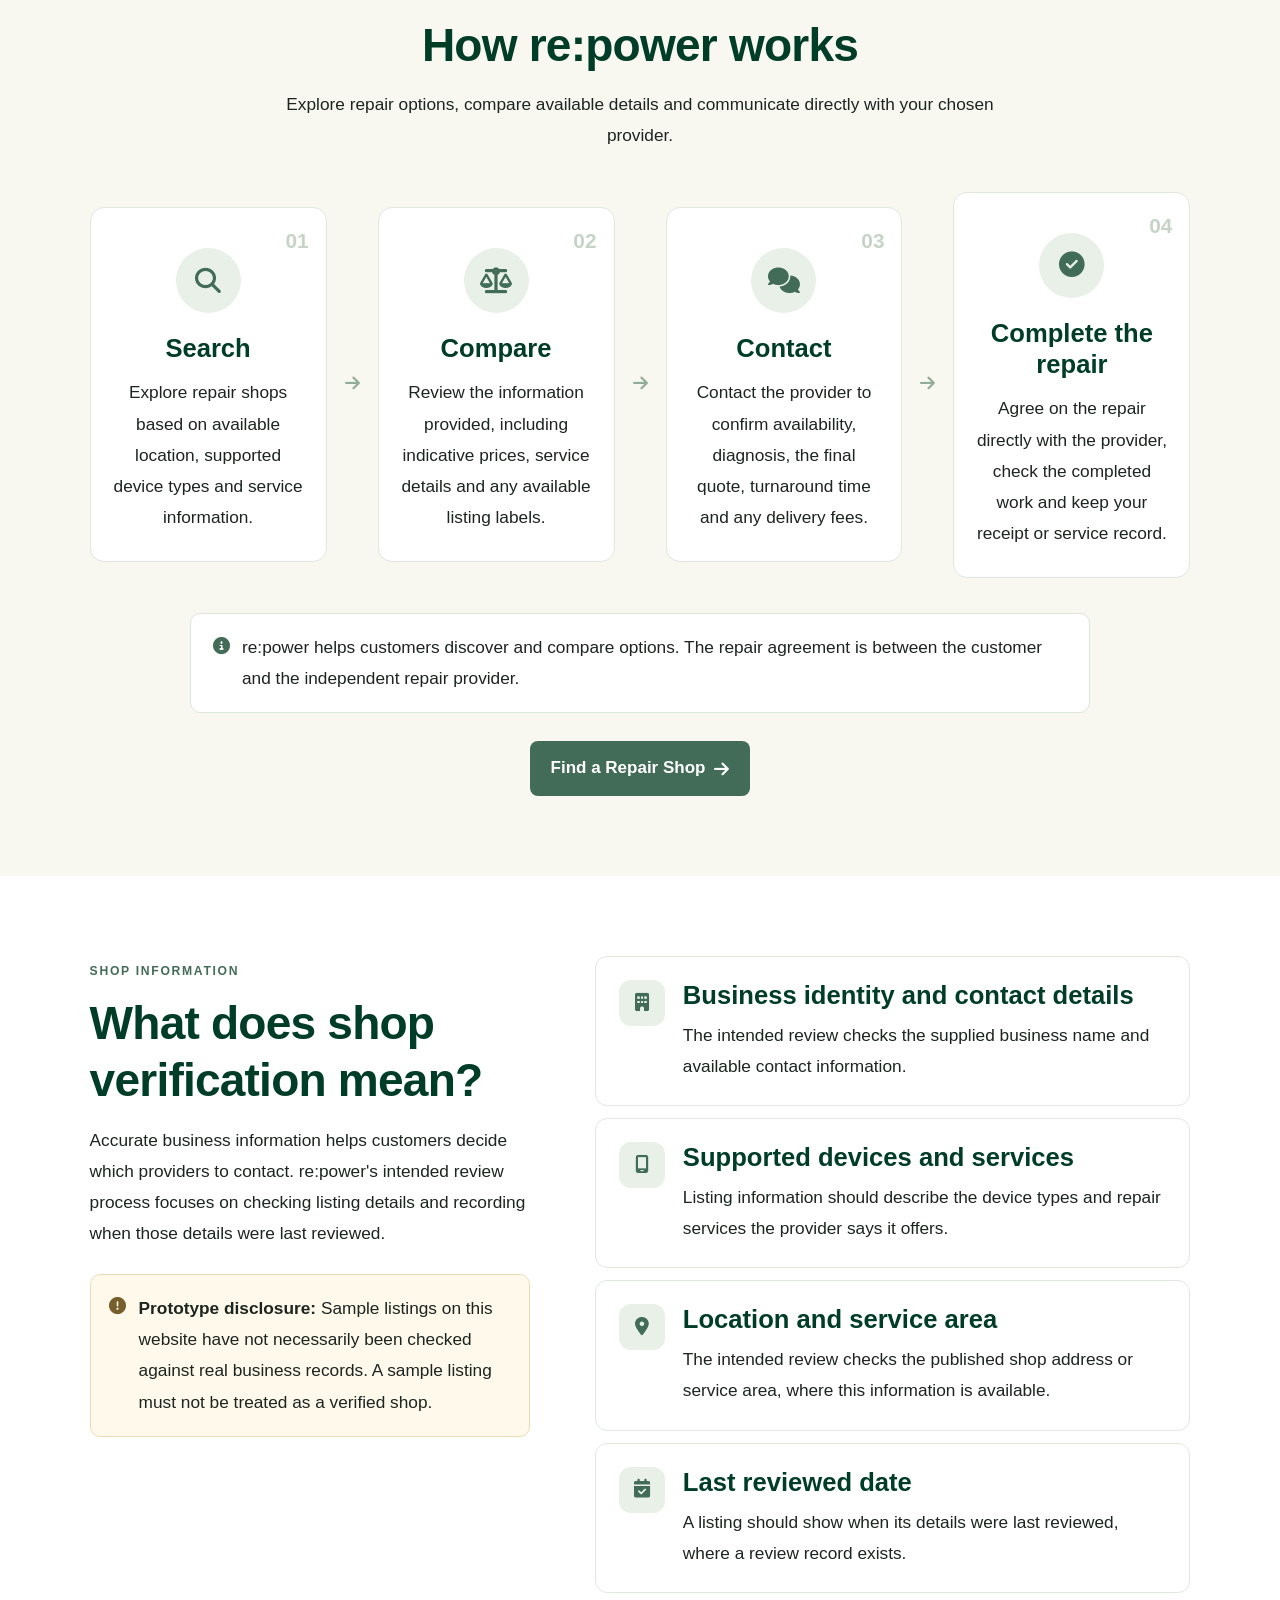
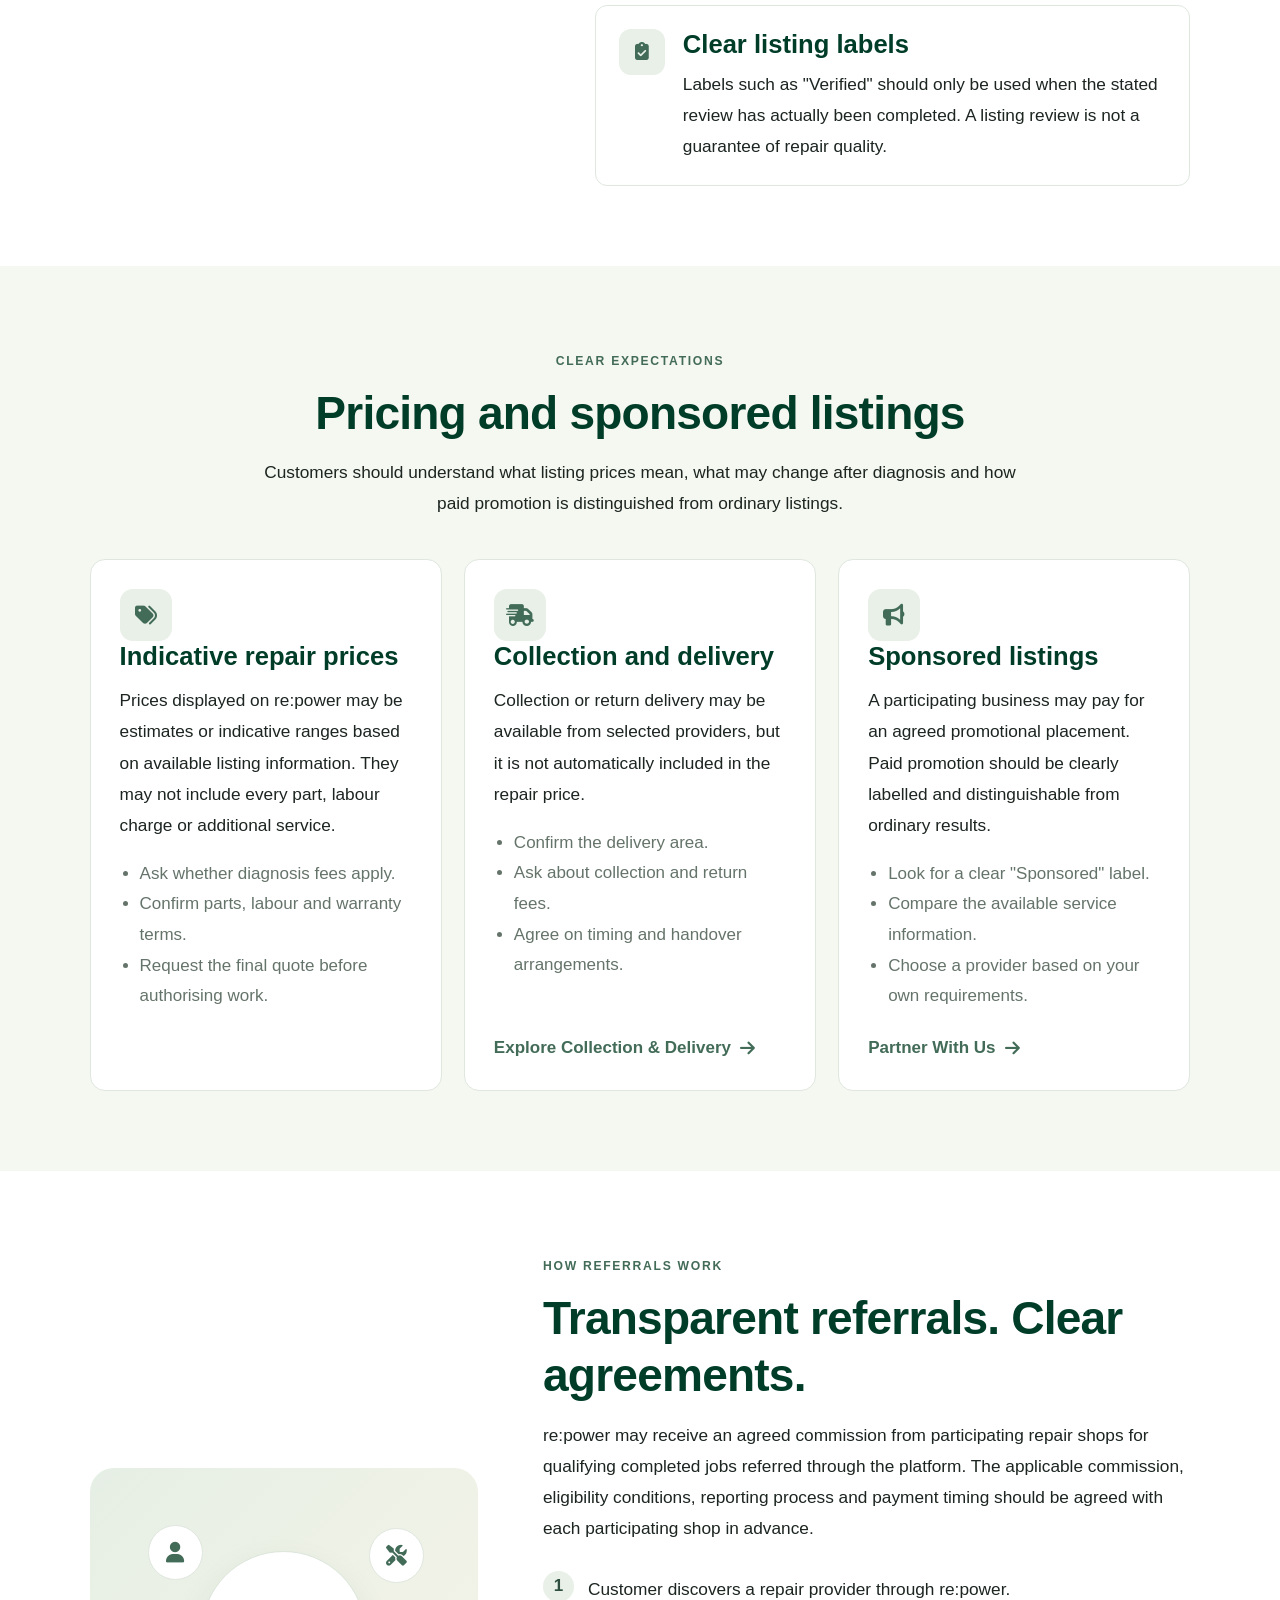
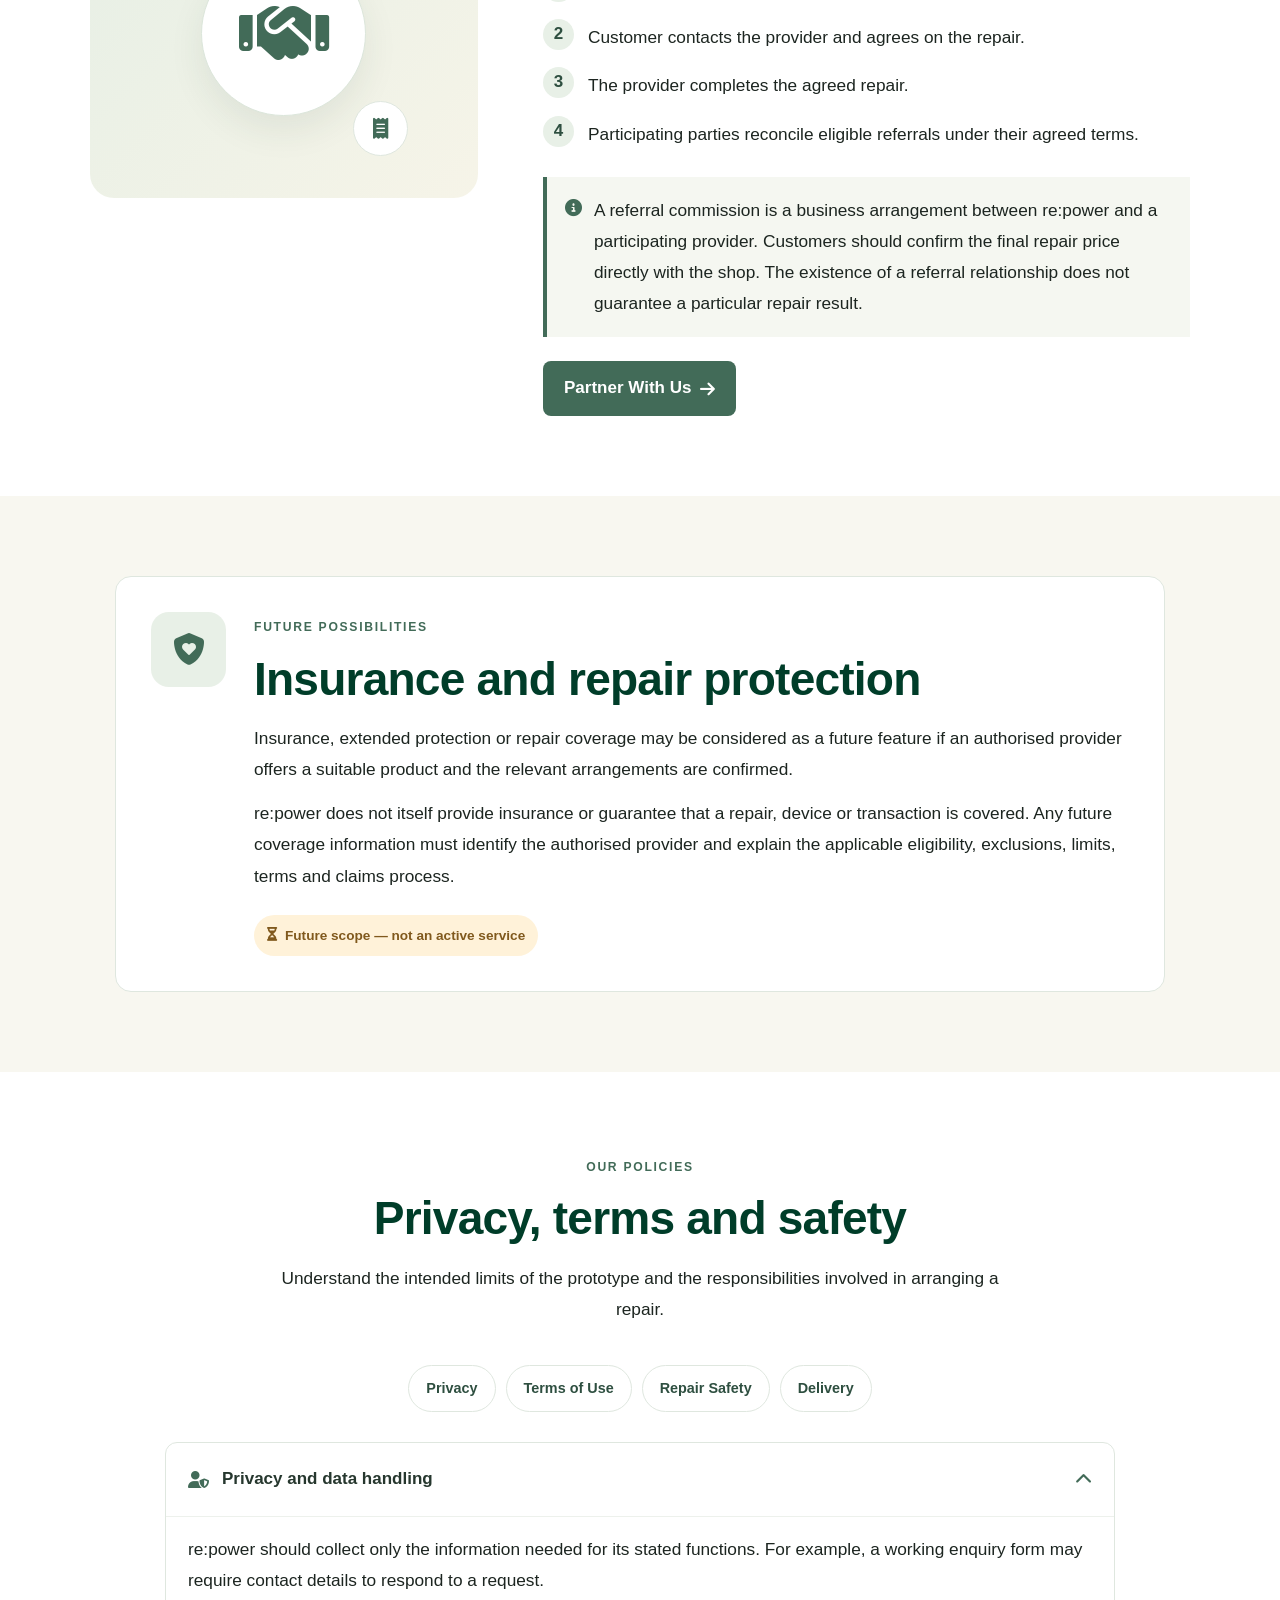
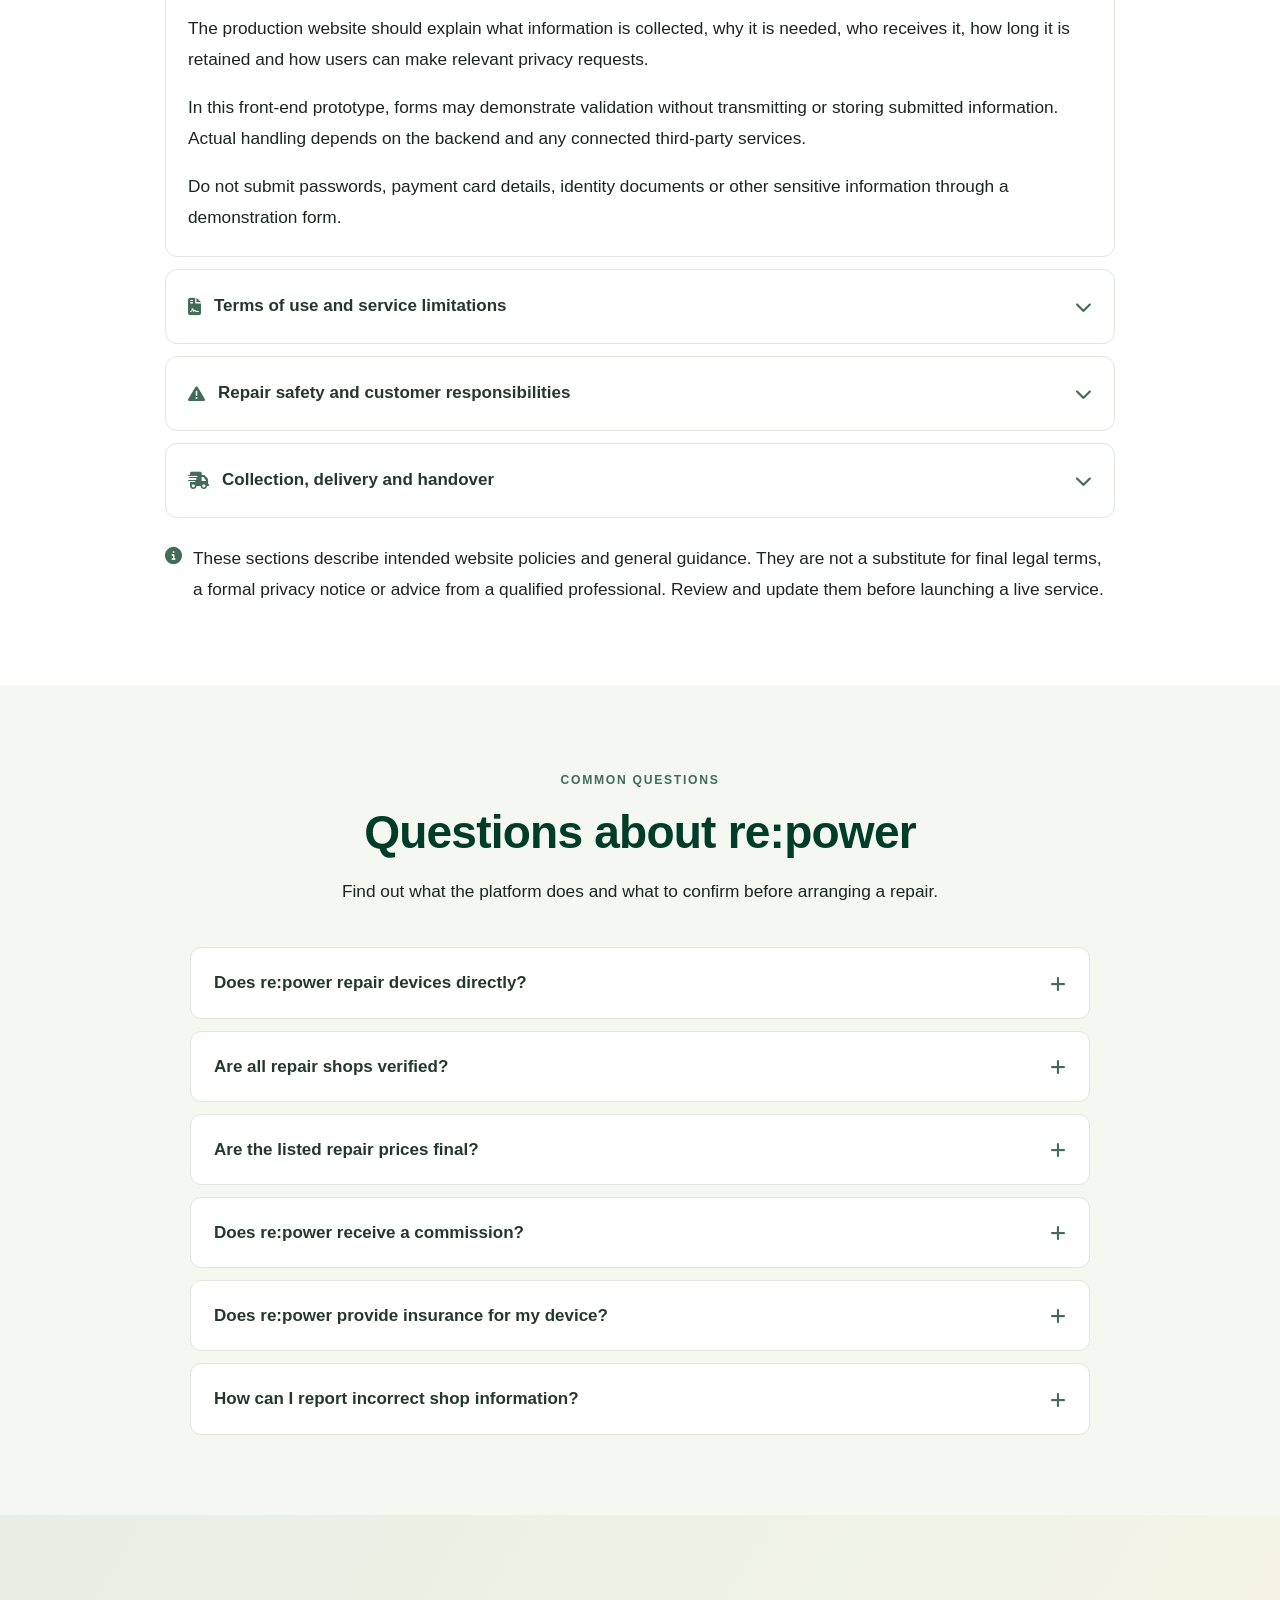
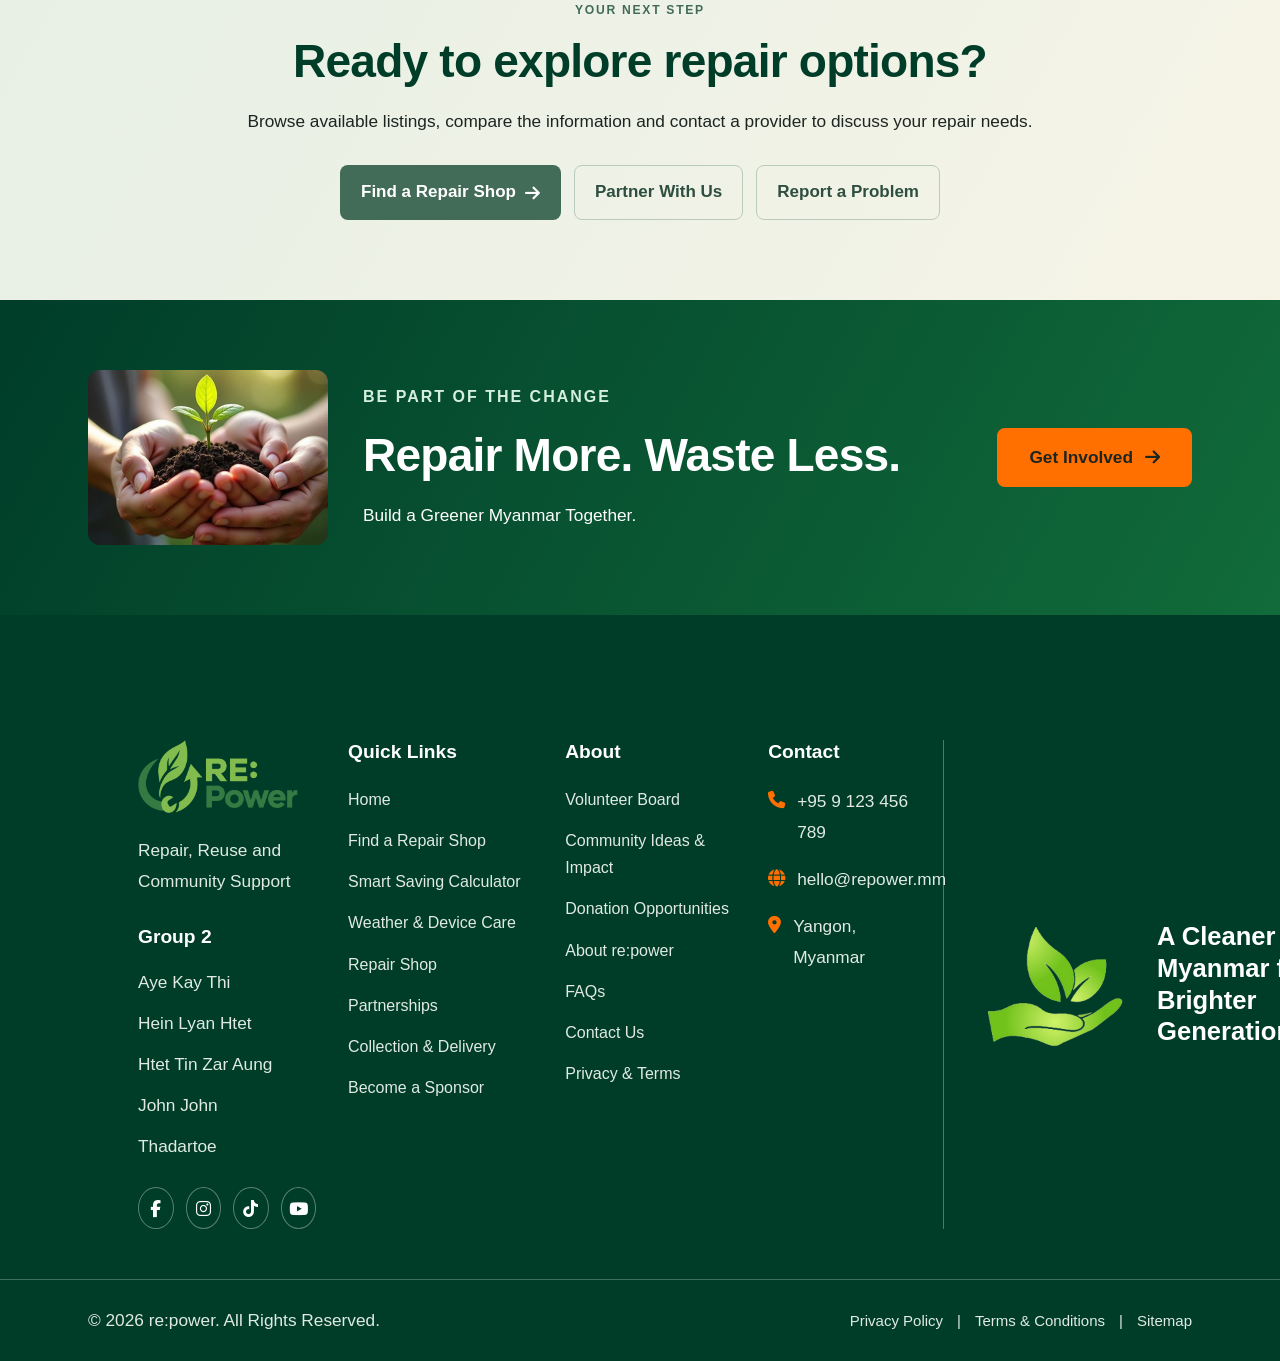
==== commit 6888e426: "Update about.html" ====
--- a/about.html
+++ b/about.html
@@ -60,11 +60,11 @@
                 <a href="repair-shops.html" class="nav-link ">
                     Find a Repair Shop
                 </a>
+                <a href="collection-delivery.html" class="nav-link">
+                    Collection & Delivery
+                </a>
                 <a href="weather-device-care.html" class="nav-link">
                             Weather & Device Care
-                </a>
-                <a href="collection-delivery.html" class="nav-link">
-                    Collection & Delivery
                 </a>
                 <a href="community.html" class="nav-link">
                             Community & Donations
@@ -77,7 +77,7 @@
 
                     <button
                         type="button"
-                        class="nav-link nav-dropdown-toggle active"
+                        class="nav-link nav-dropdown-toggle"
                         aria-expanded="false"
                         aria-haspopup="true">
 
--- a/assets/css/style.css
+++ b/assets/css/style.css
@@ -77,7 +77,7 @@
 }
 
 .container {
-    width: min(1520px, calc(100% - 48px));
+    width: min(1520px, calc(90% - 48px));
     margin: 0 auto;
 }
 
@@ -479,6 +479,7 @@
     grid-template-columns: 1.25fr 1.3fr 1.2fr 1fr 1.4fr;
     gap: 32px;
     padding-bottom: 55px;
+    padding: 50px;
 }
 
 .footer-main > * {
@@ -753,6 +754,7 @@
     .footer-main {
         grid-template-columns: repeat(3, minmax(0, 1fr));
         gap: 35px 25px;
+        padding: 50px;
     }
 
     .footer-brand {
@@ -811,6 +813,7 @@
     .footer-main {
         grid-template-columns: repeat(2, minmax(0, 1fr));
         gap: 35px 25px;
+        padding: 50px;
     }
 
     .footer-brand,
@@ -859,6 +862,7 @@
 
     .footer-main {
         padding-bottom: 40px;
+        padding: 50px;
     }
 
     .footer-campaign {
@@ -937,6 +941,7 @@
     .footer-main {
         grid-template-columns: repeat(2, minmax(0, 1fr));
         gap: 30px 18px;
+        padding: 50px;
     }
 
     .footer-campaign {
@@ -1437,4 +1442,4 @@
         display: flex;
     }
 
-}+}
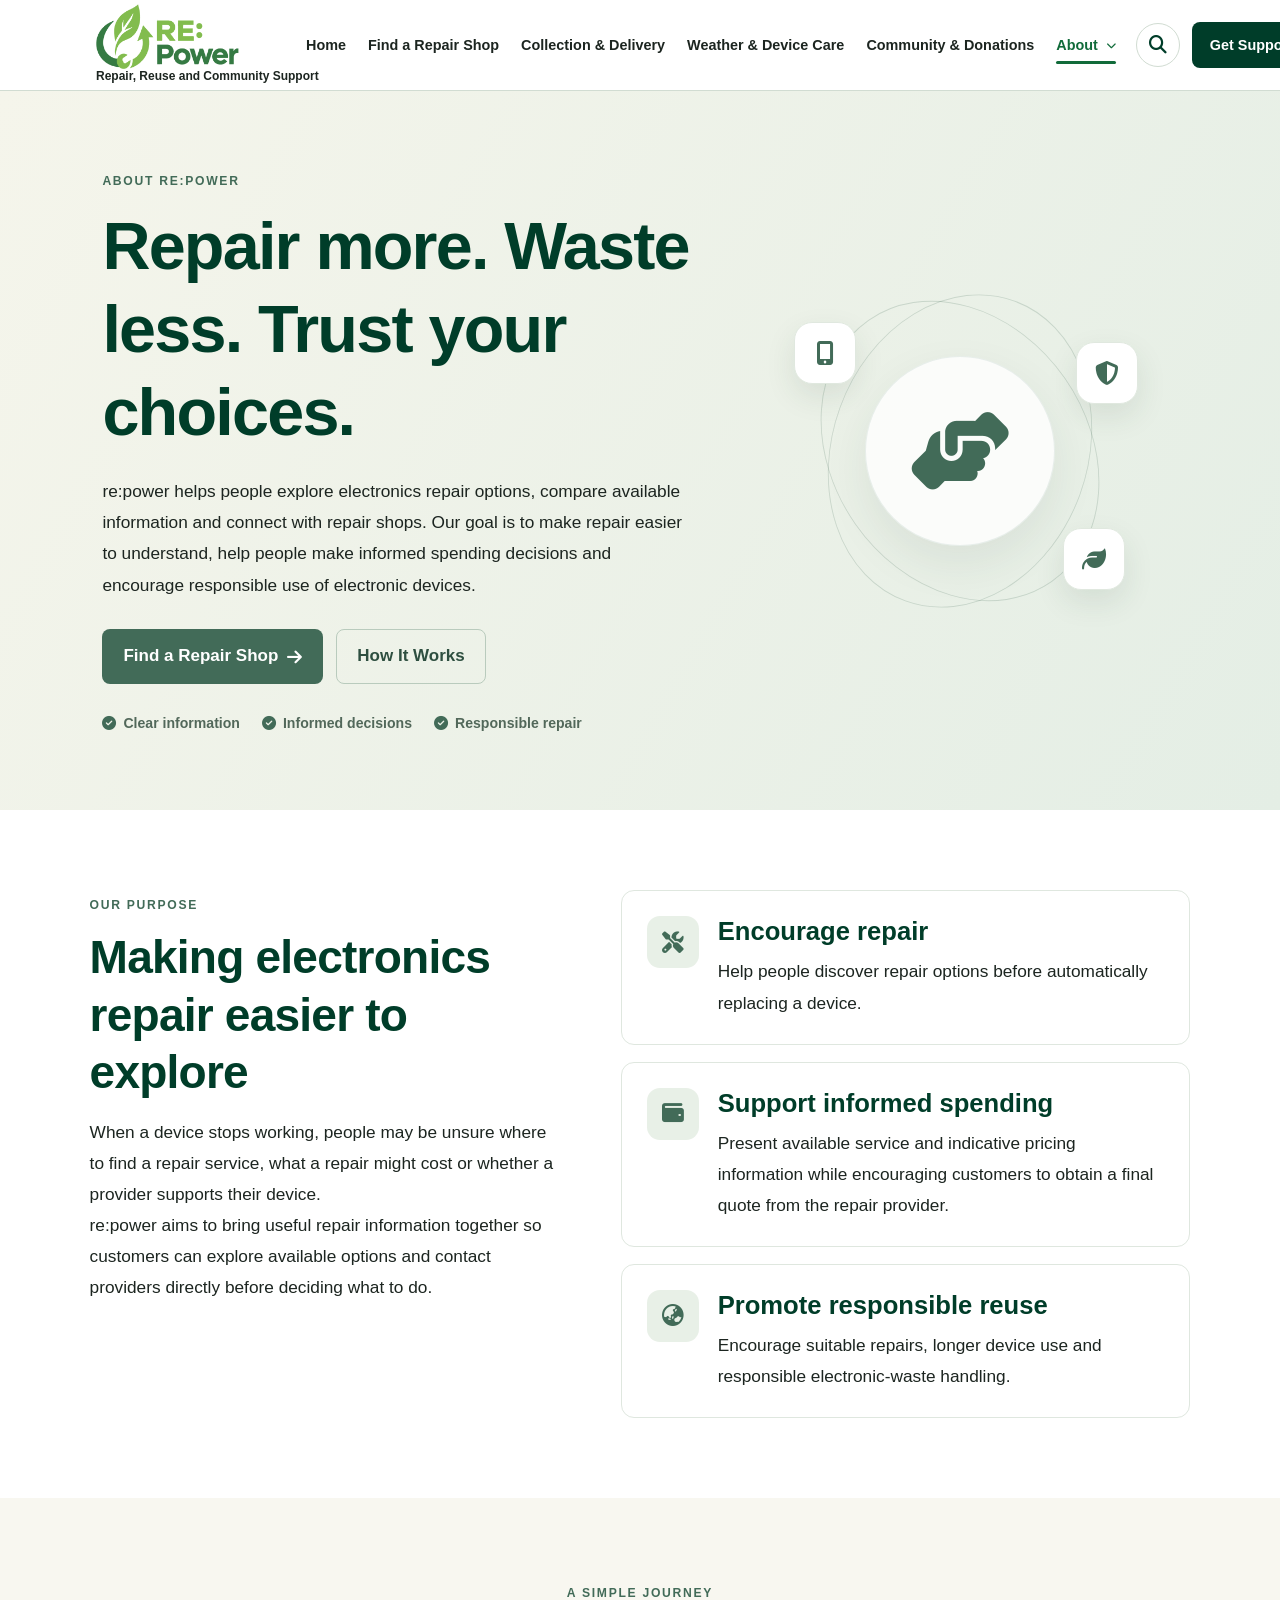
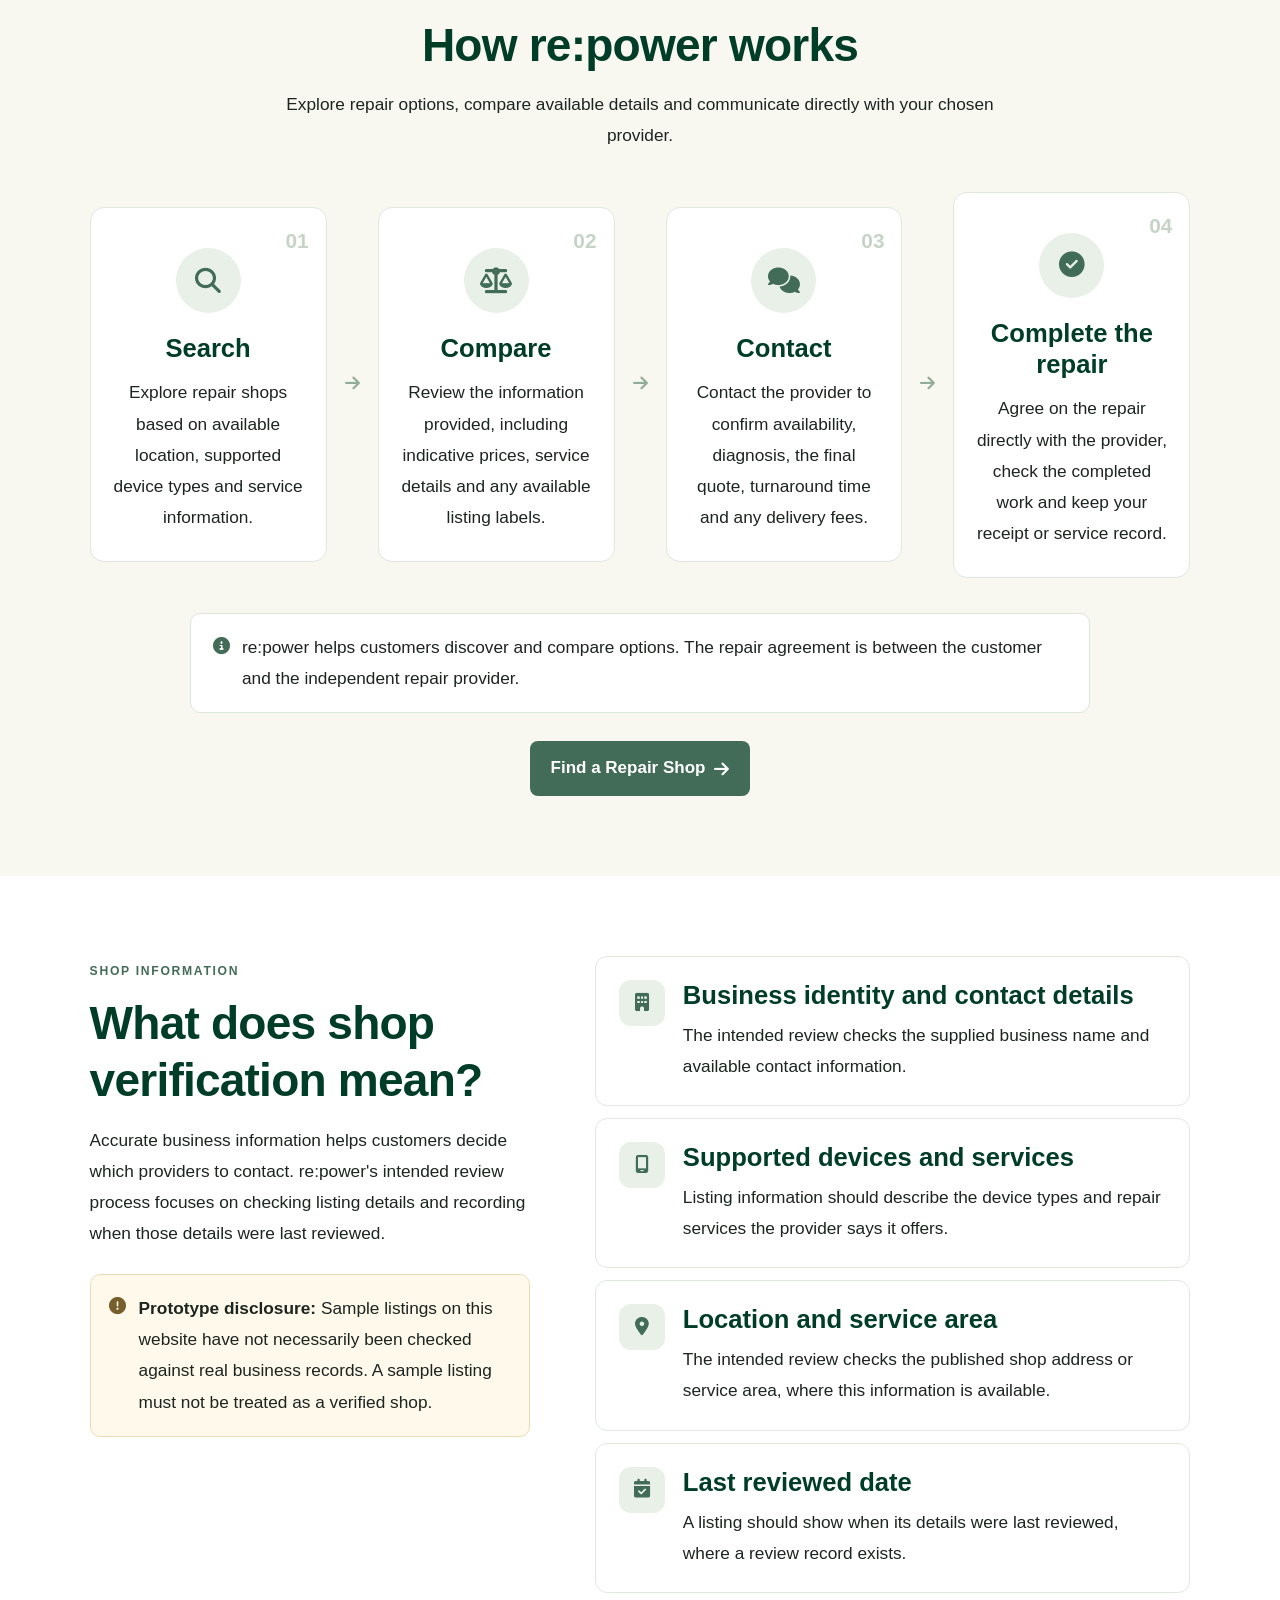
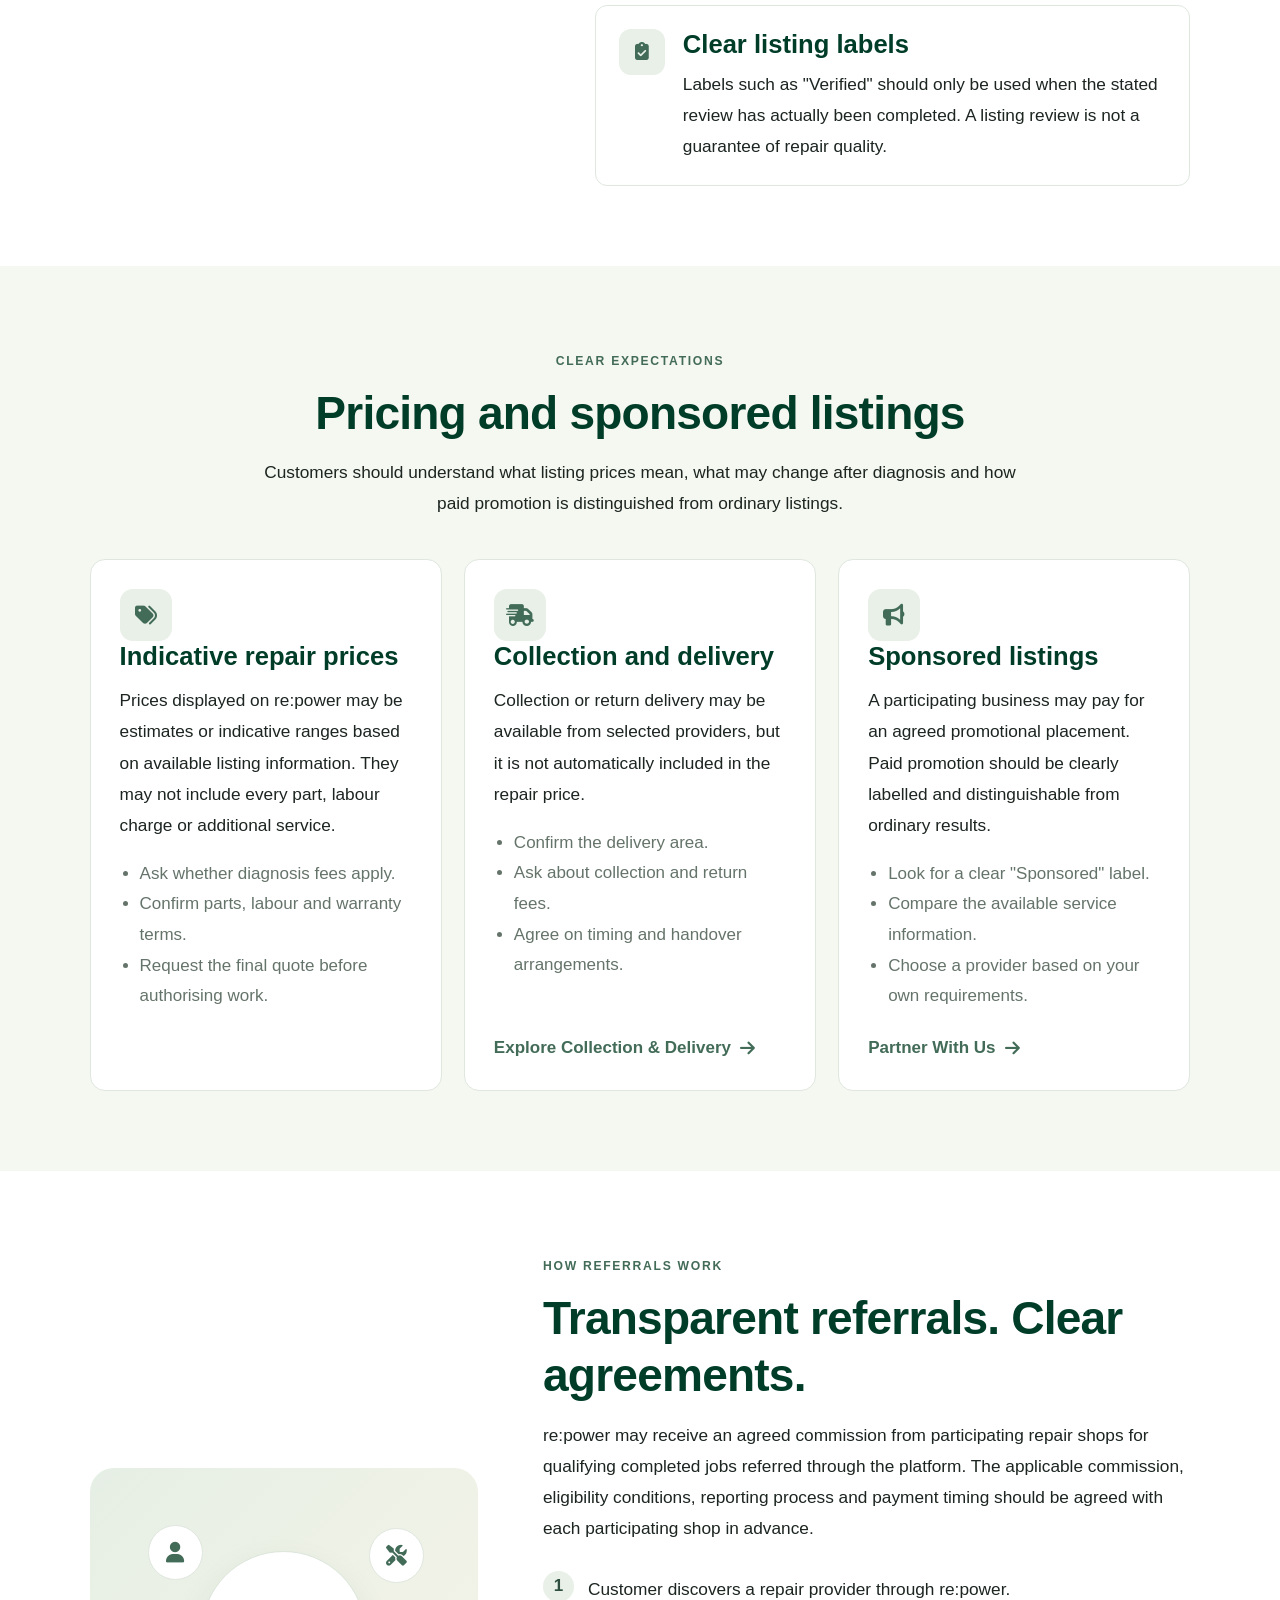
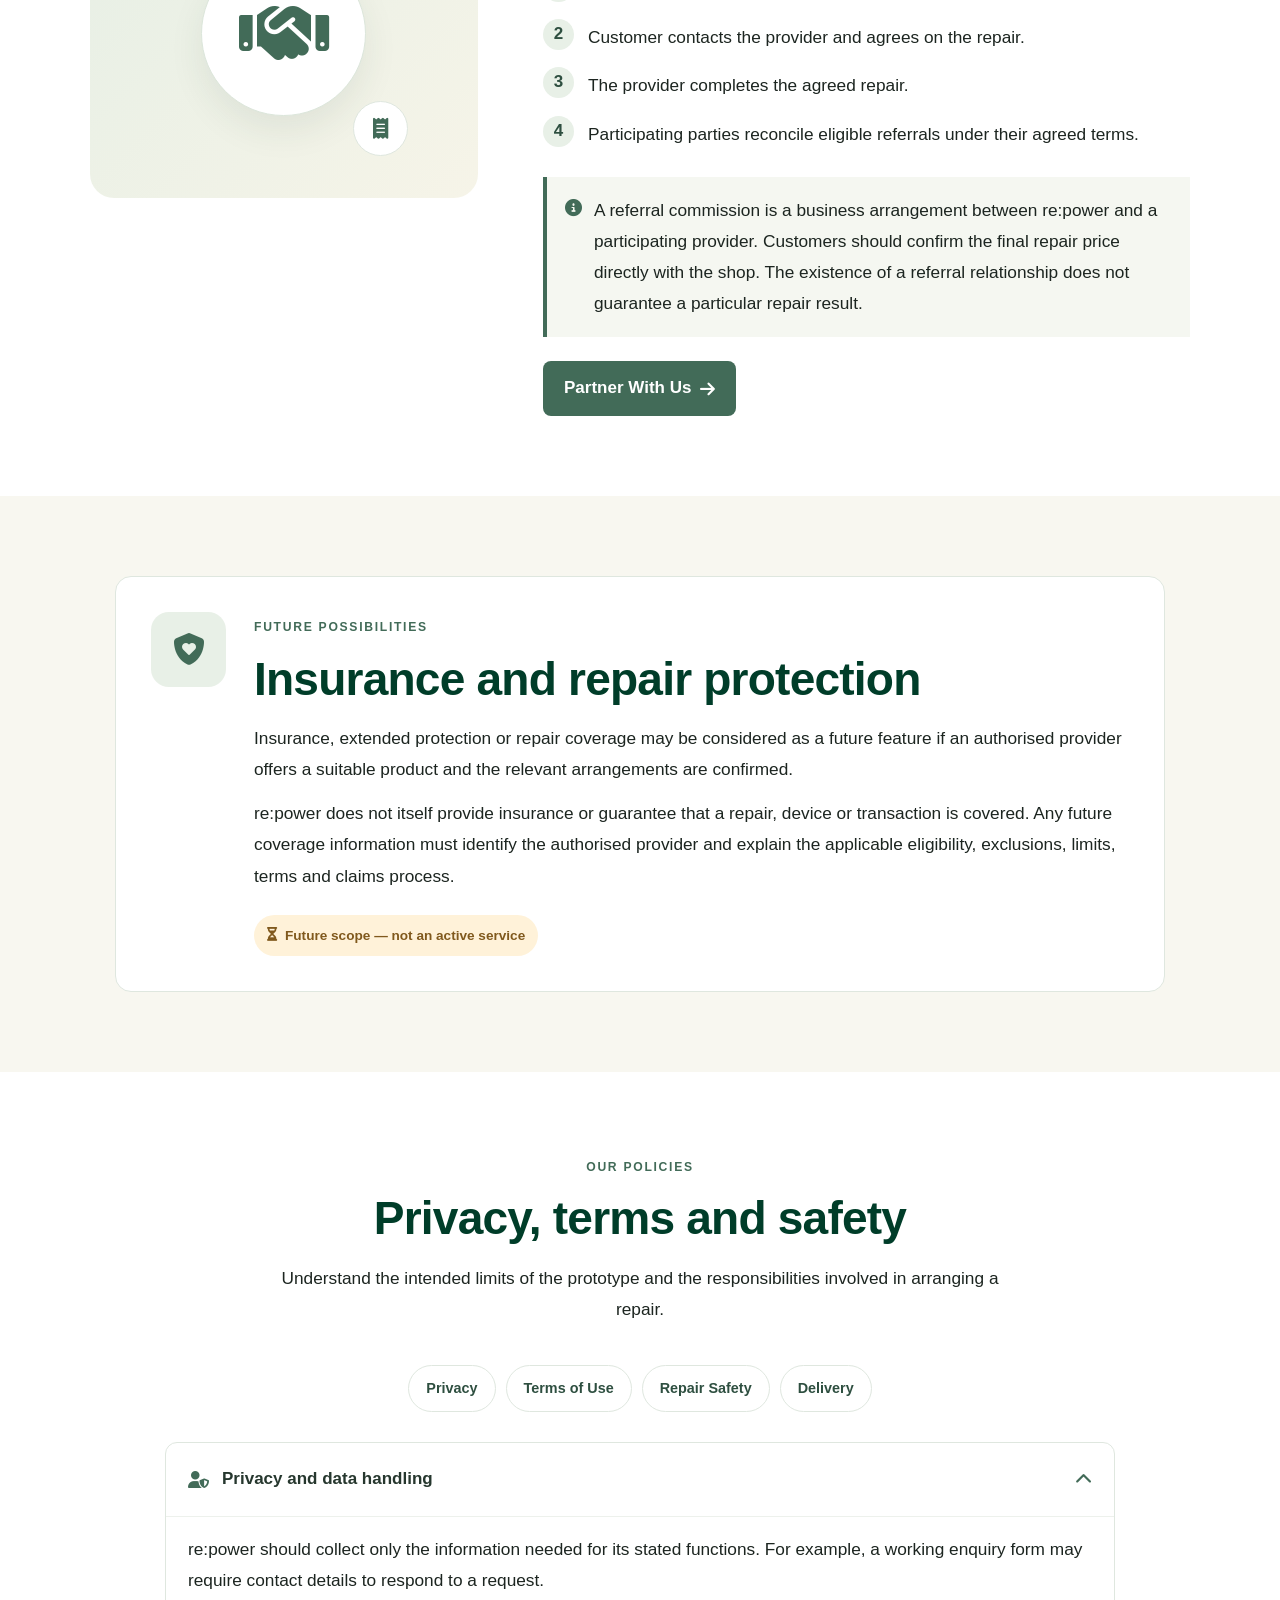
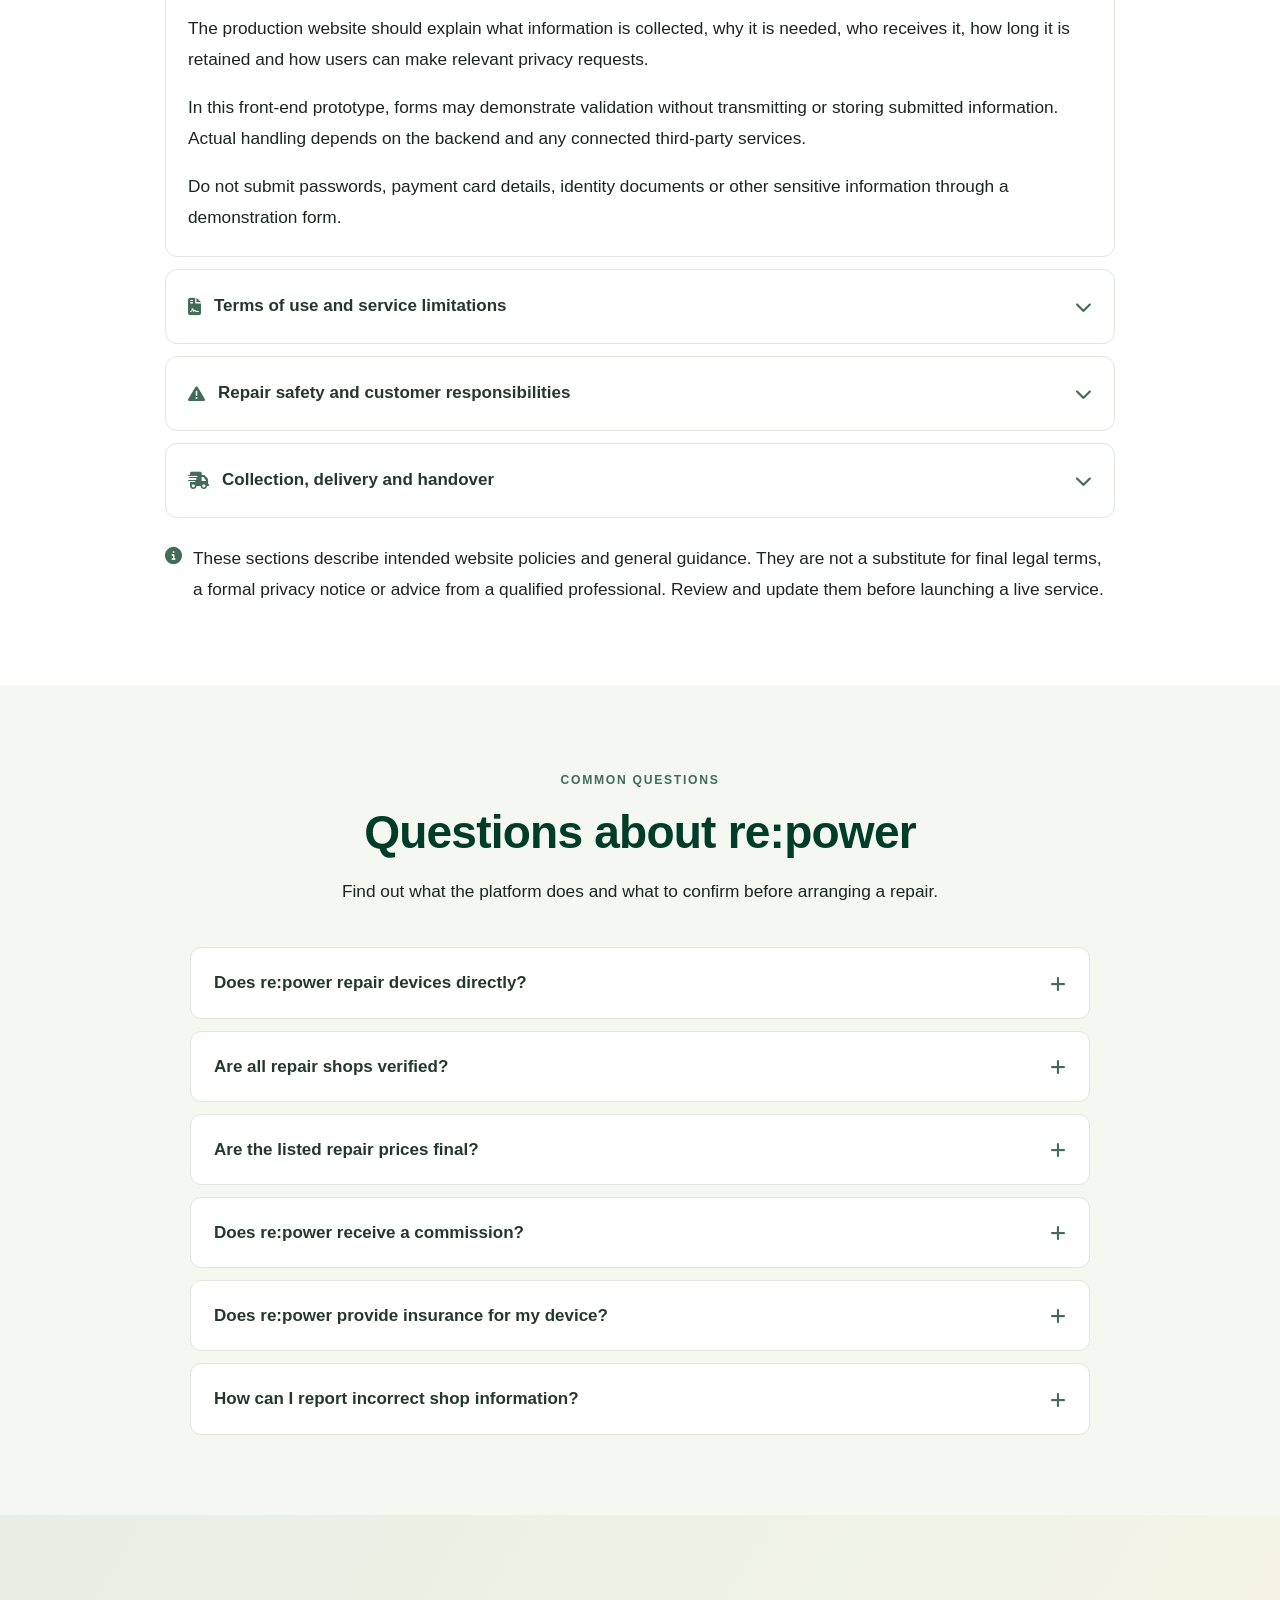
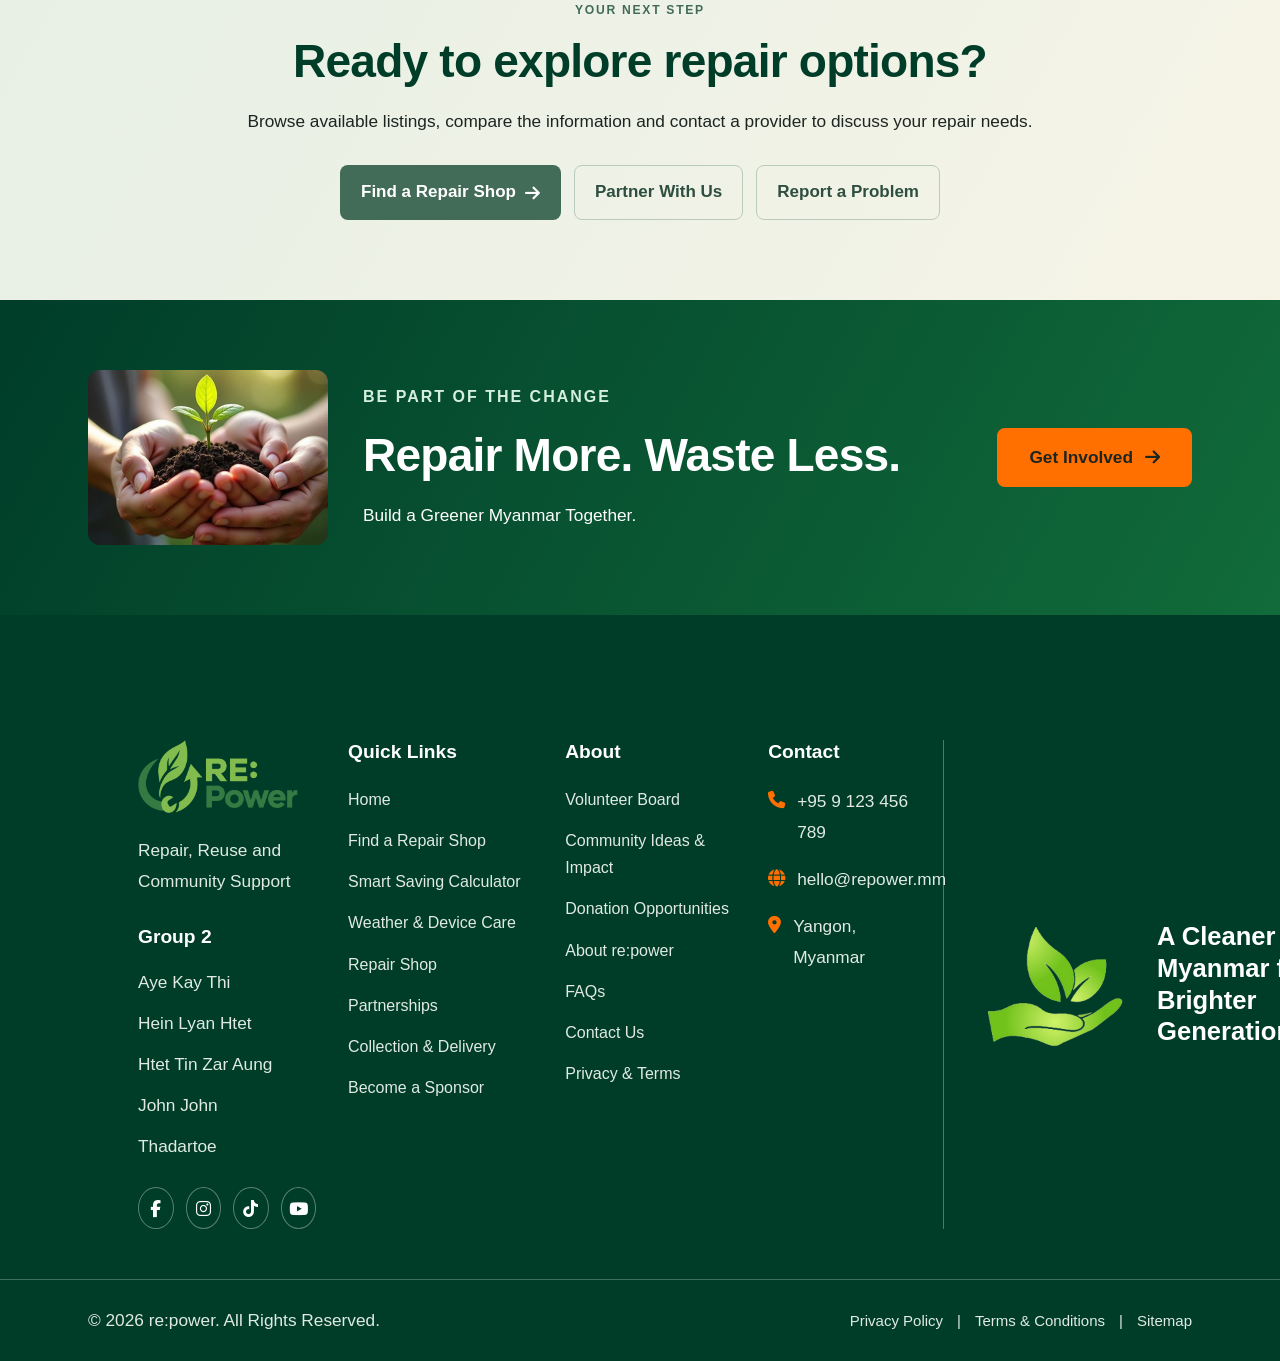
==== commit a1773e4a: "Update about.html" ====
--- a/about.html
+++ b/about.html
@@ -77,7 +77,7 @@
 
                     <button
                         type="button"
-                        class="nav-link nav-dropdown-toggle"
+                        class="nav-link nav-dropdown-toggle active"
                         aria-expanded="false"
                         aria-haspopup="true">
 
@@ -98,11 +98,6 @@
                         <a href="partnerships.html">
                             <i class="fas fa-handshake"></i>
                             Business Partnerships
-                        </a>
-
-                        <a href="contact.html">
-                            <i class="fas fa-headset"></i>
-                            Contact & Support
                         </a>
 
                     </div>
